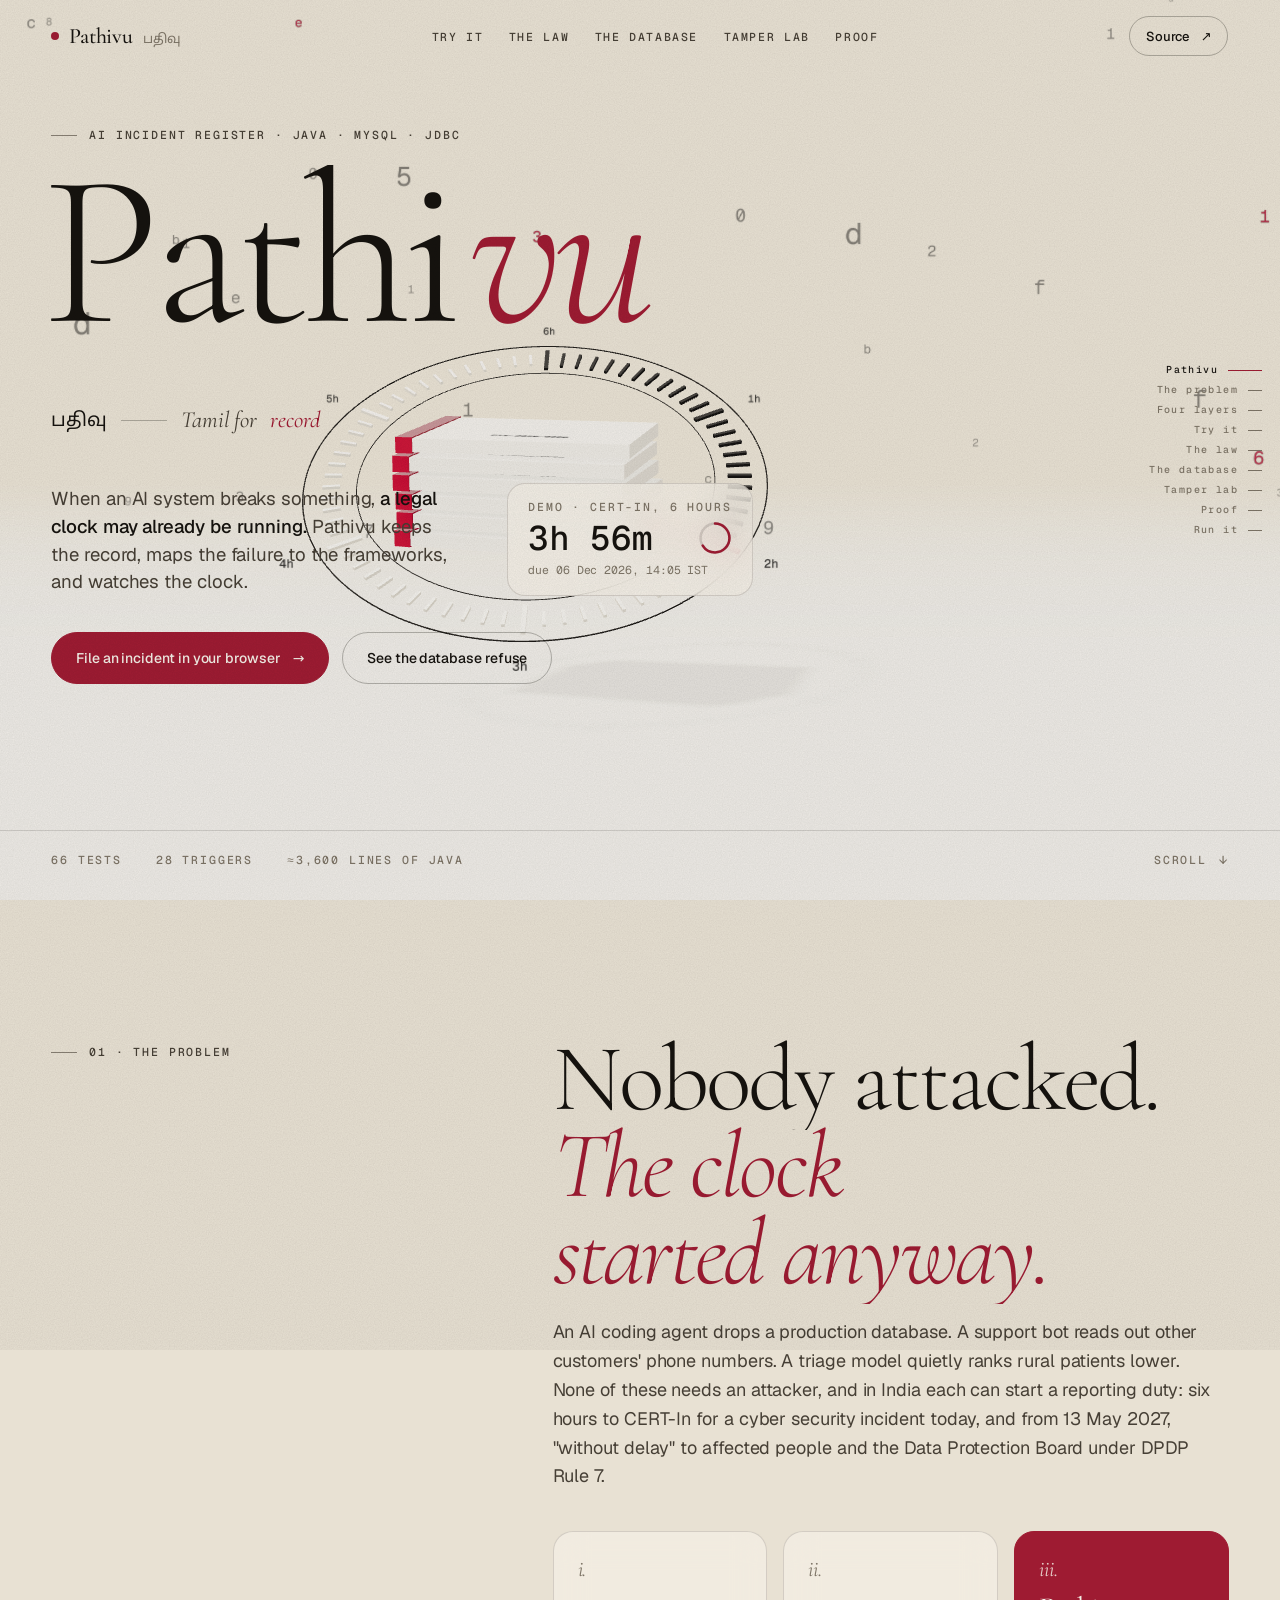
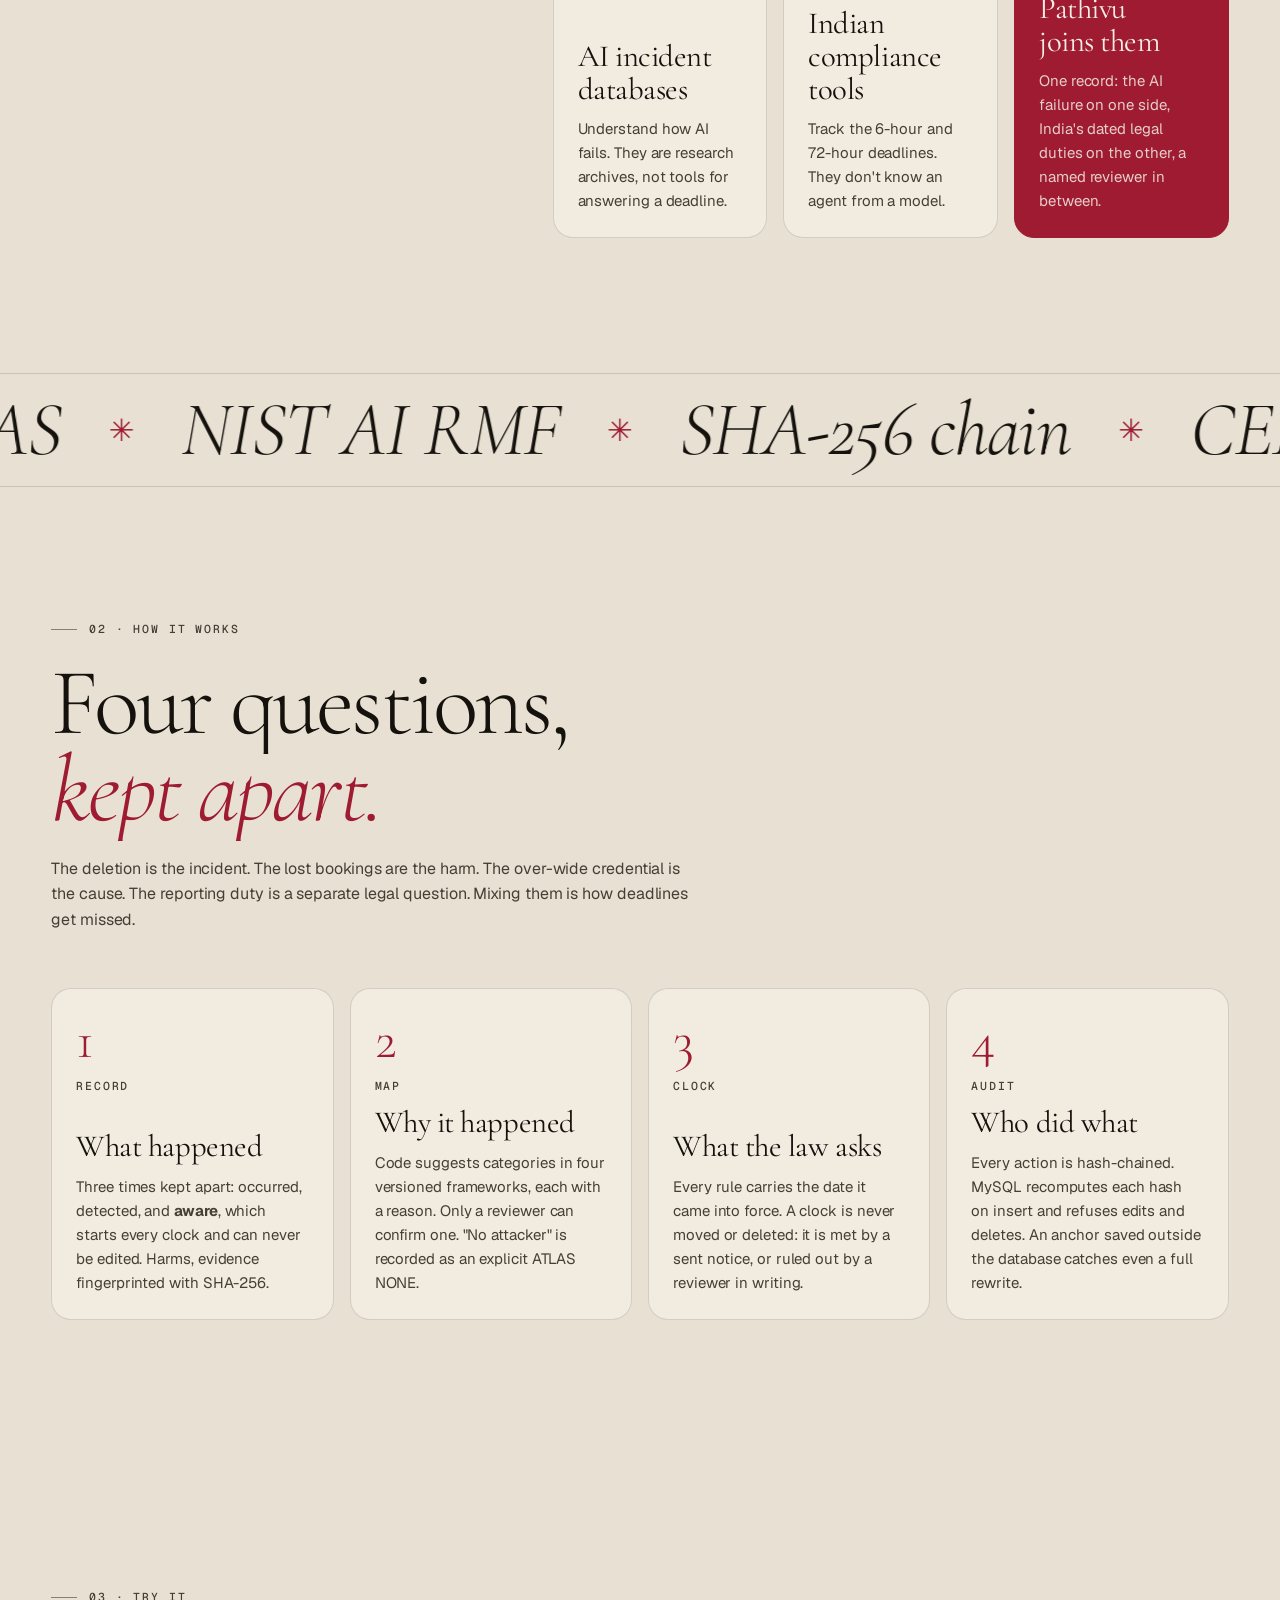
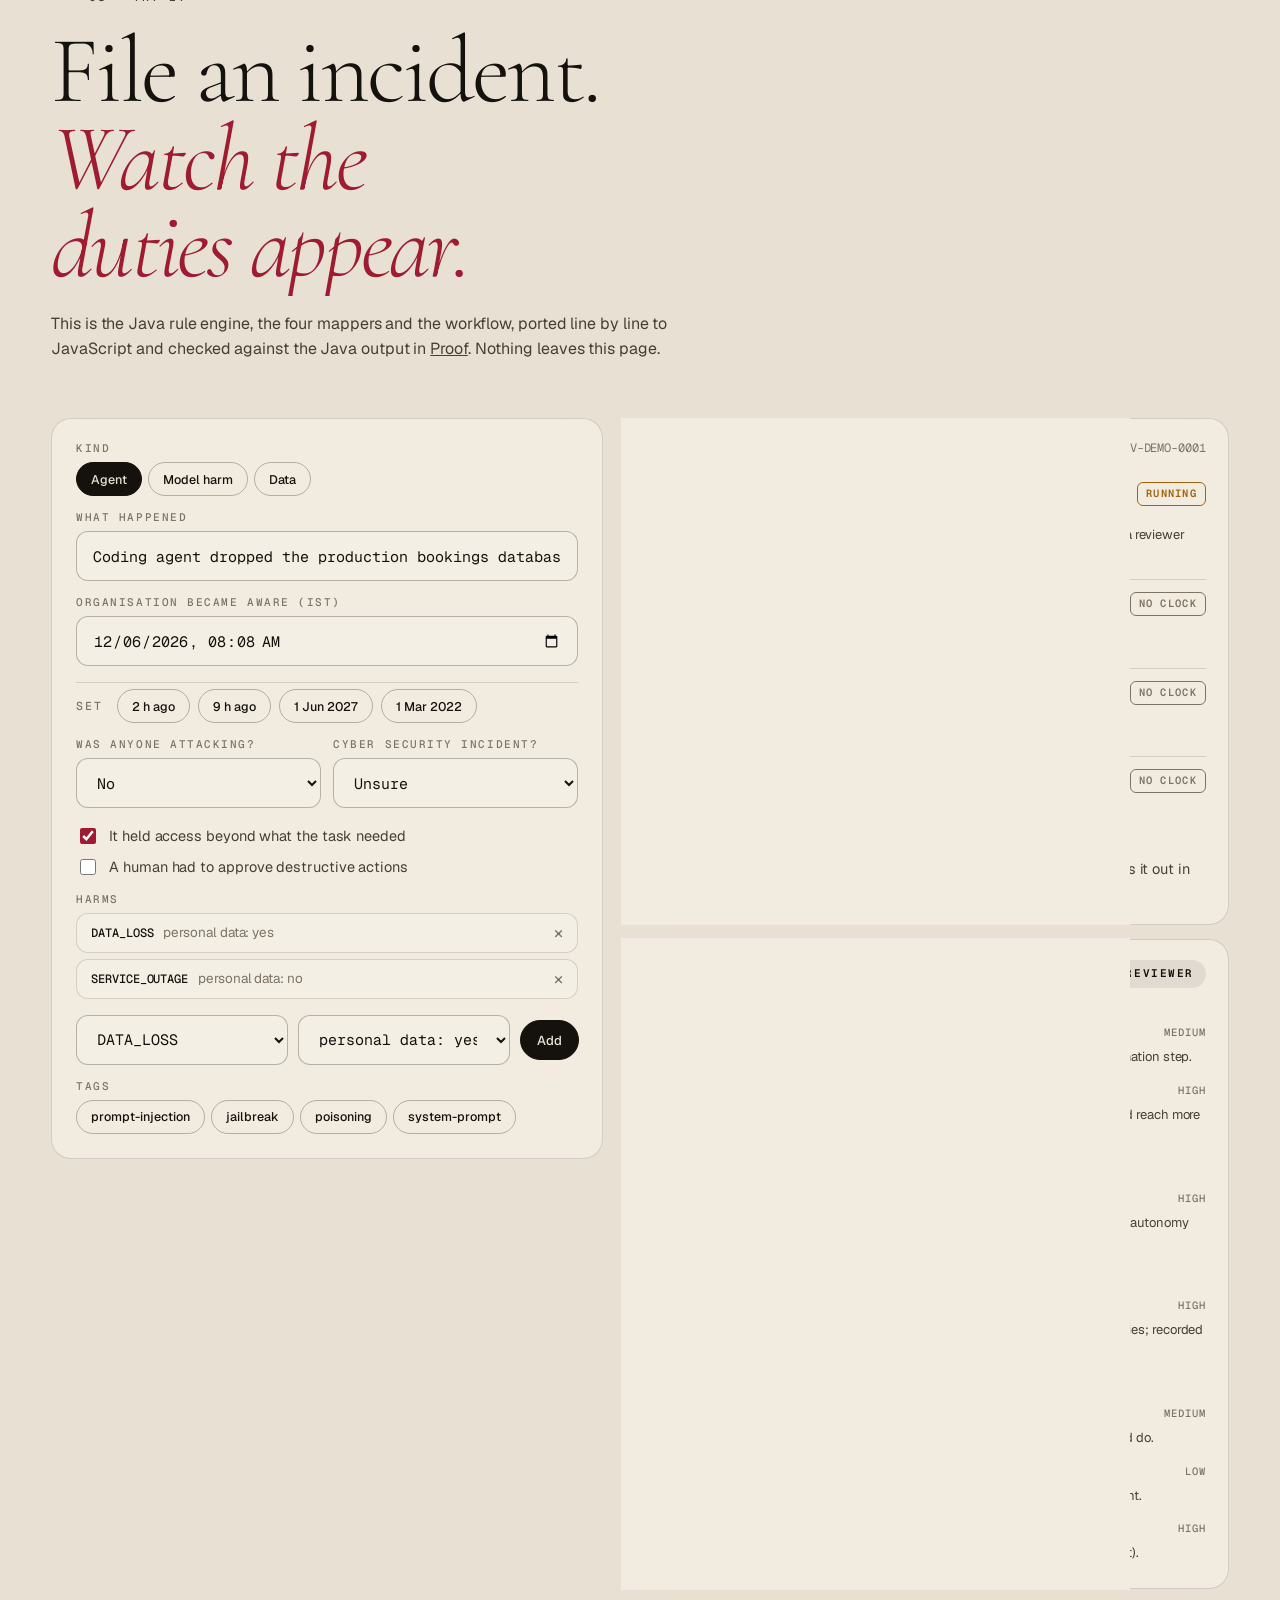
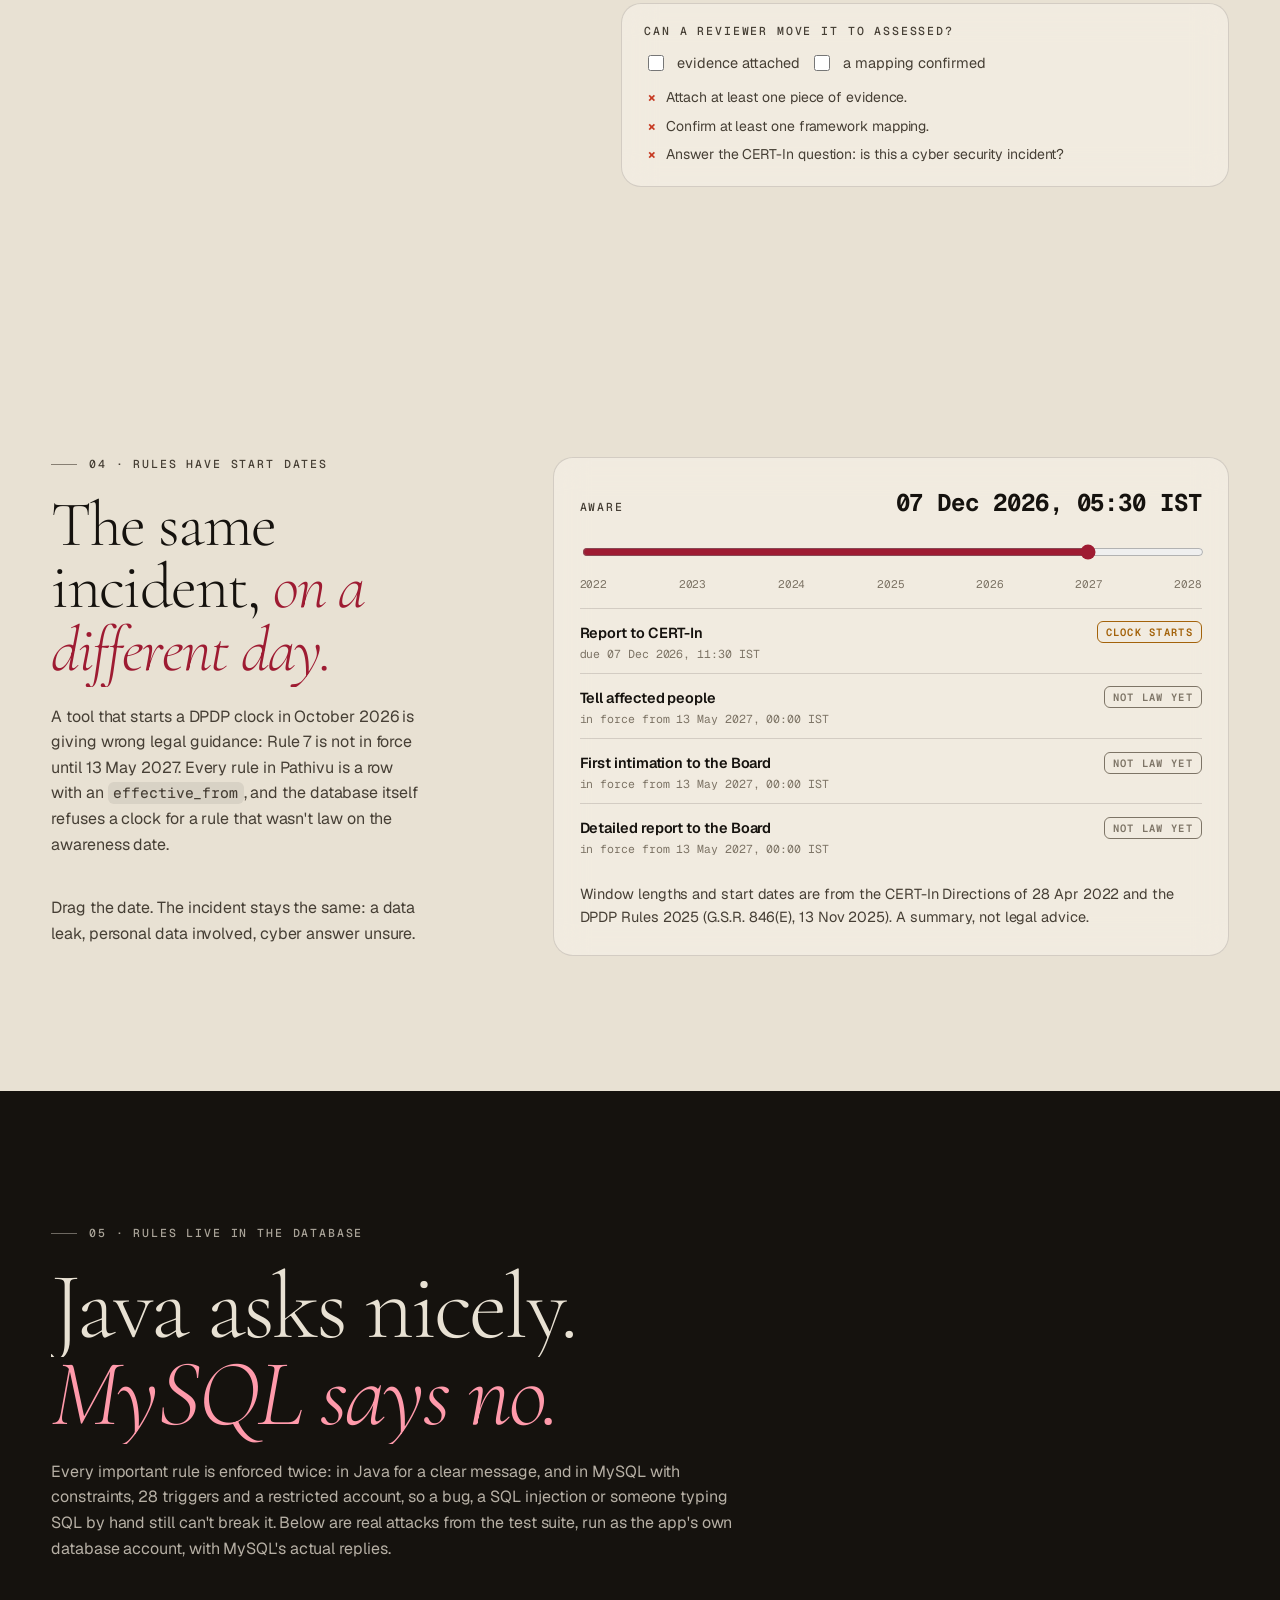
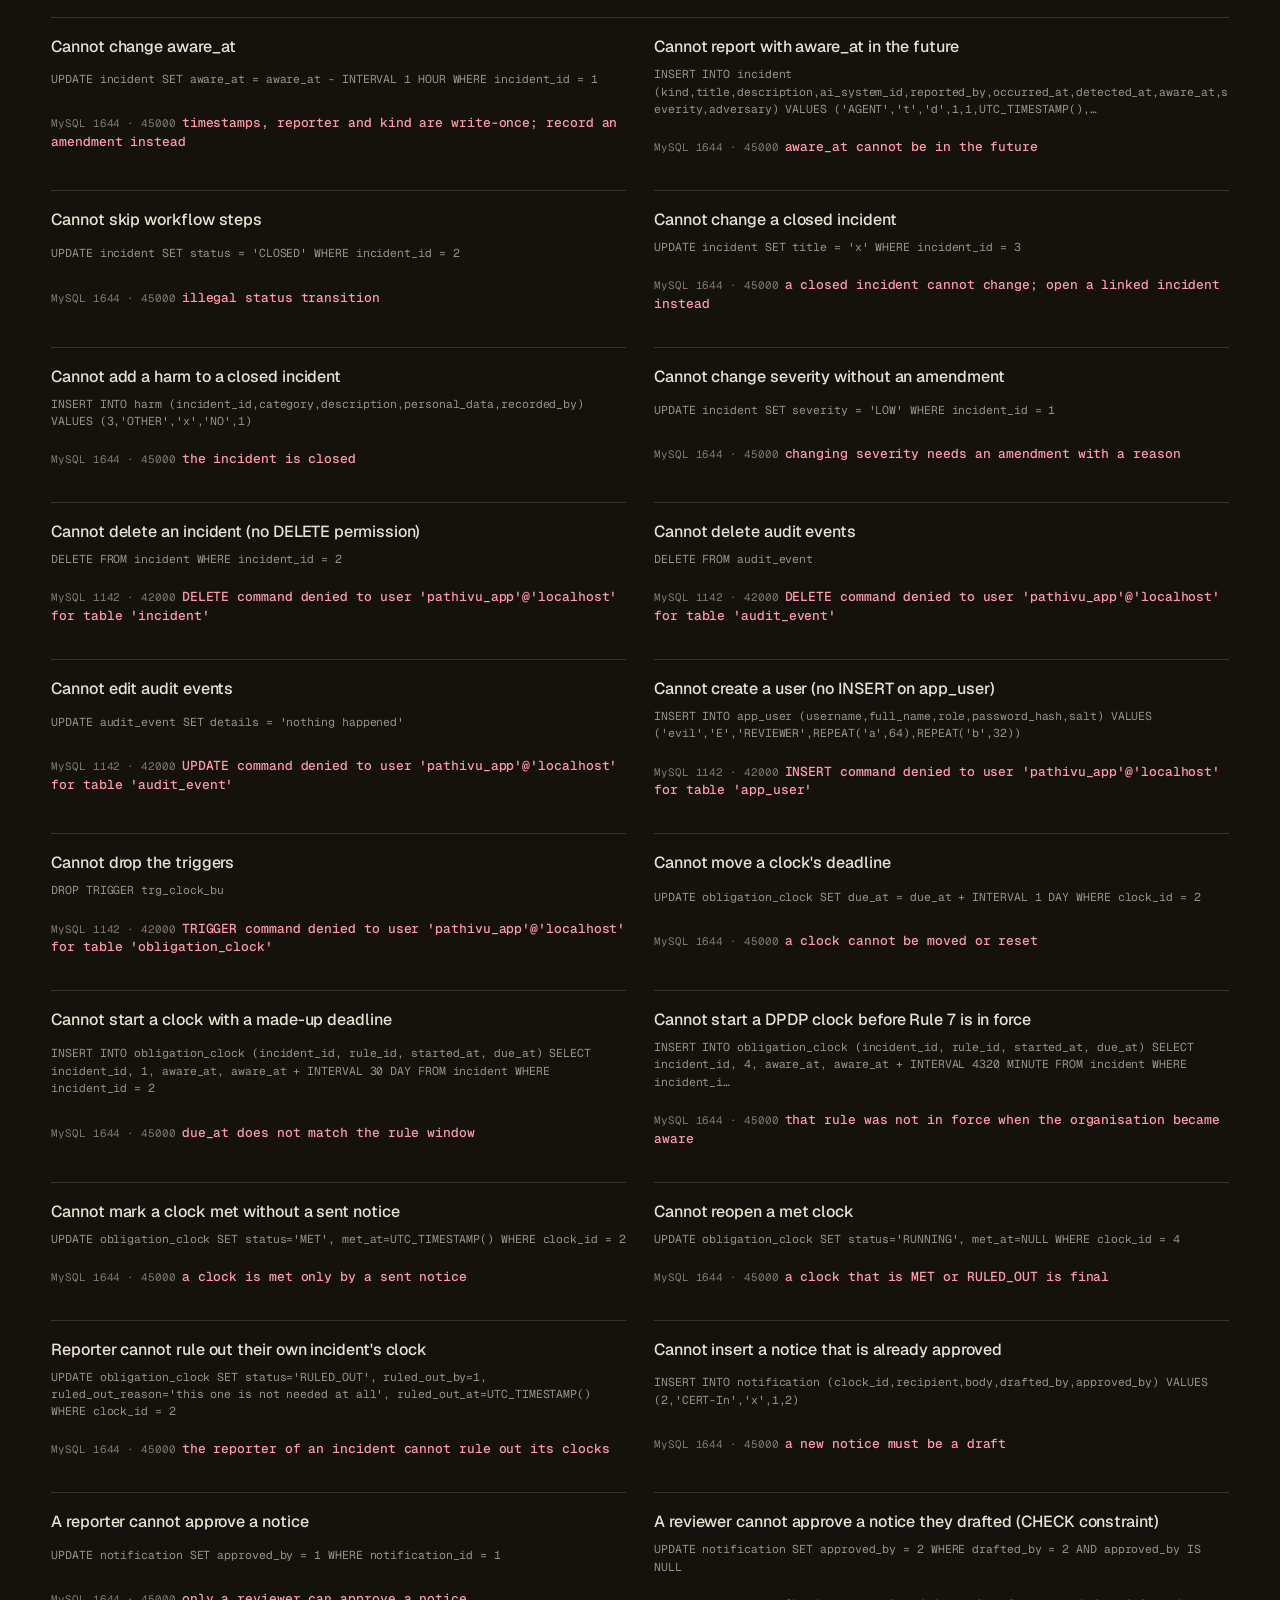
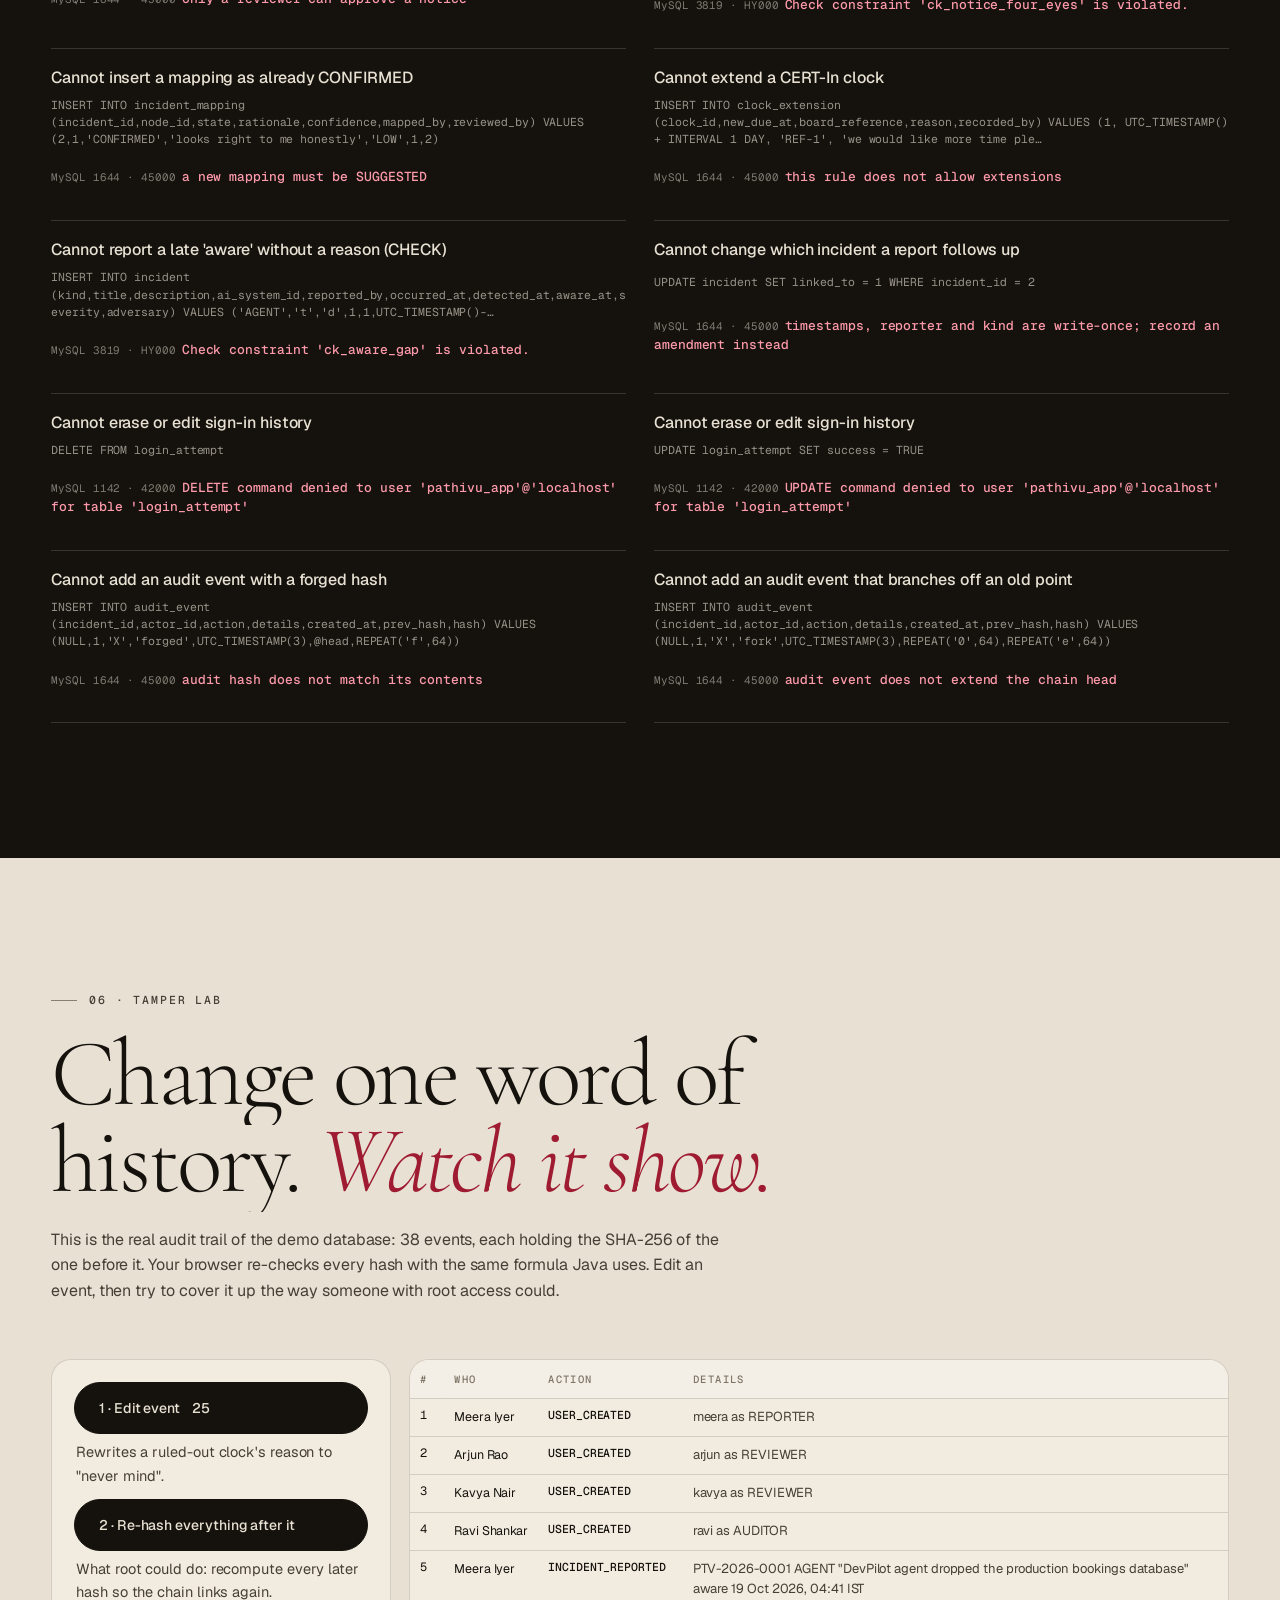
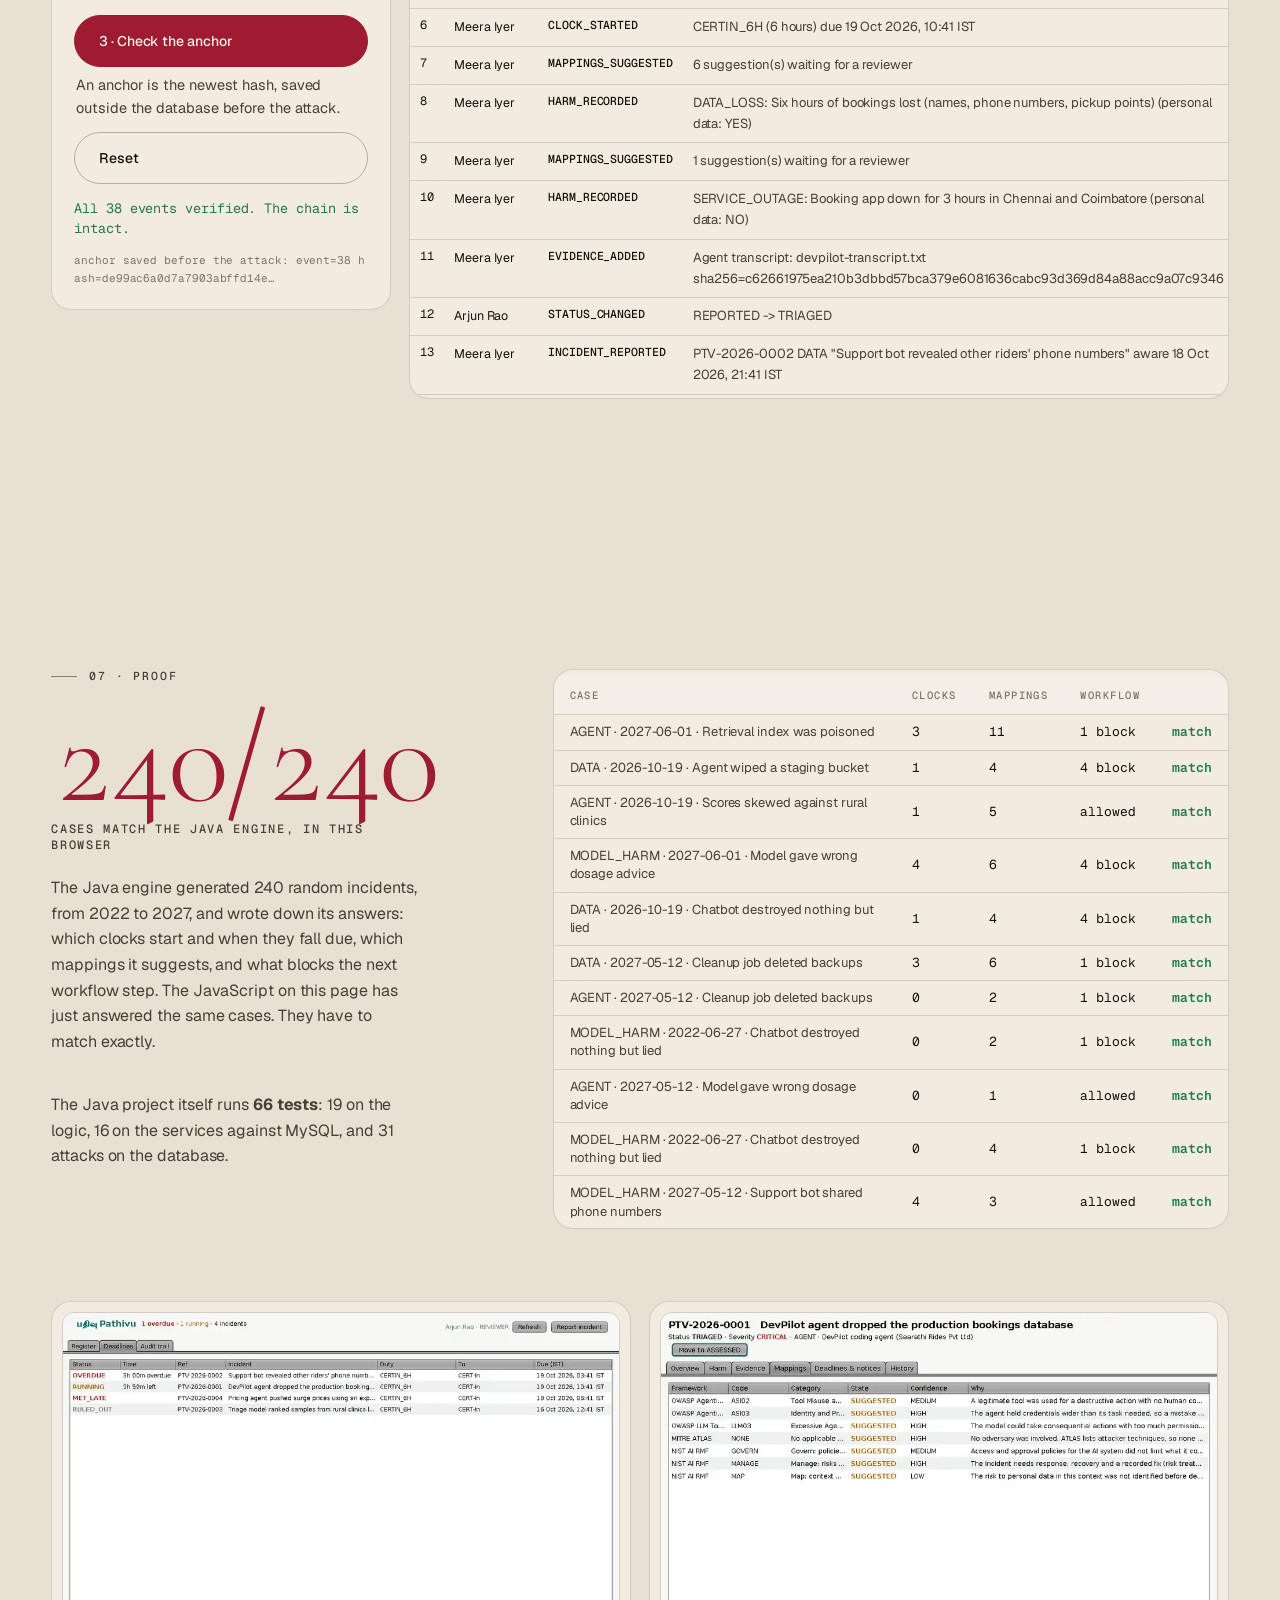
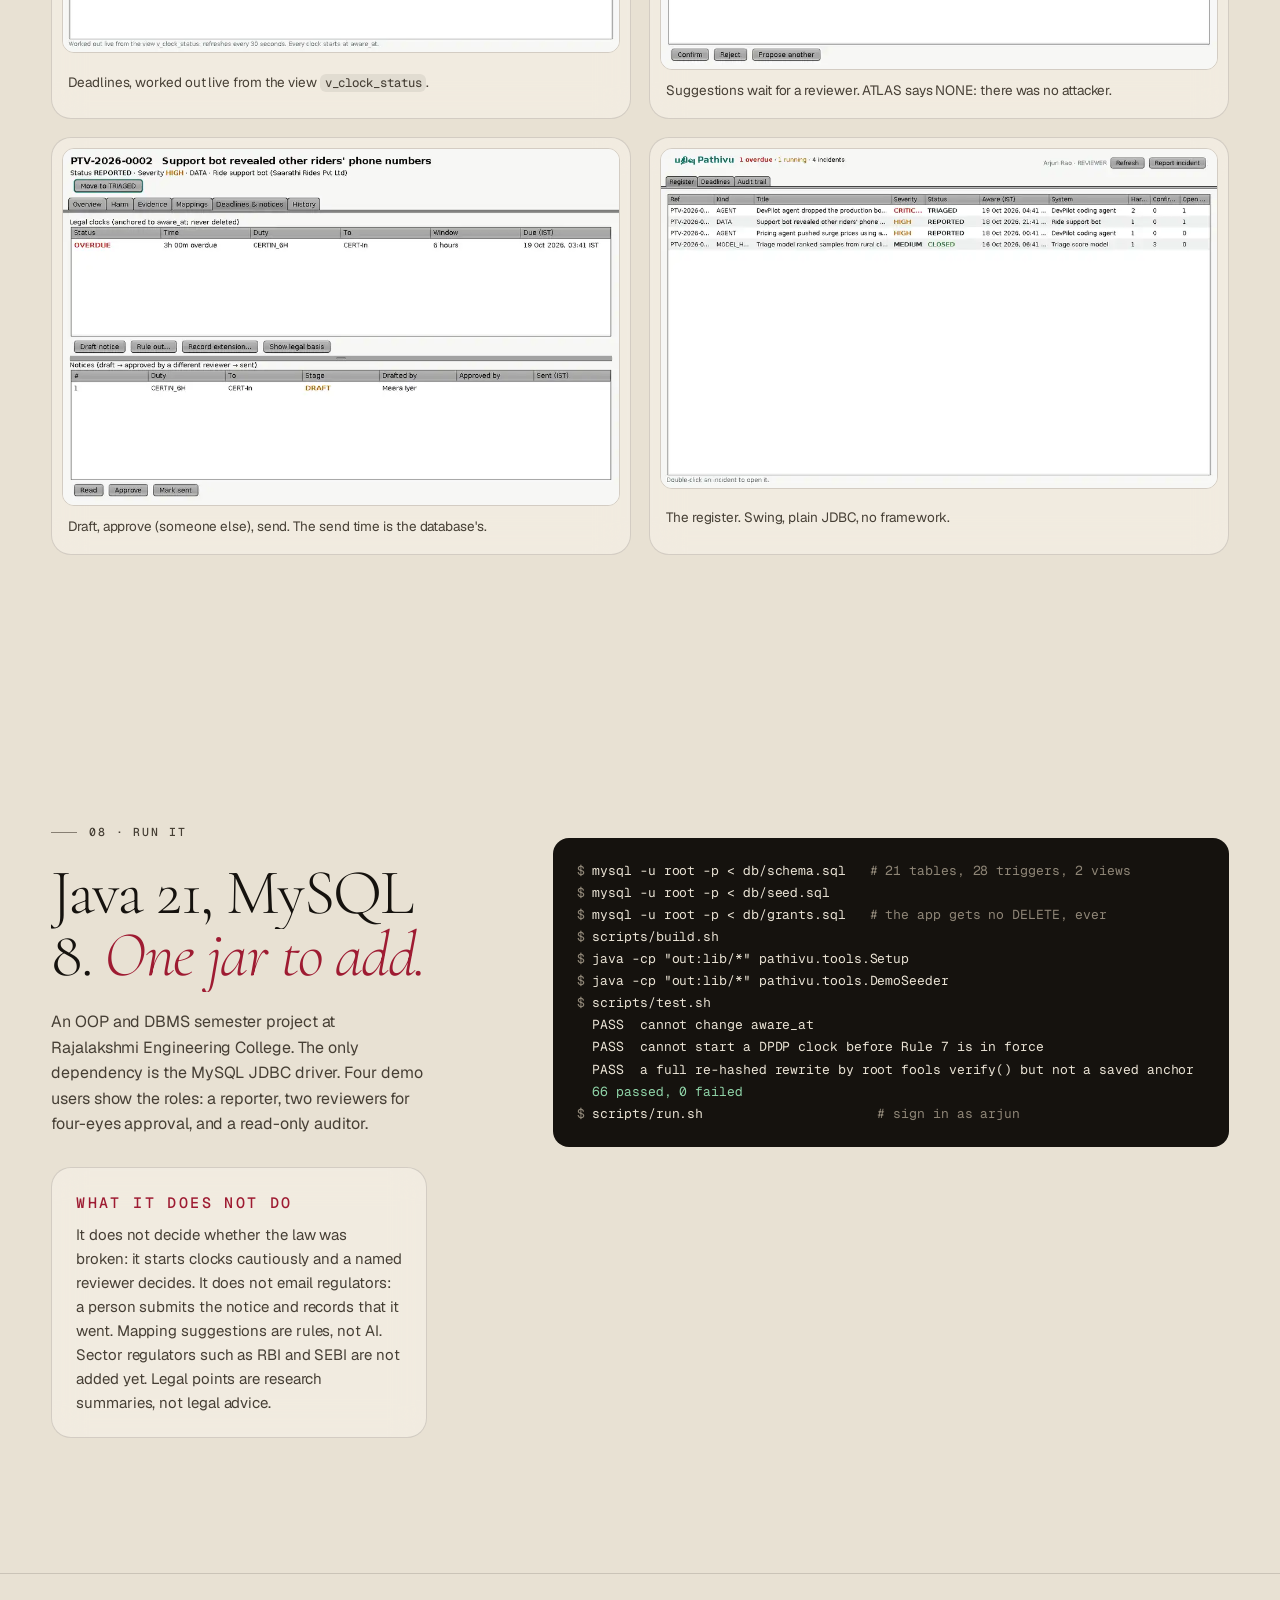
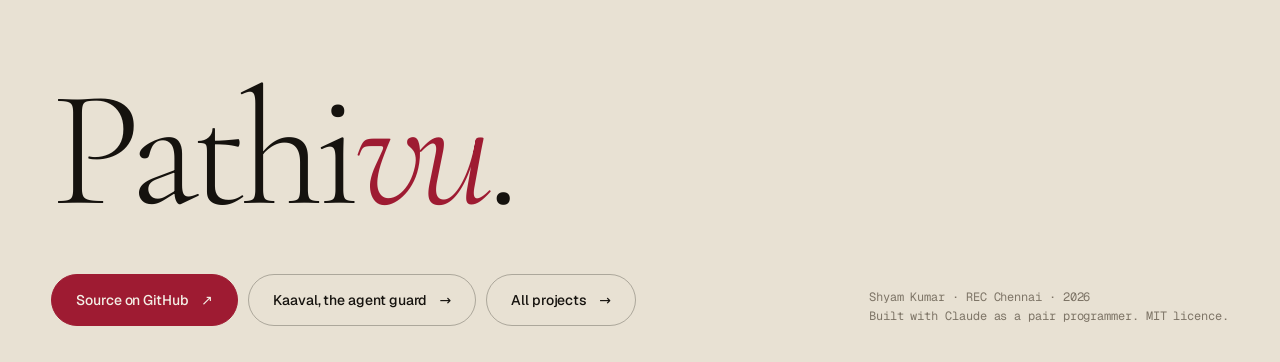
==== docs/index.html @ 7650c9c6 "docs: project website (rule engine in the browser, checked against Java on 240 cases)" ====
<!doctype html>
<html lang="en">
<head>
<meta charset="utf-8">
<meta name="viewport" content="width=device-width, initial-scale=1">
<title>Pathivu · the AI incident register that watches the legal clock</title>
<meta name="description" content="Pathivu (பதிவு, Tamil for record) is a Java and MySQL incident register for AI failures. It maps each incident to OWASP, MITRE ATLAS and NIST, and runs India's reporting deadlines from the moment the organisation became aware. Try the rule engine live in your browser.">
<meta name="theme-color" content="#e8e1d3">
<meta property="og:title" content="Pathivu · the AI incident register that watches the legal clock">
<meta property="og:description" content="When an AI system breaks something, a legal clock may already be running. Java, MySQL, 28 triggers, 66 tests. By Shyam Kumar.">
<meta property="og:image" content="https://shyamvasansathiskumar-ux.github.io/pathivu/og.jpg">
<meta property="og:url" content="https://shyamvasansathiskumar-ux.github.io/pathivu/">
<meta property="og:type" content="website">
<meta name="twitter:card" content="summary_large_image">
<link rel="canonical" href="https://shyamvasansathiskumar-ux.github.io/pathivu/">
<link rel="icon" href="data:image/svg+xml,%3Csvg xmlns='http://www.w3.org/2000/svg' viewBox='0 0 64 64'%3E%3Crect width='64' height='64' rx='14' fill='%23e8e1d3'/%3E%3Crect x='17' y='14' width='30' height='36' rx='4' fill='%239e1b32'/%3E%3Crect x='23' y='22' width='18' height='3' fill='%23f4efe6'/%3E%3Crect x='23' y='29' width='18' height='3' fill='%23f4efe6'/%3E%3Crect x='23' y='36' width='11' height='3' fill='%23f4efe6'/%3E%3C/svg%3E">
<link rel="preload" href="cormorant.woff2" as="font" type="font/woff2" crossorigin>
<link rel="preload" href="geist.woff2" as="font" type="font/woff2" crossorigin>
<link rel="stylesheet" href="base.css">
<link rel="stylesheet" href="site.css">
<script>document.documentElement.classList.add("js")</script>
<script type="importmap">{ "imports": { "three": "./three.module.min.js" } }</script>
</head>
<body>
<div class="loader" aria-hidden="true">
  <div class="who"><span class="label bare">Pathivu · பதிவு</span><span class="label bare">Shyam Kumar</span></div>
  <div class="n"><b>00</b><sup>%</sup></div>
</div>
<canvas id="world" aria-hidden="true"></canvas>
<ol class="rail" aria-label="Chapters"></ol>

<header class="nav">
  <div class="wrap">
    <a class="brand" href="#top"><span class="dot"></span>Pathivu <span class="tamil">பதிவு</span></a>
    <ul>
      <li><a href="#try">Try it</a></li>
      <li><a href="#law">The law</a></li>
      <li><a href="#refused">The database</a></li>
      <li><a href="#tamper">Tamper lab</a></li>
      <li><a href="#proof">Proof</a></li>
    </ul>
    <a class="btn sm ghost" href="https://github.com/shyamvasansathiskumar-ux/pathivu" target="_blank" rel="noopener">Source <span class="arr">↗</span></a>
  </div>
</header>

<main id="top">
  <!-- 00 · hero -->
  <section class="hero" id="hero" data-stage="0" data-chapter="Pathivu">
    <div class="wrap hero-in">
      <p class="label" data-intro>AI incident register · Java · MySQL · JDBC</p>
      <h1 class="display hero-title" data-intro-split>Pathi<em>vu</em></h1>
      <p class="hero-tamil" data-intro><span class="tamil">பதிவு</span> <span class="sep"></span> Tamil for <em>record</em></p>
      <div class="hero-foot">
        <p class="lede" data-intro>When an AI system breaks something, <strong>a legal clock may already be running.</strong> Pathivu keeps the record, maps the failure to the frameworks, and watches the clock.</p>
        <div class="hero-code card clockcard" data-intro aria-live="off">
          <span class="label bare">Demo · CERT-In, 6 hours</span>
          <b class="code" id="heroLeft">–h ––m</b>
          <svg class="ring" viewBox="0 0 40 40" aria-hidden="true"><circle cx="20" cy="20" r="17"/><circle class="arc" id="heroArc" cx="20" cy="20" r="17"/></svg>
          <span class="secs mono" id="heroDue">due –</span>
        </div>
      </div>
      <div class="hero-cta" data-intro>
        <a class="btn acc" href="#try">File an incident in your browser <span class="arr">→</span></a>
        <a class="btn ghost" href="#refused">See the database refuse</a>
      </div>
    </div>
    <div class="wrap hero-meta" data-intro>
      <span class="label bare">66 tests</span><span class="label bare">28 triggers</span><span class="label bare">≈3,600 lines of Java</span><span class="label bare scroll-cue">Scroll</span>
    </div>
  </section>

  <!-- 01 · problem -->
  <section id="problem" data-stage="1" data-chapter="The problem">
    <div class="wrap grid">
      <div class="col-l">
        <p class="label" data-scramble>01 · The problem</p>
      </div>
      <div class="col-r stack">
        <h2 class="h1" data-split>Nobody attacked. <em>The clock started anyway.</em></h2>
        <p class="body big" data-rise>An AI coding agent drops a production database. A support bot reads out other customers' phone numbers. A triage model quietly ranks rural patients lower. None of these needs an attacker, and in India each can start a reporting duty: six hours to CERT-In for a cyber security incident today, and from 13 May 2027, "without delay" to affected people and the Data Protection Board under DPDP Rule 7.</p>
        <div class="trio" data-stagger>
          <div class="card t"><span class="n">i.</span><h3 class="h3">AI incident databases</h3><p>Understand how AI fails. They are research archives, not tools for answering a deadline.</p></div>
          <div class="card t"><span class="n">ii.</span><h3 class="h3">Indian compliance tools</h3><p>Track the 6-hour and 72-hour deadlines. They don't know an agent from a model.</p></div>
          <div class="card t acc"><span class="n">iii.</span><h3 class="h3">Pathivu joins them</h3><p>One record: the AI failure on one side, India's dated legal duties on the other, a named reviewer in between.</p></div>
        </div>
      </div>
    </div>
  </section>

  <div class="marquee" aria-hidden="true"><div class="track" data-speed="44"><span>CERT-In · 6 hours</span><span>DPDP Rule 7 · 13 May 2027</span><span>OWASP Agentic 2026</span><span>OWASP LLM 2026</span><span>MITRE ATLAS</span><span>NIST AI RMF</span><span>SHA-256 chain</span></div></div>

  <!-- 02 · four layers -->
  <section id="layers" data-stage="2" data-chapter="Four layers">
    <div class="wrap">
      <div class="sec-head">
        <p class="label" data-scramble>02 · How it works</p>
        <h2 class="h1" data-split>Four questions, <em>kept apart.</em></h2>
        <p class="body" data-rise>The deletion is the incident. The lost bookings are the harm. The over-wide credential is the cause. The reporting duty is a separate legal question. Mixing them is how deadlines get missed.</p>
      </div>
      <div class="layers" data-stagger>
        <article class="card layer"><span class="num">1</span><span class="label bare">Record</span><h3 class="h3">What happened</h3><p>Three times kept apart: occurred, detected, and <b>aware</b>, which starts every clock and can never be edited. Harms, evidence fingerprinted with SHA-256.</p></article>
        <article class="card layer"><span class="num">2</span><span class="label bare">Map</span><h3 class="h3">Why it happened</h3><p>Code suggests categories in four versioned frameworks, each with a reason. Only a reviewer can confirm one. "No attacker" is recorded as an explicit ATLAS NONE.</p></article>
        <article class="card layer"><span class="num">3</span><span class="label bare">Clock</span><h3 class="h3">What the law asks</h3><p>Every rule carries the date it came into force. A clock is never moved or deleted: it is met by a sent notice, or ruled out by a reviewer in writing.</p></article>
        <article class="card layer"><span class="num">4</span><span class="label bare">Audit</span><h3 class="h3">Who did what</h3><p>Every action is hash-chained. MySQL recomputes each hash on insert and refuses edits and deletes. An anchor saved outside the database catches even a full rewrite.</p></article>
      </div>
    </div>
  </section>

  <!-- 03 · try it -->
  <section id="try" data-stage="3" data-chapter="Try it">
    <div class="wrap">
      <div class="sec-head">
        <p class="label" data-scramble>03 · Try it</p>
        <h2 class="h1" data-split>File an incident. <em>Watch the duties appear.</em></h2>
        <p class="body" data-rise>This is the Java rule engine, the four mappers and the workflow, ported line by line to JavaScript and checked against the Java output in <a href="#proof">Proof</a>. Nothing leaves this page.</p>
      </div>
      <div class="sim">
        <form class="tool card" id="simForm" data-rise autocomplete="off">
          <div class="field"><span>Kind</span>
            <div class="seg" id="kind" role="radiogroup">
              <button type="button" class="chip on" data-v="AGENT" role="radio" aria-checked="true">Agent</button>
              <button type="button" class="chip" data-v="MODEL_HARM" role="radio" aria-checked="false">Model harm</button>
              <button type="button" class="chip" data-v="DATA" role="radio" aria-checked="false">Data</button>
            </div>
          </div>
          <label class="field"><span>What happened</span><input class="input" id="title" value="Coding agent dropped the production bookings database"></label>
          <div class="field"><span>Organisation became aware (IST)</span>
            <input class="input" id="aware" type="datetime-local">
            <div class="presets"><span class="label bare">Set</span>
              <button type="button" class="chip" data-ago="120">2 h ago</button>
              <button type="button" class="chip" data-ago="540">9 h ago</button>
              <button type="button" class="chip" data-at="2027-06-01T10:00">1 Jun 2027</button>
              <button type="button" class="chip" data-at="2022-03-01T10:00">1 Mar 2022</button>
            </div>
          </div>
          <div class="two">
            <label class="field"><span>Was anyone attacking?</span><select class="input" id="adversary"><option value="NONE">No</option><option value="SUSPECTED">Suspected</option><option value="CONFIRMED">Confirmed</option></select></label>
            <label class="field"><span>Cyber security incident?</span><select class="input" id="cyber"><option value="UNSURE">Unsure</option><option value="YES">Yes</option><option value="NO">No</option></select></label>
          </div>
          <div class="kindbox" data-kind="AGENT">
            <label class="check"><input type="checkbox" id="cred" checked> It held access beyond what the task needed</label>
            <label class="check"><input type="checkbox" id="confirm"> A human had to approve destructive actions</label>
          </div>
          <div class="kindbox" data-kind="MODEL_HARM" hidden>
            <label class="field"><span>Output type</span><select class="input" id="output"><option>MISINFORMATION</option><option>BIASED_DECISION</option><option>HARMFUL_CONTENT</option><option>OTHER</option></select></label>
          </div>
          <div class="kindbox" data-kind="DATA" hidden>
            <label class="field"><span>Records affected</span><input class="input" id="records" type="number" min="0" value="37"></label>
          </div>
          <div class="field"><span>Harms</span>
            <ul class="harms" id="harms"></ul>
            <div class="row gap harm-add">
              <select class="input" id="hcat"><option>DATA_LOSS</option><option>DATA_EXPOSURE</option><option>SERVICE_OUTAGE</option><option>FINANCIAL</option><option>DISCRIMINATION</option><option>SAFETY</option><option>REPUTATION</option><option>OTHER</option></select>
              <select class="input" id="hpd" aria-label="Personal data involved?"><option value="YES">personal data: yes</option><option value="UNSURE">personal data: unsure</option><option value="NO">personal data: no</option></select>
              <button type="button" class="btn sm" id="addHarm">Add</button>
            </div>
          </div>
          <div class="field"><span>Tags</span>
            <div class="seg wrapchips" id="tags">
              <button type="button" class="chip" data-v="prompt-injection" aria-pressed="false">prompt-injection</button>
              <button type="button" class="chip" data-v="jailbreak" aria-pressed="false">jailbreak</button>
              <button type="button" class="chip" data-v="poisoning" aria-pressed="false">poisoning</button>
              <button type="button" class="chip" data-v="system-prompt" aria-pressed="false">system-prompt</button>
            </div>
          </div>
        </form>

        <div class="out" data-rise>
          <div class="card outcard">
            <div class="outhead"><span class="label bare">Legal clocks</span><span class="mono small" id="refcode">PTV-DEMO-0001</span></div>
            <ul class="clocks" id="clocks" aria-live="polite"></ul>
            <p class="fine">Unsure counts as yes: a clock keeps running until a named reviewer rules it out in writing.</p>
          </div>
          <div class="card outcard">
            <div class="outhead"><span class="label bare">Suggested mappings</span><span class="pill ask">needs a reviewer</span></div>
            <div class="maps" id="maps"></div>
          </div>
          <div class="card outcard">
            <div class="outhead"><span class="label bare">Can a reviewer move it to Assessed?</span></div>
            <div class="row gap toggles">
              <label class="check"><input type="checkbox" id="fEvidence"> evidence attached</label>
              <label class="check"><input type="checkbox" id="fConfirmed"> a mapping confirmed</label>
            </div>
            <ul class="blockers" id="blockers"></ul>
          </div>
        </div>
      </div>
    </div>
  </section>

  <!-- 04 · the law has dates -->
  <section id="law" data-stage="4" data-chapter="The law">
    <div class="wrap grid">
      <div class="col-l stack">
        <p class="label" data-scramble>04 · Rules have start dates</p>
        <h2 class="h2" data-split>The same incident, <em>on a different day.</em></h2>
        <p class="body" data-rise>A tool that starts a DPDP clock in October 2026 is giving wrong legal guidance: Rule 7 is not in force until 13 May 2027. Every rule in Pathivu is a row with an <code>effective_from</code>, and the database itself refuses a clock for a rule that wasn't law on the awareness date.</p>
        <p class="body" data-rise>Drag the date. The incident stays the same: a data leak, personal data involved, cyber answer unsure.</p>
      </div>
      <div class="col-r">
        <div class="tool card timecard" data-rise>
          <div class="when"><span class="label bare">Aware</span><b class="mono" id="tmWhen">–</b></div>
          <input type="range" id="tm" min="0" max="1000" value="600" aria-label="Awareness date">
          <div class="ticks mono"><span>2022</span><span>2023</span><span>2024</span><span>2025</span><span>2026</span><span>2027</span><span>2028</span></div>
          <ul class="tmrules" id="tmRules"></ul>
          <p class="fine">Window lengths and start dates are from the CERT-In Directions of 28 Apr 2022 and the DPDP Rules 2025 (G.S.R. 846(E), 13 Nov 2025). A summary, not legal advice.</p>
        </div>
      </div>
    </div>
  </section>

  <!-- 05 · refused -->
  <section id="refused" class="ink-band" data-stage="5" data-chapter="The database">
    <div class="wrap">
      <div class="sec-head">
        <p class="label" data-scramble>05 · Rules live in the database</p>
        <h2 class="h1" data-split>Java asks nicely. <em>MySQL says no.</em></h2>
        <p class="body" data-rise>Every important rule is enforced twice: in Java for a clear message, and in MySQL with constraints, 28 triggers and a restricted account, so a bug, a SQL injection or someone typing SQL by hand still can't break it. Below are real attacks from the test suite, run as the app's own database account, with MySQL's actual replies.</p>
      </div>
      <div class="refusals" id="refusals" data-rise></div>
    </div>
  </section>

  <!-- 06 · tamper lab -->
  <section id="tamper" data-stage="6" data-chapter="Tamper lab">
    <div class="wrap">
      <div class="sec-head">
        <p class="label" data-scramble>06 · Tamper lab</p>
        <h2 class="h1" data-split>Change one word of history. <em>Watch it show.</em></h2>
        <p class="body" data-rise>This is the real audit trail of the demo database: <span id="evCount">–</span> events, each holding the SHA-256 of the one before it. Your browser re-checks every hash with the same formula Java uses. Edit an event, then try to cover it up the way someone with root access could.</p>
      </div>
      <div class="lab">
        <div class="tool card labctl" data-rise>
          <ol class="steps">
            <li><button class="btn" id="tEdit">1 · Edit event <span id="tEditId">25</span></button><p class="fine">Rewrites a ruled-out clock's reason to "never mind".</p></li>
            <li><button class="btn" id="tRehash">2 · Re-hash everything after it</button><p class="fine">What root could do: recompute every later hash so the chain links again.</p></li>
            <li><button class="btn acc" id="tAnchor">3 · Check the anchor</button><p class="fine">An anchor is the newest hash, saved outside the database before the attack.</p></li>
            <li><button class="btn ghost" id="tReset">Reset</button></li>
          </ol>
          <p class="msg" id="tMsg" aria-live="polite">Chain not checked yet.</p>
          <div class="anchor mono" id="tAnchorText"></div>
        </div>
        <div class="chain card" data-rise>
          <table>
            <thead><tr><th>#</th><th>Who</th><th>Action</th><th>Details</th><th>Hash</th><th></th></tr></thead>
            <tbody id="chainRows"></tbody>
          </table>
        </div>
      </div>
    </div>
  </section>

  <!-- 07 · proof -->
  <section id="proof" data-stage="7" data-chapter="Proof">
    <div class="wrap grid">
      <div class="col-l stack">
        <p class="label" data-scramble>07 · Proof</p>
        <div class="tally"><b id="passed">–</b><span id="tallytext">cases checked in this browser</span></div>
        <p class="body" data-rise>The Java engine generated <span id="caseCount">240</span> random incidents, from 2022 to 2027, and wrote down its answers: which clocks start and when they fall due, which mappings it suggests, and what blocks the next workflow step. The JavaScript on this page has just answered the same cases. They have to match exactly.</p>
        <p class="body" data-rise>The Java project itself runs <b>66 tests</b>: 19 on the logic, 16 on the services against MySQL, and 31 attacks on the database.</p>
      </div>
      <div class="col-r">
        <div class="vectors card" data-rise>
          <table>
            <thead><tr><th>Case</th><th>Clocks</th><th>Mappings</th><th>Workflow</th><th></th></tr></thead>
            <tbody id="rows"></tbody>
          </table>
        </div>
      </div>
    </div>
    <div class="wrap shots" data-stagger>
      <figure class="card"><img src="shot-deadlines.webp" alt="Deadlines screen: one CERT-In clock overdue, one running with about four hours left, one met late, one ruled out" loading="lazy" width="960" height="585"><figcaption>Deadlines, worked out live from the view <code>v_clock_status</code>.</figcaption></figure>
      <figure class="card"><img src="shot-incident1-tab3.webp" alt="Mappings tab of an agent incident: seven suggestions across four frameworks, each with a reason" loading="lazy" width="960" height="615"><figcaption>Suggestions wait for a reviewer. ATLAS says NONE: there was no attacker.</figcaption></figure>
      <figure class="card"><img src="shot-incident2-tab4.webp" alt="Deadlines and notices tab: an overdue CERT-In clock and a draft notice waiting for approval" loading="lazy" width="960" height="615"><figcaption>Draft, approve (someone else), send. The send time is the database's.</figcaption></figure>
      <figure class="card"><img src="shot-register.webp" alt="The register: four demo incidents with severity and status" loading="lazy" width="960" height="585"><figcaption>The register. Swing, plain JDBC, no framework.</figcaption></figure>
    </div>
  </section>

  <!-- 08 · run it -->
  <section id="run" data-stage="8" data-chapter="Run it">
    <div class="wrap grid">
      <div class="col-l stack">
        <p class="label" data-scramble>08 · Run it</p>
        <h2 class="h2" data-split>Java 21, MySQL 8. <em>One jar to add.</em></h2>
        <p class="body" data-rise>An OOP and DBMS semester project at Rajalakshmi Engineering College. The only dependency is the MySQL JDBC driver. Four demo users show the roles: a reporter, two reviewers for four-eyes approval, and a read-only auditor.</p>
        <div class="limits card" data-rise>
          <p class="label bare">What it does not do</p>
          <p>It does not decide whether the law was broken: it starts clocks cautiously and a named reviewer decides. It does not email regulators: a person submits the notice and records that it went. Mapping suggestions are rules, not AI. Sector regulators such as RBI and SEBI are not added yet. Legal points are research summaries, not legal advice.</p>
        </div>
      </div>
      <div class="col-r">
<pre class="term" data-rise><span class="dim">$</span> mysql -u root -p &lt; db/schema.sql   <span class="dim"># 21 tables, 28 triggers, 2 views</span>
<span class="dim">$</span> mysql -u root -p &lt; db/seed.sql
<span class="dim">$</span> mysql -u root -p &lt; db/grants.sql   <span class="dim"># the app gets no DELETE, ever</span>
<span class="dim">$</span> scripts/build.sh
<span class="dim">$</span> java -cp "out:lib/*" pathivu.tools.Setup
<span class="dim">$</span> java -cp "out:lib/*" pathivu.tools.DemoSeeder
<span class="dim">$</span> scripts/test.sh
  PASS  cannot change aware_at
  PASS  cannot start a DPDP clock before Rule 7 is in force
  PASS  a full re-hashed rewrite by root fools verify() but not a saved anchor
  <span class="ok">66 passed, 0 failed</span>
<span class="dim">$</span> scripts/run.sh                      <span class="dim"># sign in as arjun</span></pre>
      </div>
    </div>
  </section>
</main>

<footer>
  <div class="wrap">
    <p class="big">Pathi<em>vu</em>.</p>
    <div class="row">
      <div class="links">
        <a class="btn acc" href="https://github.com/shyamvasansathiskumar-ux/pathivu" target="_blank" rel="noopener">Source on GitHub <span class="arr">↗</span></a>
        <a class="btn ghost" href="https://shyamvasansathiskumar-ux.github.io/kaaval/">Kaaval, the agent guard <span class="arr">→</span></a>
        <a class="btn ghost" href="https://shyamvasansathiskumar-ux.github.io/">All projects <span class="arr">→</span></a>
      </div>
      <small>Shyam Kumar · REC Chennai · 2026<br>Built with Claude as a pair programmer. MIT licence.</small>
    </div>
  </div>
</footer>

<script src="gsap.min.js"></script>
<script src="ScrollTrigger.min.js"></script>
<script src="SplitText.min.js"></script>
<script src="ScrambleTextPlugin.min.js"></script>
<script src="lenis.min.js"></script>
<script src="motion.js"></script>
<script src="pathivu-core.js"></script>
<script src="app.js"></script>
<script type="module" src="scene.js"></script>
</body>
</html>
---- docs/base.css ----
/* Shared base for Shyam Kumar's project sites. Each site sets its accent in site.css. */
@font-face { font-family: "Cormorant Garamond"; src: url(cormorant.woff2) format("woff2"); font-weight: 300 700; font-style: normal; font-display: swap; }
@font-face { font-family: "Cormorant Garamond"; src: url(cormorant-italic.woff2) format("woff2"); font-weight: 300 700; font-style: italic; font-display: swap; }
@font-face { font-family: "Geist"; src: url(geist.woff2) format("woff2"); font-weight: 100 900; font-display: swap; }
@font-face { font-family: "Geist Mono"; src: url(geist-mono.woff2) format("woff2"); font-weight: 100 900; font-display: swap; }
@font-face { font-family: "Noto Sans Tamil"; src: url(tamil.woff2) format("woff2"); font-weight: 100 900; font-display: swap; unicode-range: U+0B80-0BFF, U+200C-200D, U+25CC; }

:root {
  --bg: #e8e1d3;          /* sand */
  --bg-2: #ddd4c2;        /* deeper sand, for bands */
  --paper: #f4efe6;       /* card face */
  --ink: #15120e;         /* warm near-black */
  --ink-2: #463f35;
  --mute: #7d7466;
  --line: rgba(21, 18, 14, .14);
  --line-2: rgba(21, 18, 14, .28);
  --acc: #2a3cf2;         /* overridden per site */
  --acc-ink: #f4efe6;     /* text on accent */
  --ok: #1d7a4a;
  --bad: #c63a22;

  --serif: "Cormorant Garamond", "Iowan Old Style", Georgia, serif;
  --sans: "Geist", ui-sans-serif, system-ui, -apple-system, "Segoe UI", sans-serif;
  --mono: "Geist Mono", ui-monospace, "SFMono-Regular", Menlo, monospace;
  --tamil: "Noto Sans Tamil", "Tamil Sangam MN", "Latha", sans-serif;

  --gut: clamp(20px, 4vw, 56px);
  --max: 1440px;
  --r: 20px;
  --ease: cubic-bezier(.16, 1, .3, 1);
  color-scheme: light;
}

*, *::before, *::after { box-sizing: border-box; }
html { -webkit-text-size-adjust: 100%; overflow-x: clip; }
html.lenis, html.lenis body { height: auto; }
.lenis.lenis-smooth { scroll-behavior: auto !important; }
.lenis.lenis-stopped { overflow: hidden; }
body {
  margin: 0; background: var(--bg); color: var(--ink);
  font: 400 16px/1.6 var(--sans); letter-spacing: -.005em;
  -webkit-font-smoothing: antialiased; text-rendering: optimizeLegibility;
  overflow-x: clip;
}
img, svg, canvas { display: block; max-width: 100%; }
[hidden] { display: none !important; }
a { color: inherit; }
button, input, select, textarea { font: inherit; color: inherit; }
::selection { background: var(--acc); color: var(--acc-ink); }
:focus-visible { outline: 2px solid var(--acc); outline-offset: 3px; border-radius: 6px; }

/* paper grain over everything */
body::after {
  content: ""; position: fixed; inset: -50%; z-index: 60; pointer-events: none; opacity: .09; mix-blend-mode: multiply;
  background-image: url("data:image/svg+xml,%3Csvg xmlns='http://www.w3.org/2000/svg' width='220' height='220'%3E%3Cfilter id='n'%3E%3CfeTurbulence type='fractalNoise' baseFrequency='.85' numOctaves='3' stitchTiles='stitch'/%3E%3CfeColorMatrix values='0 0 0 0 0  0 0 0 0 0  0 0 0 0 0  0 0 0 .9 0'/%3E%3C/filter%3E%3Crect width='100%25' height='100%25' filter='url(%23n)'/%3E%3C/svg%3E");
}

/* ---------- the 3D world sits behind the page ---------- */
#world { position: fixed; inset: 0; width: 100vw; height: 100lvh; z-index: 0; pointer-events: none; }
main, .nav, footer { position: relative; z-index: 2; }

/* ---------- type ---------- */
.display { font: 300 clamp(64px, 12.5vw, 228px)/.86 var(--serif); letter-spacing: -.035em; margin: 0; }
.h1 { font: 300 clamp(48px, 7.4vw, 128px)/.92 var(--serif); letter-spacing: -.03em; margin: 0; text-wrap: balance; }
.h2 { font: 300 clamp(38px, 5vw, 84px)/.98 var(--serif); letter-spacing: -.025em; margin: 0; text-wrap: balance; }
.h3 { font: 400 clamp(26px, 2.4vw, 38px)/1.08 var(--serif); letter-spacing: -.015em; margin: 0; text-wrap: balance; }
em, .it { font-style: italic; }
.display em, .h1 em, .h2 em, .h3 em { color: var(--acc); font-weight: 300; }
.label { font: 500 11.5px/1.3 var(--mono); letter-spacing: .16em; text-transform: uppercase; color: var(--ink-2); display: inline-flex; align-items: center; gap: 12px; margin: 0; }
.label::before { content: ""; width: 26px; height: 1px; background: currentColor; opacity: .6; }
.label.bare::before { display: none; }
.lede { font: 400 clamp(18px, 1.45vw, 22px)/1.5 var(--sans); color: var(--ink-2); max-width: 36ch; margin: 0; text-wrap: pretty; }
.lede strong { color: var(--ink); font-weight: 500; }
.body { color: var(--ink-2); max-width: 62ch; margin: 0; text-wrap: pretty; }
.body + .body { margin-top: 1em; }
.tamil { font-family: var(--tamil); font-weight: 400; letter-spacing: 0; }
.mono { font-family: var(--mono); }
code { font: 450 .92em var(--mono); background: rgba(21, 18, 14, .07); padding: .1em .38em; border-radius: 6px; }
.split-line { overflow: clip; padding-bottom: .08em; margin-bottom: -.08em; }

/* ---------- layout ---------- */
.wrap { width: 100%; max-width: var(--max); margin: 0 auto; padding-inline: var(--gut); }
section { position: relative; padding-block: clamp(96px, 15vh, 190px); }
.grid { display: grid; grid-template-columns: repeat(12, minmax(0, 1fr)); column-gap: clamp(16px, 2vw, 32px); }
.grid > * { min-width: 0; }
.stack { display: flex; flex-direction: column; gap: 22px; }

/* ---------- nav ---------- */
.nav { position: fixed; top: 0; left: 0; right: 0; z-index: 40; transition: transform .6s var(--ease), background .4s; }
.nav .wrap { display: flex; align-items: center; justify-content: space-between; height: 72px; gap: 24px; }
.nav.scrolled { background: color-mix(in srgb, var(--bg) 72%, transparent); backdrop-filter: blur(14px) saturate(1.2); -webkit-backdrop-filter: blur(14px) saturate(1.2); border-bottom: 1px solid var(--line); }
.nav.hide { transform: translateY(-100%); }
.brand { display: flex; align-items: baseline; gap: 10px; text-decoration: none; font: 500 22px/1 var(--serif); letter-spacing: -.01em; }
.brand .tamil { font-size: 13px; color: var(--mute); }
.brand .dot { width: 8px; height: 8px; border-radius: 50%; background: var(--acc); align-self: center; }
.nav ul { display: flex; gap: clamp(14px, 2vw, 30px); list-style: none; margin: 0; padding: 0; }
.nav ul a { font: 500 11.5px/1 var(--mono); letter-spacing: .14em; text-transform: uppercase; text-decoration: none; color: var(--ink-2); position: relative; padding: 6px 0; }
.nav ul a::after { content: ""; position: absolute; left: 0; right: 0; bottom: 0; height: 1px; background: var(--ink); transform: scaleX(0); transform-origin: right; transition: transform .5s var(--ease); }
.nav ul a:hover { color: var(--ink); }
.nav ul a:hover::after { transform: scaleX(1); transform-origin: left; }
@media (max-width: 860px) { .nav ul { display: none; } }

/* ---------- buttons ---------- */
.btn { --b: var(--ink); --t: var(--bg); display: inline-flex; align-items: center; gap: 12px; height: 52px; padding: 0 24px; border-radius: 999px;
  background: var(--b); color: var(--t); border: 1px solid var(--b); text-decoration: none; cursor: pointer;
  font: 500 14px/1 var(--sans); letter-spacing: -.005em; position: relative; overflow: hidden; isolation: isolate; will-change: transform; }
.btn::before { content: ""; position: absolute; inset: 0; background: var(--acc); border-radius: inherit; transform: translateY(101%); transition: transform .55s var(--ease); z-index: -1; }
.btn:hover::before { transform: none; }
.btn:hover { color: var(--acc-ink); border-color: var(--acc); }
.btn.ghost { --b: transparent; --t: var(--ink); border-color: var(--line-2); }
.btn.acc { --b: var(--acc); --t: var(--acc-ink); }
.btn.acc::before { background: var(--ink); }
.btn.acc:hover { border-color: var(--ink); color: var(--bg); }
.btn .arr { transition: transform .5s var(--ease); }
.btn:hover .arr { transform: translateX(4px); }
.btn.sm { height: 40px; padding: 0 16px; font-size: 13px; }
.btn[disabled] { opacity: .45; cursor: not-allowed; }

/* ---------- surfaces ---------- */
.card { background: color-mix(in srgb, var(--paper) 74%, transparent); border: 1px solid var(--line); border-radius: var(--r);
  backdrop-filter: blur(16px) saturate(1.15); -webkit-backdrop-filter: blur(16px) saturate(1.15); }
.ink-band { background: var(--ink); color: var(--bg); }
.ink-band .label { color: rgba(232, 225, 211, .7); }
.ink-band .body, .ink-band .lede { color: rgba(232, 225, 211, .76); }
.term { background: var(--ink); color: #e9e2d4; border-radius: 16px; font: 400 13.5px/1.7 var(--mono); padding: 22px 24px; overflow-x: auto; white-space: pre; tab-size: 2; }
.term .dim { color: #8f8677; }
.term .acc { color: var(--acc-on-ink, #9aa6ff); }
.term .ok { color: #8fd3a7; }
.term .bad { color: #ff8a70; }
.pill { display: inline-flex; align-items: center; height: 28px; padding: 0 12px; border-radius: 999px; font: 600 11px/1 var(--mono); letter-spacing: .14em; text-transform: uppercase; }
.pill.ok { background: rgba(29, 122, 74, .12); color: var(--ok); }
.pill.bad { background: var(--bad); color: #fff4ee; }
.pill.ask { background: rgba(21, 18, 14, .08); color: var(--ink); }

/* ---------- preloader ---------- */
.loader { position: fixed; inset: 0; z-index: 100; background: var(--bg); display: grid; place-items: end start; padding: var(--gut); pointer-events: none; }
.loader .n { font: 300 clamp(96px, 22vw, 340px)/.8 var(--serif); letter-spacing: -.05em; font-variant-numeric: tabular-nums; }
.loader .n sup { font: 500 12px var(--mono); letter-spacing: .16em; vertical-align: top; margin-left: 10px; }
.loader .who { position: absolute; top: var(--gut); left: var(--gut); right: var(--gut); display: flex; justify-content: space-between; }
html:not(.js) .loader { display: none; }

/* ---------- side rail ---------- */
.rail { position: fixed; right: 18px; top: 50%; transform: translateY(-50%); z-index: 30; display: flex; flex-direction: column; gap: 10px; list-style: none; margin: 0; padding: 0; }
.rail a { display: flex; align-items: center; justify-content: flex-end; gap: 10px; text-decoration: none; font: 500 10px/1 var(--mono); letter-spacing: .14em; color: var(--mute); }
.rail a i { width: 14px; height: 1px; background: currentColor; transition: width .5s var(--ease); }
.rail a span { opacity: 0; transform: translateX(6px); transition: .4s var(--ease); }
.rail a.on { color: var(--ink); }
.rail a.on i { width: 34px; background: var(--acc); }
.rail a.on span, .rail a:hover span { opacity: 1; transform: none; }
@media (max-width: 1100px) { .rail { display: none; } }

/* ---------- marquee ---------- */
.marquee { overflow: hidden; border-block: 1px solid var(--line); padding-block: 18px; white-space: nowrap; position: relative; z-index: 2; }
.marquee .track { display: inline-flex; gap: 48px; will-change: transform; }
.marquee span { font: 300 italic clamp(40px, 6vw, 96px)/1 var(--serif); letter-spacing: -.02em; display: inline-flex; align-items: center; gap: 48px; }
.marquee span::after { content: "✳"; font: 400 .4em var(--sans); color: var(--acc); font-style: normal; }

/* ---------- cursor ---------- */
.cursor { position: fixed; left: 0; top: 0; z-index: 90; pointer-events: none; width: 10px; height: 10px; margin: -5px 0 0 -5px; border-radius: 50%; background: var(--ink);
  transition: width .35s var(--ease), height .35s var(--ease), margin .35s var(--ease), background .35s; mix-blend-mode: multiply; opacity: 0; }
.cursor.on { opacity: 1; }
.cursor.hot { width: 54px; height: 54px; margin: -27px 0 0 -27px; background: color-mix(in srgb, var(--acc) 30%, transparent); }
@media (hover: none), (pointer: coarse) { .cursor { display: none; } }

/* ---------- forms ---------- */
.field { display: flex; flex-direction: column; gap: 8px; }
.field > span { font: 500 11px/1 var(--mono); letter-spacing: .14em; text-transform: uppercase; color: var(--mute); }
.input { height: 50px; padding: 0 16px; border-radius: 12px; border: 1px solid var(--line-2); background: rgba(244, 239, 230, .7); font: 400 15px var(--mono); width: 100%; min-width: 0; }
textarea.input { height: auto; padding: 14px 16px; line-height: 1.5; resize: vertical; }
.input:focus { outline: none; border-color: var(--acc); box-shadow: 0 0 0 4px color-mix(in srgb, var(--acc) 18%, transparent); }

/* ---------- footer ---------- */
footer { padding: clamp(80px, 12vh, 140px) 0 36px; border-top: 1px solid var(--line); background: var(--bg); }
footer .big { font: 300 clamp(56px, 13vw, 220px)/.82 var(--serif); letter-spacing: -.045em; margin: 0 0 56px; }
footer .big em { color: var(--acc); }
footer .row { display: flex; flex-wrap: wrap; justify-content: space-between; gap: 24px; align-items: end; }
footer .row a { text-decoration: none; }
footer .links { display: flex; flex-wrap: wrap; gap: 10px; }
footer small { font: 400 12px/1.6 var(--mono); color: var(--mute); }

/* ---------- reduced motion ---------- */
@media (prefers-reduced-motion: reduce) {
  *, *::before, *::after { animation-duration: .001ms !important; transition-duration: .001ms !important; }
  .cursor { display: none; }
}

/* ======== shared page kit ======== */
.col-l { grid-column: 1 / span 4; }
.col-r { grid-column: 6 / span 7; }
@media (max-width: 960px) { .col-l, .col-r { grid-column: 1 / -1; } .col-l + .col-r { margin-top: 40px; } }


/* ---------- hero ---------- */
.hero { min-height: 100svh; display: flex; flex-direction: column; justify-content: space-between; padding: 128px 0 32px; }
.hero-in { display: flex; flex-direction: column; gap: 0; }
.hero-title { margin: 22px 0 0 -0.04em; font-size: clamp(96px, 17vw, 300px); line-height: .8; padding-bottom: .12em; }
.hero-title em { padding-right: .06em; }
.hero-tamil { display: flex; align-items: center; gap: 14px; margin: clamp(26px, 3.4vw, 54px) 0 0; font: 400 italic clamp(20px, 1.8vw, 28px)/1 var(--serif); color: var(--ink-2); }
.hero-tamil .tamil { font-style: normal; font-size: .82em; color: var(--ink); }
.hero-tamil .sep { width: 46px; height: 1px; background: var(--line-2); }
.hero-tamil em { color: var(--acc); }
.hero-foot { display: flex; flex-wrap: wrap; align-items: end; gap: 28px 48px; margin-top: clamp(28px, 4vw, 52px); }
.hero-code { display: grid; grid-template-columns: auto auto; grid-template-rows: auto auto; align-items: center; column-gap: 18px; row-gap: 6px; padding: 16px 20px; border-radius: 18px; }
.hero-code .label { grid-column: 1 / -1; color: var(--mute); }
.hero-code .code { font: 500 34px/1 var(--mono); letter-spacing: .02em; font-variant-numeric: tabular-nums; }
.hero-code .ring { width: 34px; height: 34px; transform: rotate(-90deg); grid-row: 2; grid-column: 2; justify-self: end; }
.hero-code .secs { display: none; }
.ring circle, .dial circle { fill: none; stroke: var(--line); stroke-width: 3; }
.ring .arc, .dial .arc { stroke: var(--acc); stroke-linecap: round; stroke-dasharray: 106.8; transition: stroke-dashoffset 1s linear; }
.hero-cta { display: flex; flex-wrap: wrap; gap: 12px; margin-top: 36px; }
.hero-meta { display: flex; flex-wrap: wrap; gap: 10px 34px; padding-top: 22px; border-top: 1px solid var(--line); margin-top: 56px; }
.hero-meta .label { color: var(--mute); }
.scroll-cue { margin-left: auto; }
.scroll-cue::after { content: "↓"; font-family: var(--sans); animation: bob 1.8s var(--ease) infinite; display: inline-block; }
@keyframes bob { 50% { transform: translateY(4px); } }
@media (min-width: 961px) { .hero .lede { max-width: 34ch; } }


/* ---------- how (pinned horizontal) ---------- */
.how { padding-bottom: 0; }
.how-head { display: grid; gap: 22px; margin-bottom: 56px; }
.how-head .body { max-width: 48ch; }
.hscroll { overflow: hidden; padding-bottom: clamp(96px, 15vh, 190px); }
.cards { display: flex; gap: 20px; padding-inline: var(--gut); width: max-content; }
.step { width: min(440px, 84vw); min-height: 470px; padding: 26px; display: flex; flex-direction: column; gap: 20px; }
.step header { display: flex; justify-content: space-between; align-items: center; }
.step .num { font: 300 64px/.8 var(--serif); color: transparent; -webkit-text-stroke: 1px var(--ink); }
.step .live { background: rgba(21, 18, 14, .045); border-radius: 14px; padding: 18px; display: flex; flex-direction: column; gap: 12px; min-height: 150px; justify-content: center; }
.kv { display: flex; justify-content: space-between; gap: 12px; align-items: baseline; border-bottom: 1px dashed var(--line); padding-bottom: 8px; }
.kv:last-of-type { border: 0; }
.kv span { font: 500 11px var(--mono); letter-spacing: .12em; text-transform: uppercase; color: var(--mute); }
.kv b { font-size: 20px; font-weight: 500; font-variant-numeric: tabular-nums; }
.hl { color: var(--acc); }
.bar { height: 4px; background: var(--line); border-radius: 4px; overflow: hidden; }
.bar i { display: block; height: 100%; width: 0; background: var(--acc); transition: width 1s linear; }
.bytes { display: grid; grid-template-columns: repeat(5, 1fr); gap: 6px; font: 500 15px var(--mono); }
.bytes span { text-align: center; padding: 6px 0; border-radius: 6px; background: rgba(244, 239, 230, .8); transition: background .3s, color .3s; }
.bytes span.cut { background: var(--acc); color: var(--acc-ink); }
.bytes span.off { outline: 2px solid var(--acc); outline-offset: -2px; }
.fine { margin: auto 0 0; font-size: 14.5px; color: var(--ink-2); }
.step.final { background: var(--ink); color: var(--bg); border-color: var(--ink); }
.step.final .num { -webkit-text-stroke-color: var(--bg); }
.step.final .label { color: rgba(232, 225, 211, .7); }
.step.final .live { background: rgba(232, 225, 211, .06); }
.step.final .fine { color: rgba(232, 225, 211, .72); }
.bigcode { font-size: clamp(44px, 4.6vw, 64px); letter-spacing: .02em; color: var(--acc-on-ink); text-align: center; font-weight: 500; }
.how.no-pin .hscroll { overflow-x: auto; scroll-snap-type: x mandatory; }
.how.no-pin .step { scroll-snap-align: start; }


/* ---------- tools ---------- */
.tool { padding: clamp(20px, 2.4vw, 32px); display: flex; flex-direction: column; gap: 20px; }
.msg { margin: 0; font: 400 13.5px/1.5 var(--mono); color: var(--ink-2); min-height: 1.5em; }
.msg.ok { color: var(--ok); }
.msg.bad { color: var(--bad); }
.now { display: flex; justify-content: space-between; align-items: center; gap: 20px; padding: 22px; border-radius: 16px; background: var(--ink); color: var(--bg); }
.now .label { color: rgba(232, 225, 211, .6); }
.code-xl { display: block; font-size: clamp(46px, 5.6vw, 76px); line-height: 1.05; letter-spacing: .02em; color: var(--acc-on-ink); font-weight: 500; font-variant-numeric: tabular-nums; }
.next { font-size: 13px; color: rgba(232, 225, 211, .55); }
.dial { position: relative; width: 74px; height: 74px; flex: none; }
.dial svg { width: 100%; height: 100%; transform: rotate(-90deg); }
.dial circle { stroke: rgba(232, 225, 211, .16); }
.dial .arc { stroke: var(--acc-on-ink); stroke-dasharray: 169.6; }
.dial b { position: absolute; inset: 0; display: grid; place-items: center; font-size: 18px; font-weight: 500; }
.row { display: flex; gap: 10px; align-items: center; }
.row.gap { flex-wrap: wrap; }
.row .input { flex: 1; }
.verify { display: flex; flex-direction: column; gap: 10px; }
.presets { display: flex; flex-wrap: wrap; align-items: center; gap: 8px; padding-top: 6px; border-top: 1px solid var(--line); }
.presets .label { color: var(--mute); margin-right: 6px; }
.chip { height: 34px; padding: 0 14px; border-radius: 999px; border: 1px solid var(--line-2); background: transparent; cursor: pointer; font: 500 12.5px var(--sans); transition: background .3s, color .3s, border-color .3s; }
.chip:hover { background: var(--ink); color: var(--bg); border-color: var(--ink); }
.warn { font-size: 14px; padding-left: 14px; border-left: 2px solid var(--acc); }
---- docs/site.css ----
/* Pathivu: sand + wax-seal crimson, the colour of a register's stamp. */
:root { --acc: #9e1b32; --acc-ink: #f4efe6; --acc-on-ink: #ff9aab; --warn: #a3620a; }

.small { font-size: 12px; color: var(--mute); }
.sec-head { display: grid; gap: 22px; margin-bottom: 56px; max-width: 980px; }
.sec-head .h1 { max-width: 16ch; }
.sec-head .body { max-width: 62ch; }
.body.big { font-size: clamp(18px, 1.4vw, 21px); max-width: 56ch; }
.ink-band .h1 em { color: var(--acc-on-ink); }

/* ---------- hero ---------- */
.hero-title em { padding-right: .06em; }
.hero-tamil { display: flex; align-items: center; gap: 14px; margin: clamp(26px, 3.4vw, 54px) 0 0; font: 400 italic clamp(20px, 1.8vw, 28px)/1 var(--serif); color: var(--ink-2); }
.hero-tamil .tamil { font-style: normal; font-size: .82em; color: var(--ink); }
.hero-tamil .sep { width: 46px; height: 1px; background: var(--line-2); }
.hero-tamil em { color: var(--acc); }
.hero-code { display: grid; grid-template-columns: auto auto; align-items: center; column-gap: 18px; row-gap: 6px; padding: 16px 20px; border-radius: 18px; }
.hero-code .label { grid-column: 1 / -1; color: var(--mute); }
.hero-code .code { font: 500 34px/1 var(--mono); letter-spacing: .02em; font-variant-numeric: tabular-nums; }
.hero-code .ring { width: 34px; height: 34px; transform: rotate(-90deg); justify-self: end; }
.hero-code .secs { grid-column: 1 / -1; display: block; font-size: 11.5px; color: var(--mute); }

/* ---------- problem ---------- */
.trio { display: grid; grid-template-columns: repeat(3, 1fr); gap: 16px; margin-top: 18px; }
.trio .t { padding: 24px; display: flex; flex-direction: column; gap: 10px; min-height: 230px; }
.trio .t .n { font: 400 italic 22px var(--serif); color: var(--mute); }
.trio .t h3 { margin-top: auto; }
.trio .t p { margin: 0; color: var(--ink-2); font-size: 15px; }
.trio .t.acc { background: var(--acc); color: var(--acc-ink); border-color: var(--acc); }
.trio .t.acc p, .trio .t.acc .n { color: rgba(244, 239, 230, .84); }
@media (max-width: 760px) { .trio { grid-template-columns: 1fr; } .trio .t { min-height: 0; } }

/* ---------- layers ---------- */
.layers { display: grid; grid-template-columns: repeat(4, minmax(0, 1fr)); gap: 16px; }
.layer { padding: 24px; display: flex; flex-direction: column; gap: 12px; min-height: 300px; }
.layer .num { font: 300 54px/1 var(--serif); color: var(--acc); }
.layer h3 { margin-top: auto; }
.layer p { margin: 0; color: var(--ink-2); font-size: 15px; }
@media (max-width: 1000px) { .layers { grid-template-columns: repeat(2, minmax(0, 1fr)); } }
@media (max-width: 600px) { .layers { grid-template-columns: 1fr; } .layer { min-height: 0; } }

/* ---------- simulator ---------- */
.sim { display: grid; grid-template-columns: minmax(0, 1fr) minmax(0, 1.1fr); gap: 18px; align-items: start; }
.sim .tool { display: grid; gap: 16px; padding: 24px; }
.two { display: grid; grid-template-columns: 1fr 1fr; gap: 12px; }
.seg { display: flex; flex-wrap: wrap; gap: 6px; }
.chip.on, .chip[aria-pressed="true"] { background: var(--ink); color: var(--bg); border-color: var(--ink); }
.check { display: flex; gap: 10px; align-items: center; font-size: 14.5px; color: var(--ink-2); cursor: pointer; }
.check input { accent-color: var(--acc); width: 16px; height: 16px; }
.kindbox { display: grid; gap: 8px; }
.harms { list-style: none; padding: 0; margin: 0 0 8px; display: grid; gap: 6px; }
.harms li { display: flex; gap: 10px; align-items: center; padding: 8px 10px 8px 14px; border: 1px solid var(--line); border-radius: 12px; background: rgba(244, 239, 230, .7); font-size: 13.5px; }
.harms li b { font: 500 12px var(--mono); }
.harms li span { color: var(--mute); flex: 1; }
.harms li button { border: 0; background: none; cursor: pointer; font-size: 18px; line-height: 1; color: var(--mute); padding: 0 4px; }
.harms li button:hover { color: var(--bad); }
.harms .none { color: var(--mute); font-size: 13.5px; background: none; border-style: dashed; }
.harm-add { flex-wrap: wrap; }
.harm-add .input { flex: 1 1 140px; min-width: 0; }
.presets { margin-top: 8px; }

.out { display: grid; gap: 14px; }
.outcard { padding: 20px 22px; display: grid; gap: 12px; }
.outhead { display: flex; justify-content: space-between; align-items: center; gap: 12px; }
.clocks { list-style: none; padding: 0; margin: 0; display: grid; }
.clocks li { display: grid; grid-template-columns: minmax(0, 1fr) auto; gap: 2px 14px; padding: 12px 0; border-top: 1px solid var(--line); }
.clocks li:first-child { border-top: 0; }
.clocks .who { font-weight: 600; font-size: 15px; }
.clocks .rule { font: 400 11.5px var(--mono); color: var(--mute); letter-spacing: .02em; }
.clocks .due { font: 500 13px var(--mono); text-align: right; font-variant-numeric: tabular-nums; }
.clocks .why { grid-column: 1 / -1; font-size: 13px; color: var(--ink-2); }
.clocks li.off .who, .clocks li.off .due { color: var(--mute); }
.st { font: 600 10.5px var(--mono); letter-spacing: .12em; text-transform: uppercase; padding: 3px 8px; border-radius: 6px; border: 1px solid currentColor; }
.st.run { color: var(--warn); }
.st.over { color: var(--bad); }
.st.off { color: var(--mute); }
.maps { display: grid; gap: 14px; }
.fw { display: grid; gap: 6px; }
.fw > .label { color: var(--mute); }
.map { display: grid; grid-template-columns: auto minmax(0, 1fr) auto; gap: 4px 12px; align-items: baseline; }
.map code { font-size: 12px; background: var(--ink); color: var(--bg); padding: 3px 7px; border-radius: 6px; white-space: nowrap; }
.map .nm { font-weight: 600; font-size: 14px; }
.map .cf { font: 500 10.5px var(--mono); letter-spacing: .1em; color: var(--mute); }
.map .rs { grid-column: 2 / -1; font-size: 13px; color: var(--ink-2); margin: 0 0 4px; }
.blockers { list-style: none; padding: 0; margin: 0; display: grid; gap: 6px; }
.blockers li { padding-left: 22px; position: relative; font-size: 14px; color: var(--ink-2); }
.blockers li::before { content: "×"; position: absolute; left: 4px; color: var(--bad); font-weight: 700; }
.blockers li.yes::before { content: "✓"; color: var(--ok); }
.toggles { flex-wrap: wrap; }
@media (max-width: 1000px) { .sim { grid-template-columns: 1fr; } }
@media (max-width: 520px) { .two { grid-template-columns: 1fr; } }

/* ---------- time machine ---------- */
.timecard { padding: 26px; display: grid; gap: 14px; }
.when { display: flex; justify-content: space-between; align-items: baseline; gap: 12px; }
.when b { font-size: clamp(18px, 2vw, 24px); }
input[type="range"] { width: 100%; accent-color: var(--acc); height: 28px; }
.ticks { display: flex; justify-content: space-between; font-size: 11px; color: var(--mute); margin-top: -6px; }
.tmrules { list-style: none; padding: 0; margin: 0; display: grid; }
.tmrules li { display: grid; grid-template-columns: minmax(0, 1fr) auto; gap: 2px 12px; padding: 12px 0; border-top: 1px solid var(--line); align-items: center; }
.tmrules .who { font-weight: 600; font-size: 14.5px; }
.tmrules .rule { grid-column: 1 / -1; font: 400 11.5px var(--mono); color: var(--mute); }

/* ---------- refusals ---------- */
.refusals { display: grid; grid-template-columns: repeat(2, minmax(0, 1fr)); gap: 0 28px; border-top: 1px solid rgba(232, 225, 211, .16); }
.refusal { padding: 18px 0 20px; border-bottom: 1px solid rgba(232, 225, 211, .16); display: grid; gap: 8px; min-width: 0; }
.refusal h3 { margin: 0; font: 500 16px var(--sans); color: var(--bg); }
.refusal pre { margin: 0; font: 400 11.5px/1.5 var(--mono); color: rgba(232, 225, 211, .62); white-space: pre-wrap; word-break: break-word; }
.refusal .reply { font: 500 13px/1.45 var(--mono); color: var(--acc-on-ink); }
.refusal .reply small { color: rgba(232, 225, 211, .5); font-weight: 400; margin-right: 6px; }
@media (max-width: 860px) { .refusals { grid-template-columns: 1fr; } }

/* ---------- tamper lab ---------- */
.lab { display: grid; grid-template-columns: minmax(0, 340px) minmax(0, 1fr); gap: 18px; align-items: start; }
.labctl { padding: 22px; display: grid; gap: 14px; position: sticky; top: 96px; }
.steps { list-style: none; margin: 0; padding: 0; display: grid; gap: 12px; }
.steps .btn { width: 100%; justify-content: flex-start; }
.steps .fine { margin: 6px 2px 0; }
.anchor { font-size: 11px; color: var(--mute); word-break: break-all; }
.chain { max-height: 640px; overflow: auto; }
.chain table { width: 100%; border-collapse: collapse; font-size: 13px; }
.chain th { position: sticky; top: 0; background: var(--paper); text-align: left; font: 500 10.5px var(--mono); letter-spacing: .14em; text-transform: uppercase; color: var(--mute); padding: 12px 14px; border-bottom: 1px solid var(--line); z-index: 1; }
.chain td { padding: 8px 14px; border-bottom: 1px solid var(--line); vertical-align: top; }
.chain td:nth-child(1), .chain td:nth-child(5) { font: 400 12px var(--mono); white-space: nowrap; }
.chain td:nth-child(3) { font: 500 11.5px var(--mono); white-space: nowrap; }
.chain td:nth-child(4) { color: var(--ink-2); min-width: 160px; }
.chain td:nth-child(2) { white-space: nowrap; font-size: 12.5px; }
.chain td:nth-child(6) { width: 28px; text-align: center; }
.chain th, .chain td { padding-left: 10px; padding-right: 10px; }
.chain tr.bad td { background: rgba(198, 58, 34, .08); }
.chain tr.bad td:nth-child(4) { color: var(--bad); font-weight: 600; }
.chain tr.rehashed td:nth-child(5) { color: var(--warn); }
.chain .p { color: var(--ok); font-weight: 600; }
.chain .f { color: var(--bad); font-weight: 600; }
@media (max-width: 900px) { .lab { grid-template-columns: 1fr; } .labctl { position: static; } }

/* ---------- proof ---------- */
.tally { display: flex; flex-direction: column; gap: 6px; }
.tally b { font: 300 clamp(80px, 10vw, 160px)/.85 var(--serif); letter-spacing: -.04em; color: var(--acc); font-variant-numeric: tabular-nums; }
.tally span { font: 500 12px var(--mono); letter-spacing: .14em; text-transform: uppercase; color: var(--ink-2); }
.vectors { max-height: 560px; overflow: auto; padding: 6px 0; }
.vectors table { width: 100%; border-collapse: collapse; font: 400 13px/1.4 var(--mono); font-variant-numeric: tabular-nums; }
.vectors th { position: sticky; top: 0; background: var(--paper); text-align: left; font: 500 10.5px var(--mono); letter-spacing: .14em; text-transform: uppercase; color: var(--mute); padding: 12px 16px; border-bottom: 1px solid var(--line); }
.vectors td { padding: 8px 16px; border-bottom: 1px solid var(--line); white-space: nowrap; }
.vectors td:first-child { white-space: normal; color: var(--ink-2); font-family: var(--sans); font-size: 13px; min-width: 180px; }
.vectors .p { color: var(--ok); font-weight: 600; }
.vectors .f { color: var(--bad); font-weight: 600; }
.shots { display: grid; grid-template-columns: repeat(2, minmax(0, 1fr)); gap: 18px; margin-top: 72px; }
.shots figure { margin: 0; padding: 10px; display: grid; gap: 10px; }
.shots img { width: 100%; height: auto; border-radius: 12px; border: 1px solid var(--line); }
.shots figcaption { font-size: 13.5px; color: var(--ink-2); padding: 0 6px 6px; }
@media (max-width: 760px) { .shots { grid-template-columns: 1fr; } }

/* ---------- run ---------- */
.limits { padding: 22px 24px; margin-top: 8px; }
.limits p { margin: 0; color: var(--ink-2); font-size: 15px; }
.limits .label { color: var(--acc); margin-bottom: 10px; }
.term { font-size: 13px; }
@media (max-width: 600px) { .term { font-size: 11.5px; padding: 18px; } }
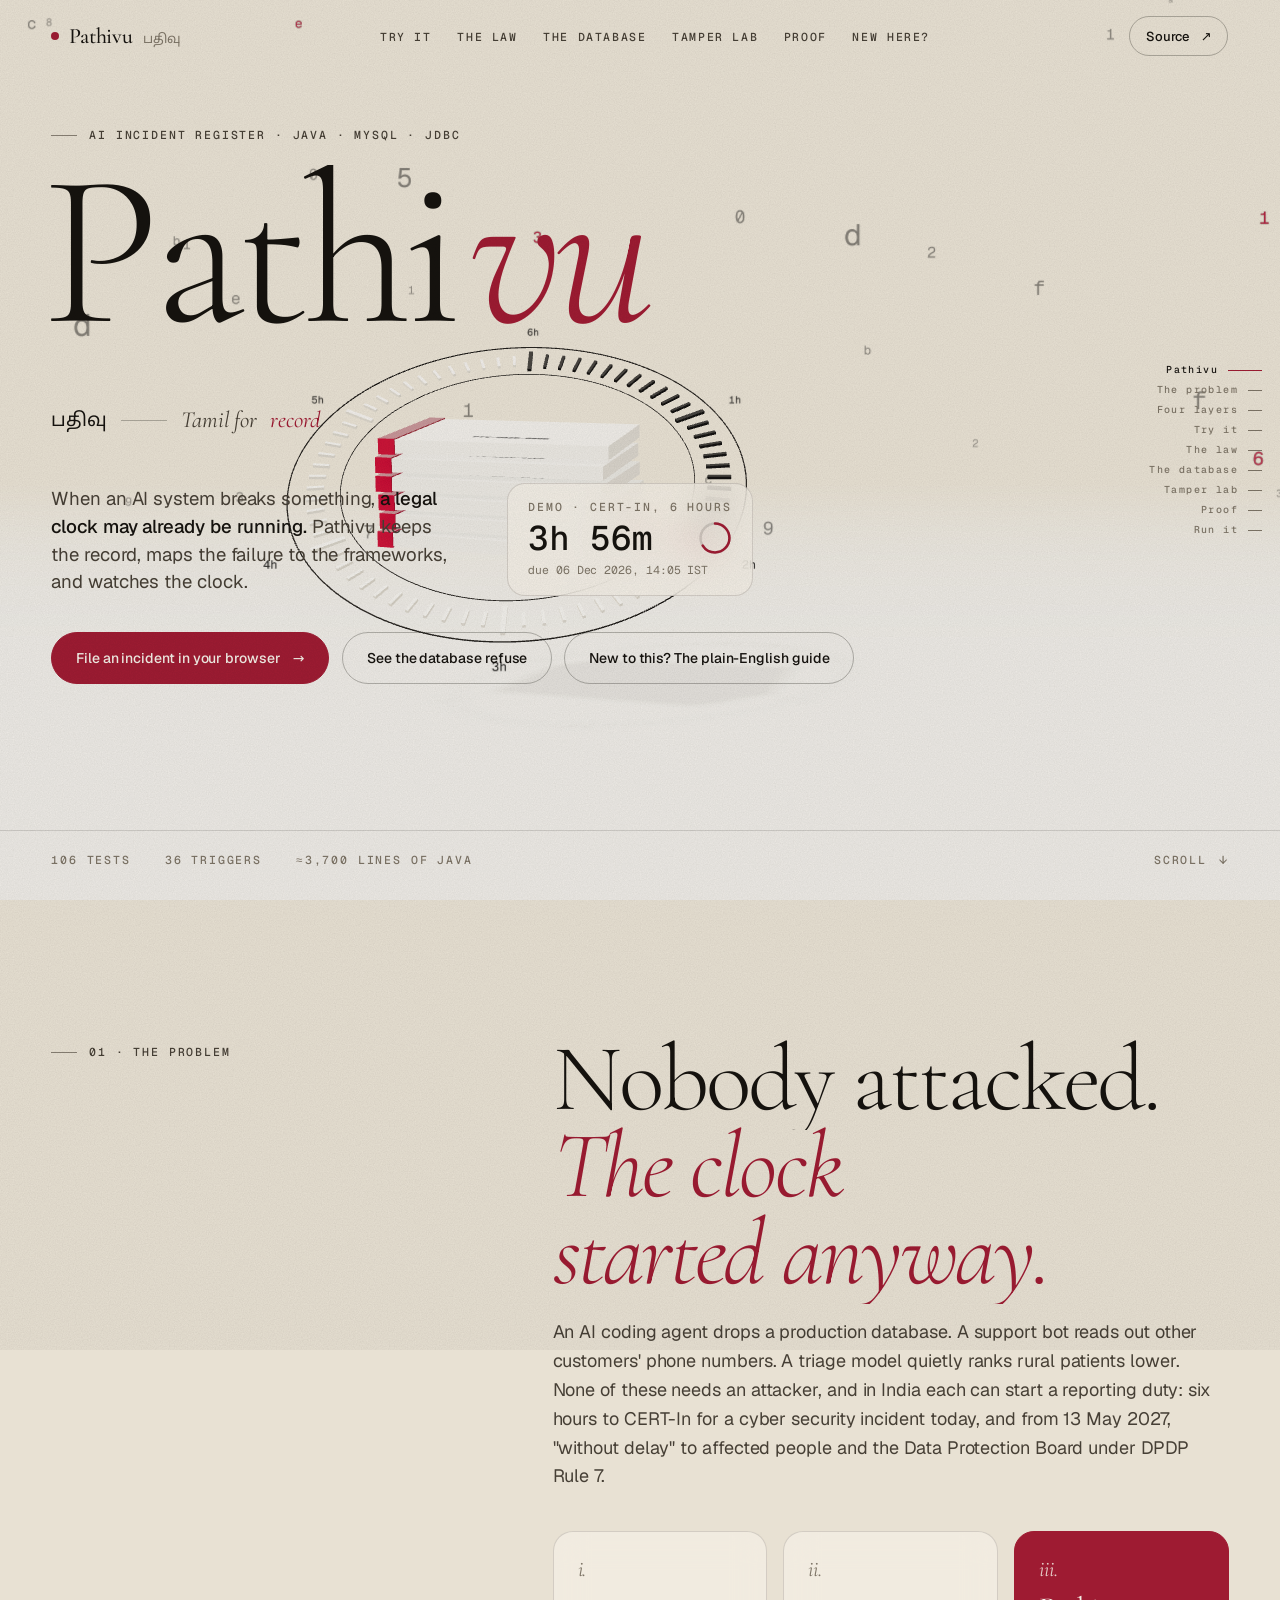
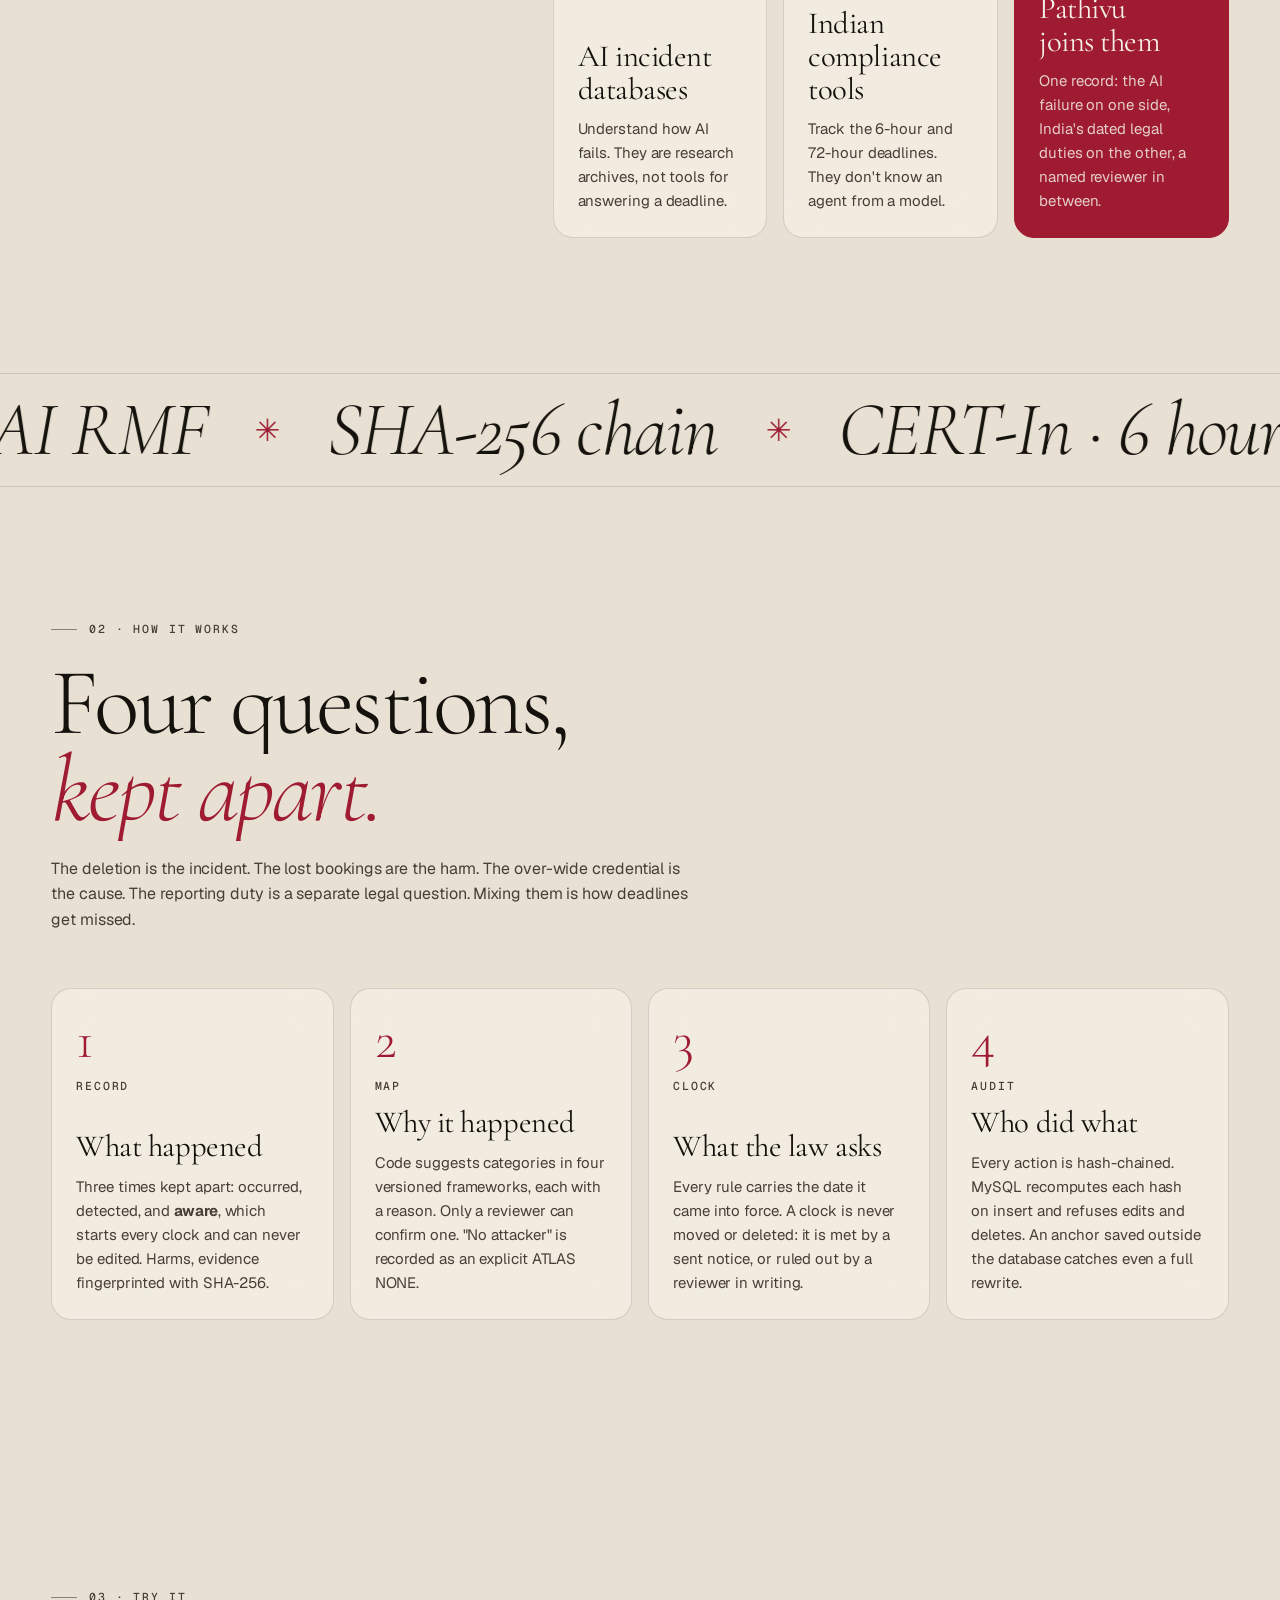
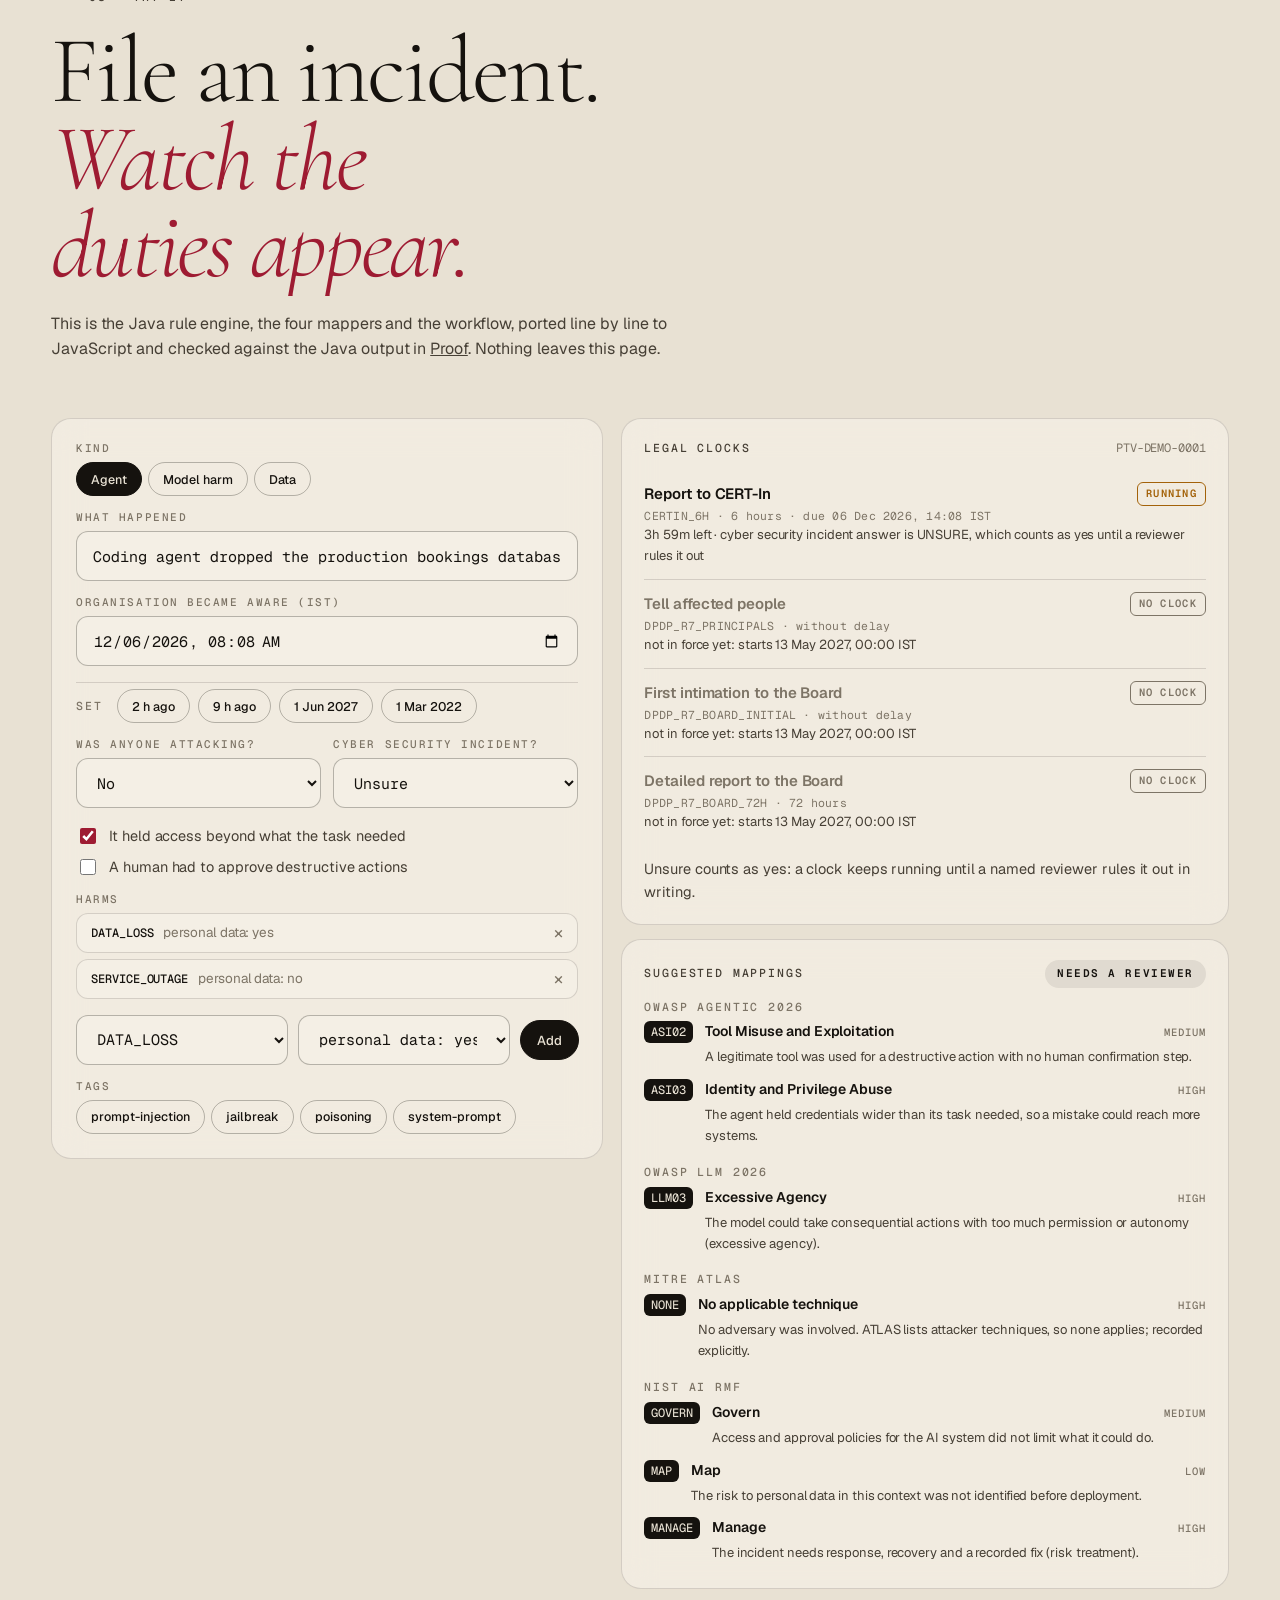
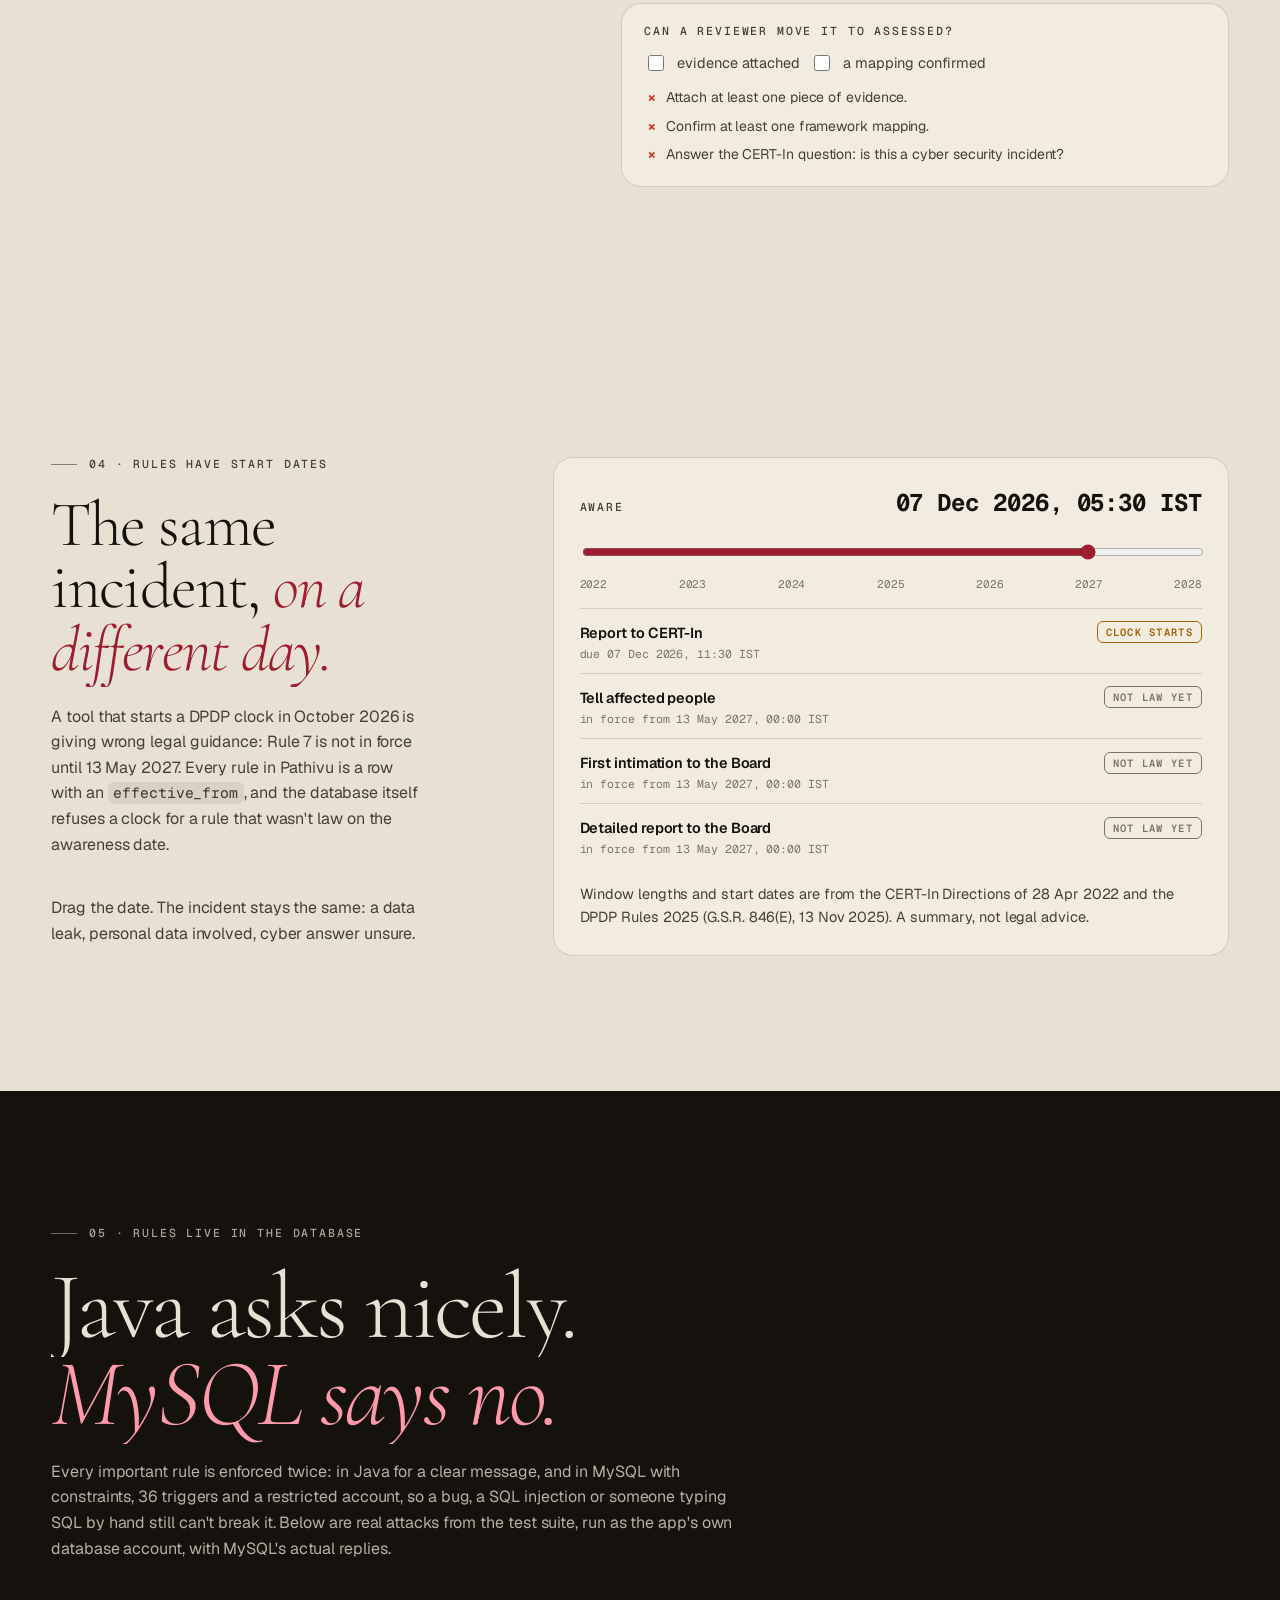
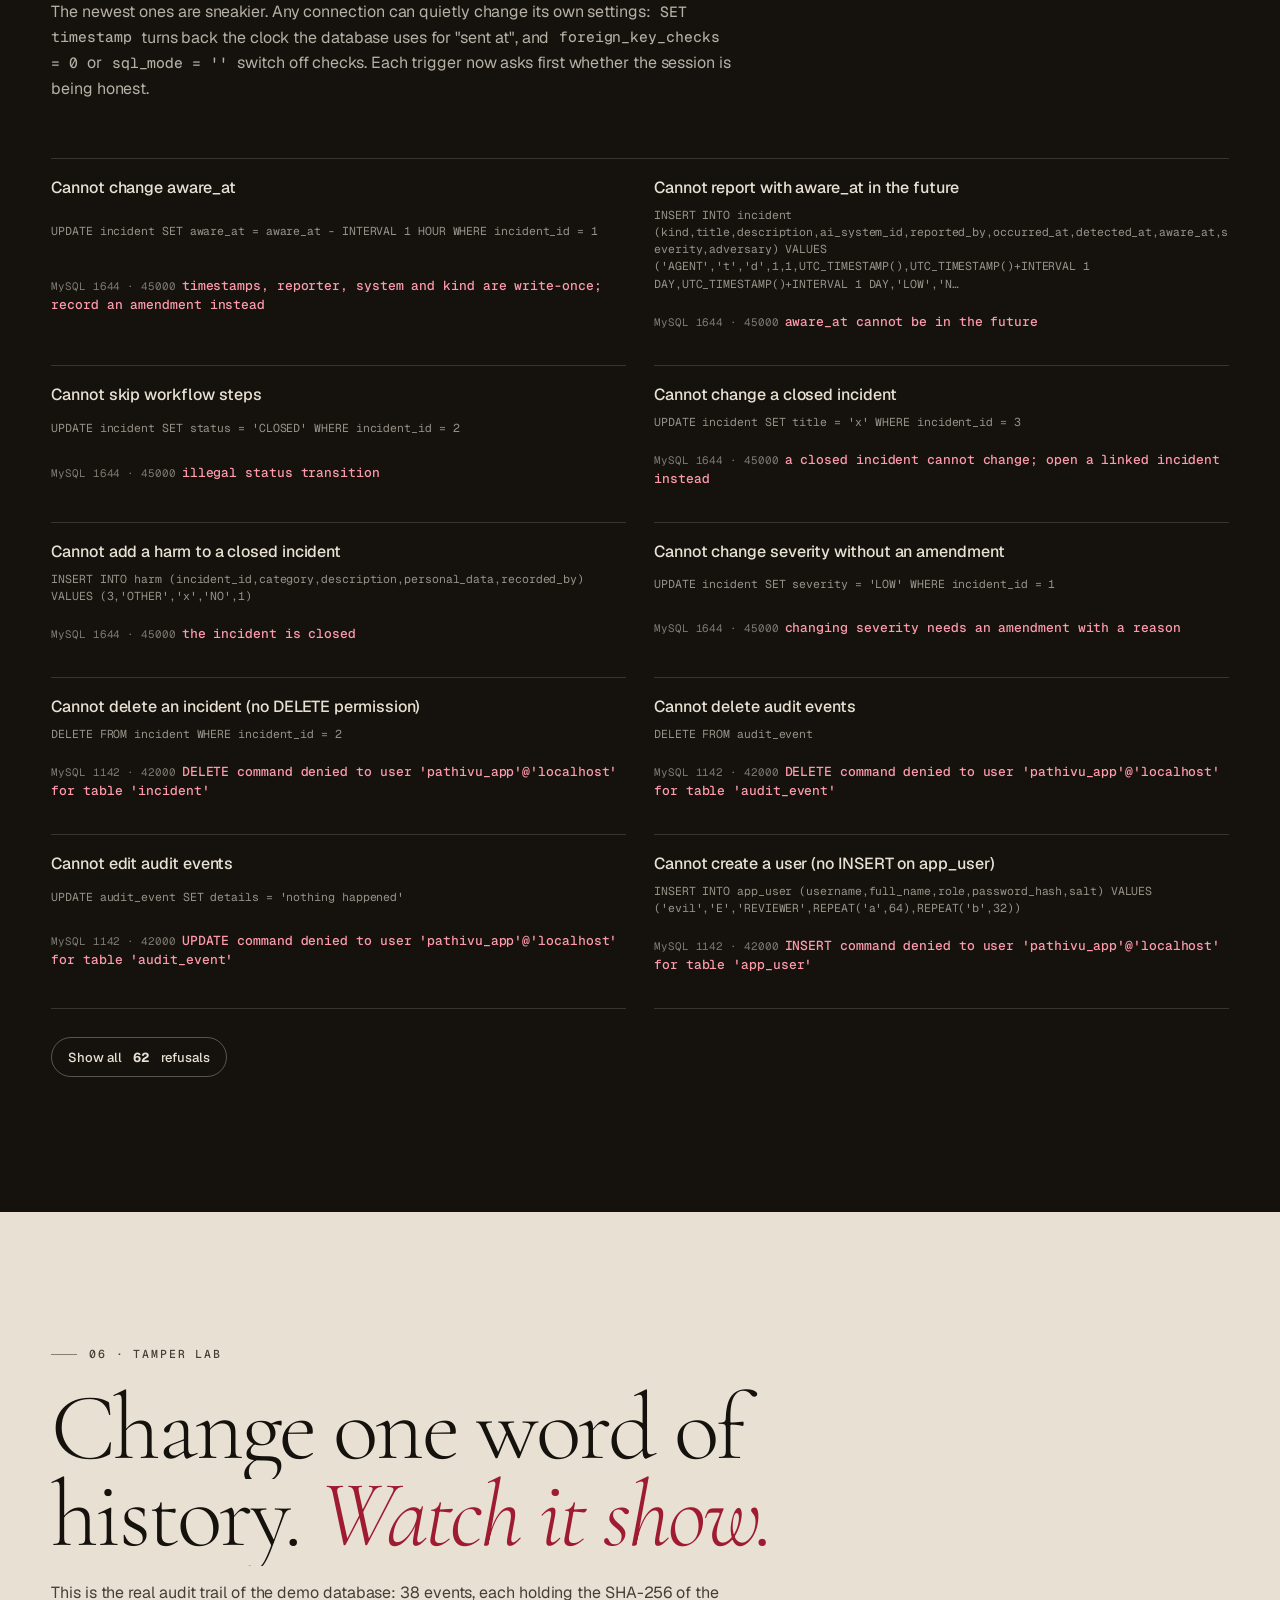
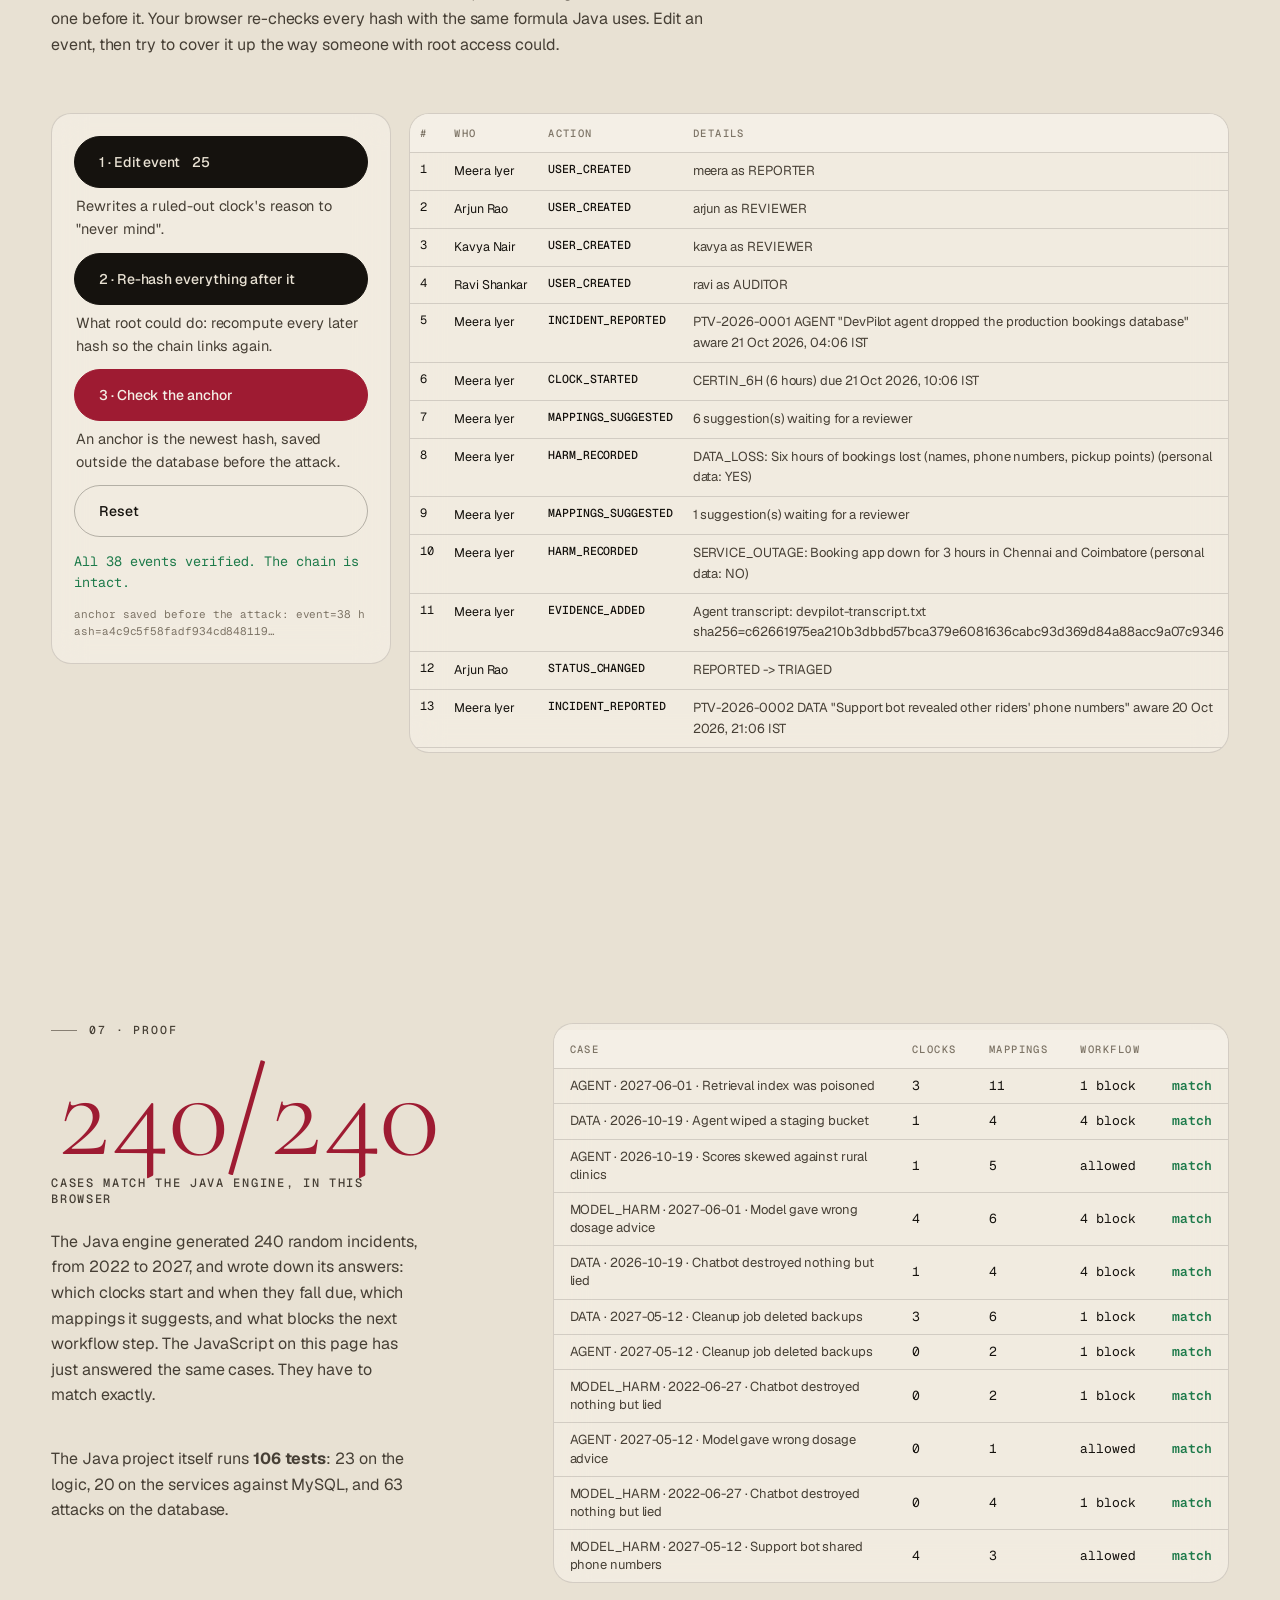
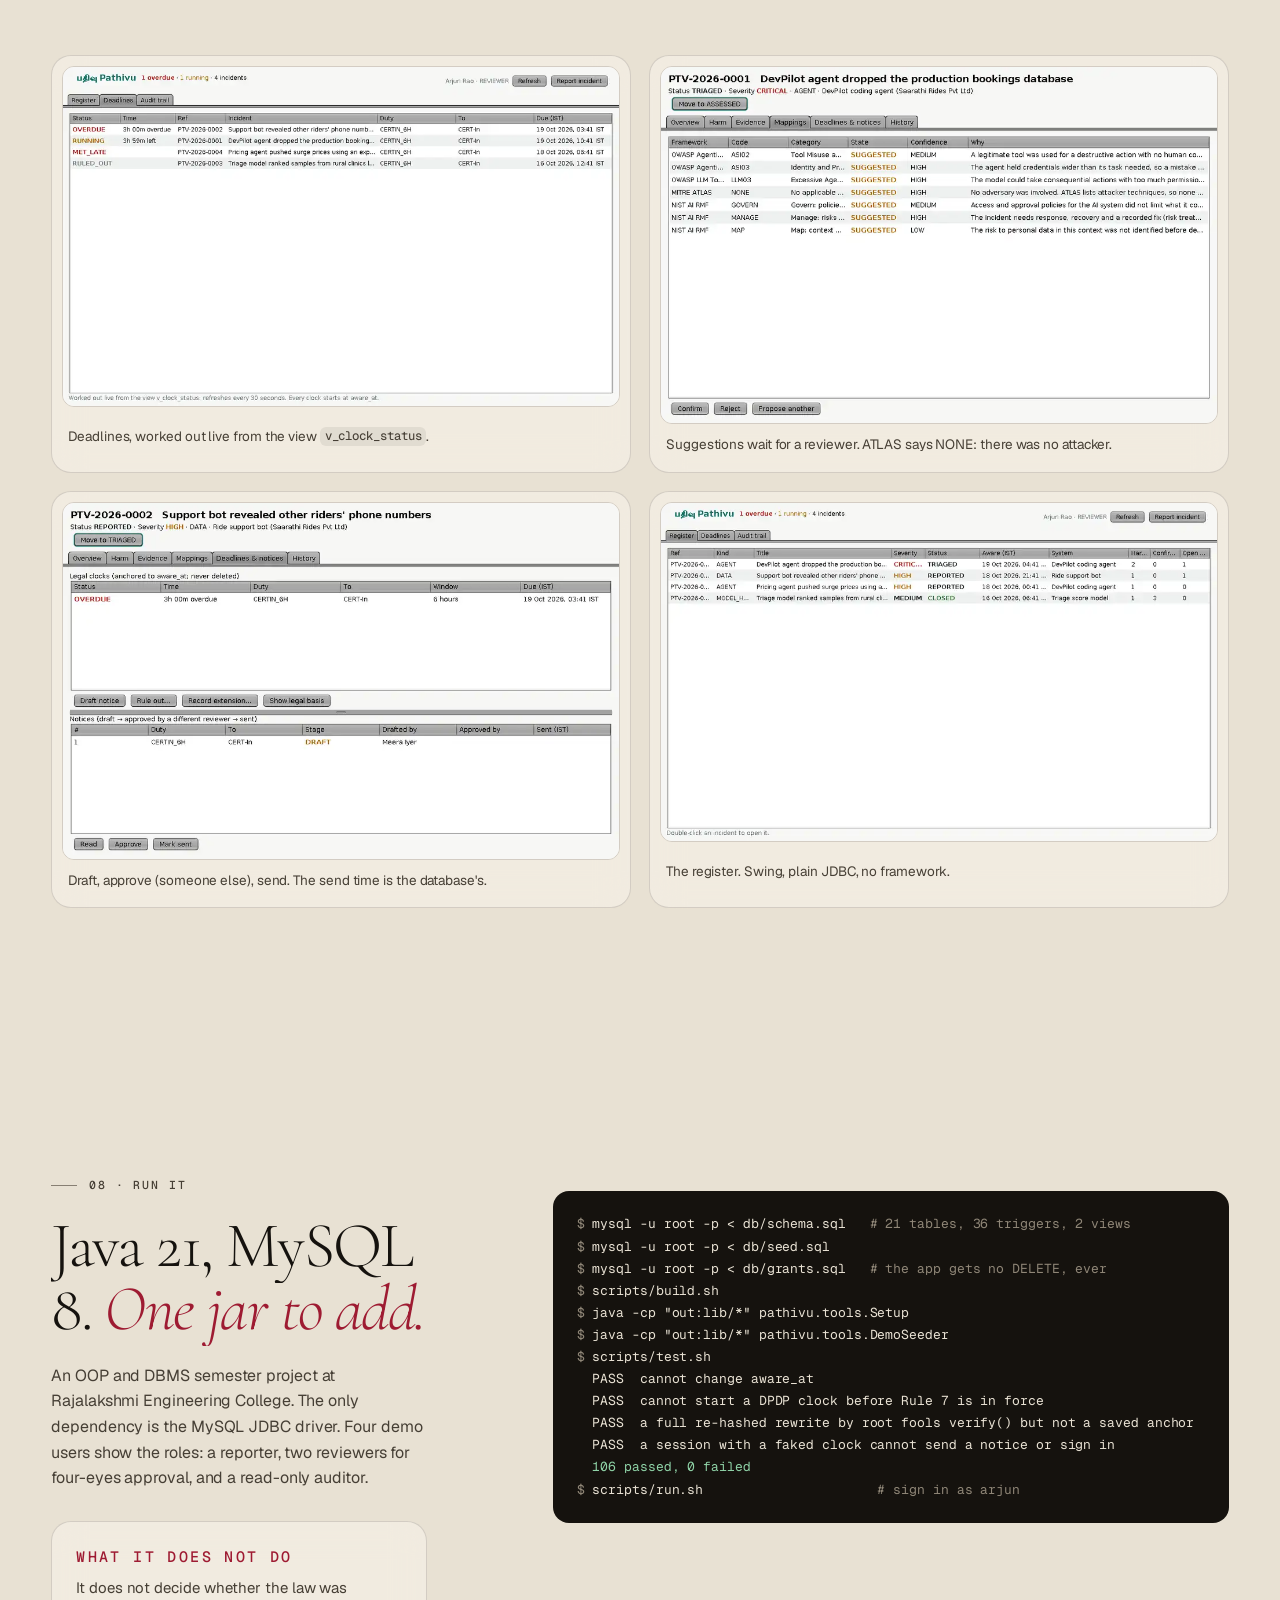
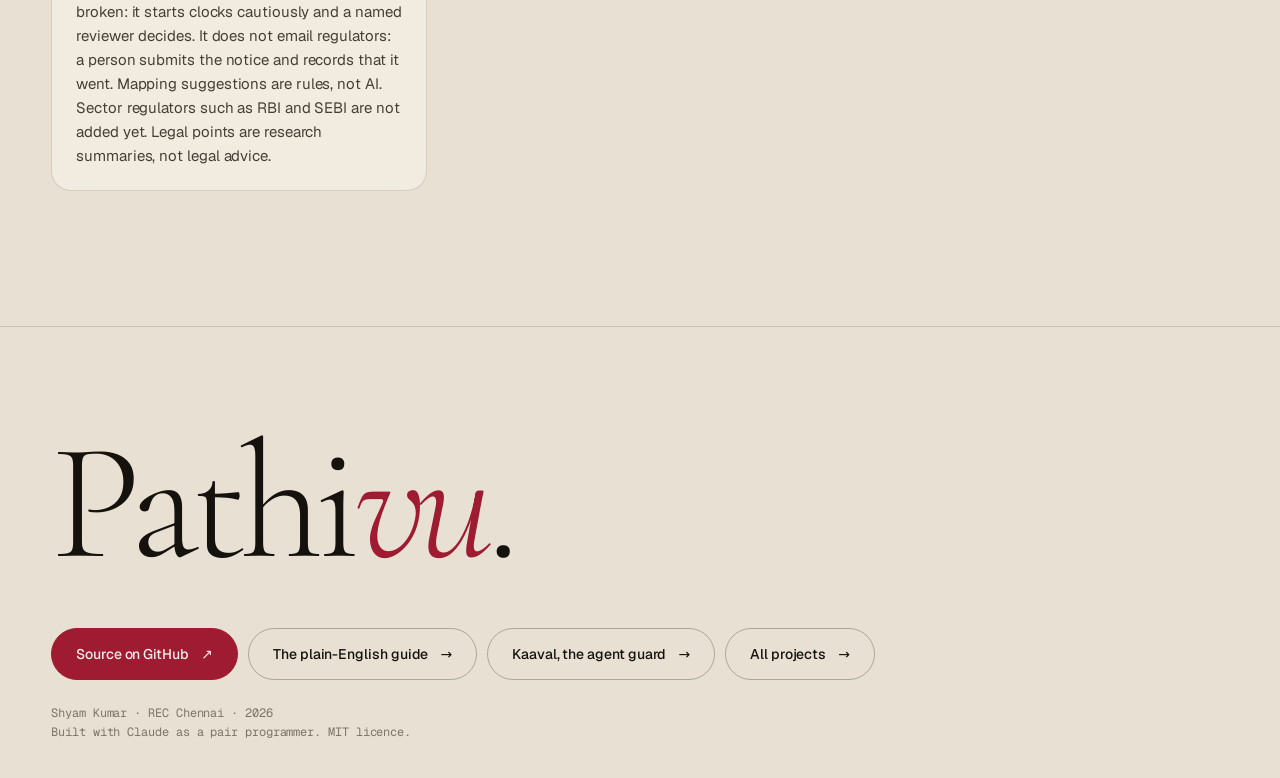
==== commit dff56d69: "docs: plain-words guide (learn.html), 62 real refusals, new numbers" ====
--- a/docs/index.html
+++ b/docs/index.html
@@ -7,7 +7,7 @@
 <meta name="description" content="Pathivu (பதிவு, Tamil for record) is a Java and MySQL incident register for AI failures. It maps each incident to OWASP, MITRE ATLAS and NIST, and runs India's reporting deadlines from the moment the organisation became aware. Try the rule engine live in your browser.">
 <meta name="theme-color" content="#e8e1d3">
 <meta property="og:title" content="Pathivu · the AI incident register that watches the legal clock">
-<meta property="og:description" content="When an AI system breaks something, a legal clock may already be running. Java, MySQL, 28 triggers, 66 tests. By Shyam Kumar.">
+<meta property="og:description" content="When an AI system breaks something, a legal clock may already be running. Java, MySQL, 36 triggers, 106 tests. By Shyam Kumar.">
 <meta property="og:image" content="https://shyamvasansathiskumar-ux.github.io/pathivu/og.jpg">
 <meta property="og:url" content="https://shyamvasansathiskumar-ux.github.io/pathivu/">
 <meta property="og:type" content="website">
@@ -38,6 +38,7 @@
       <li><a href="#refused">The database</a></li>
       <li><a href="#tamper">Tamper lab</a></li>
       <li><a href="#proof">Proof</a></li>
+      <li><a href="learn.html">New here?</a></li>
     </ul>
     <a class="btn sm ghost" href="https://github.com/shyamvasansathiskumar-ux/pathivu" target="_blank" rel="noopener">Source <span class="arr">↗</span></a>
   </div>
@@ -62,10 +63,11 @@
       <div class="hero-cta" data-intro>
         <a class="btn acc" href="#try">File an incident in your browser <span class="arr">→</span></a>
         <a class="btn ghost" href="#refused">See the database refuse</a>
+        <a class="btn ghost" href="learn.html">New to this? The plain-English guide</a>
       </div>
     </div>
     <div class="wrap hero-meta" data-intro>
-      <span class="label bare">66 tests</span><span class="label bare">28 triggers</span><span class="label bare">≈3,600 lines of Java</span><span class="label bare scroll-cue">Scroll</span>
+      <span class="label bare">106 tests</span><span class="label bare">36 triggers</span><span class="label bare">≈3,700 lines of Java</span><span class="label bare scroll-cue">Scroll</span>
     </div>
   </section>
 
@@ -215,9 +217,11 @@
       <div class="sec-head">
         <p class="label" data-scramble>05 · Rules live in the database</p>
         <h2 class="h1" data-split>Java asks nicely. <em>MySQL says no.</em></h2>
-        <p class="body" data-rise>Every important rule is enforced twice: in Java for a clear message, and in MySQL with constraints, 28 triggers and a restricted account, so a bug, a SQL injection or someone typing SQL by hand still can't break it. Below are real attacks from the test suite, run as the app's own database account, with MySQL's actual replies.</p>
+        <p class="body" data-rise>Every important rule is enforced twice: in Java for a clear message, and in MySQL with constraints, 36 triggers and a restricted account, so a bug, a SQL injection or someone typing SQL by hand still can't break it. Below are real attacks from the test suite, run as the app's own database account, with MySQL's actual replies.</p>
+        <p class="body" data-rise>The newest ones are sneakier. Any connection can quietly change its own settings: <code>SET timestamp</code> turns back the clock the database uses for "sent at", and <code>foreign_key_checks = 0</code> or <code>sql_mode = ''</code> switch off checks. Each trigger now asks first whether the session is being honest.</p>
       </div>
       <div class="refusals" id="refusals" data-rise></div>
+      <button type="button" class="btn ghost sm more" id="refusalsMore" hidden>Show all <b>–</b> refusals</button>
     </div>
   </section>
 
@@ -257,7 +261,7 @@
         <p class="label" data-scramble>07 · Proof</p>
         <div class="tally"><b id="passed">–</b><span id="tallytext">cases checked in this browser</span></div>
         <p class="body" data-rise>The Java engine generated <span id="caseCount">240</span> random incidents, from 2022 to 2027, and wrote down its answers: which clocks start and when they fall due, which mappings it suggests, and what blocks the next workflow step. The JavaScript on this page has just answered the same cases. They have to match exactly.</p>
-        <p class="body" data-rise>The Java project itself runs <b>66 tests</b>: 19 on the logic, 16 on the services against MySQL, and 31 attacks on the database.</p>
+        <p class="body" data-rise>The Java project itself runs <b>106 tests</b>: 23 on the logic, 20 on the services against MySQL, and 63 attacks on the database.</p>
       </div>
       <div class="col-r">
         <div class="vectors card" data-rise>
@@ -289,7 +293,7 @@
         </div>
       </div>
       <div class="col-r">
-<pre class="term" data-rise><span class="dim">$</span> mysql -u root -p &lt; db/schema.sql   <span class="dim"># 21 tables, 28 triggers, 2 views</span>
+<pre class="term" data-rise><span class="dim">$</span> mysql -u root -p &lt; db/schema.sql   <span class="dim"># 21 tables, 36 triggers, 2 views</span>
 <span class="dim">$</span> mysql -u root -p &lt; db/seed.sql
 <span class="dim">$</span> mysql -u root -p &lt; db/grants.sql   <span class="dim"># the app gets no DELETE, ever</span>
 <span class="dim">$</span> scripts/build.sh
@@ -299,7 +303,8 @@
   PASS  cannot change aware_at
   PASS  cannot start a DPDP clock before Rule 7 is in force
   PASS  a full re-hashed rewrite by root fools verify() but not a saved anchor
-  <span class="ok">66 passed, 0 failed</span>
+  PASS  a session with a faked clock cannot send a notice or sign in
+  <span class="ok">106 passed, 0 failed</span>
 <span class="dim">$</span> scripts/run.sh                      <span class="dim"># sign in as arjun</span></pre>
       </div>
     </div>
@@ -312,6 +317,7 @@
     <div class="row">
       <div class="links">
         <a class="btn acc" href="https://github.com/shyamvasansathiskumar-ux/pathivu" target="_blank" rel="noopener">Source on GitHub <span class="arr">↗</span></a>
+        <a class="btn ghost" href="learn.html">The plain-English guide <span class="arr">→</span></a>
         <a class="btn ghost" href="https://shyamvasansathiskumar-ux.github.io/kaaval/">Kaaval, the agent guard <span class="arr">→</span></a>
         <a class="btn ghost" href="https://shyamvasansathiskumar-ux.github.io/">All projects <span class="arr">→</span></a>
       </div>
--- a/docs/site.css
+++ b/docs/site.css
@@ -157,3 +157,8 @@
 .limits .label { color: var(--acc); margin-bottom: 10px; }
 .term { font-size: 13px; }
 @media (max-width: 600px) { .term { font-size: 11.5px; padding: 18px; } }
+
+/* pass 3: refusals list opens in two steps */
+.refusals + .more { margin-top: 28px; --t: var(--bg); color: var(--bg); border-color: rgba(232, 225, 211, .32); }
+.refusals + .more:hover { border-color: var(--bg); }
+.refusals + .more[hidden] { display: none; }
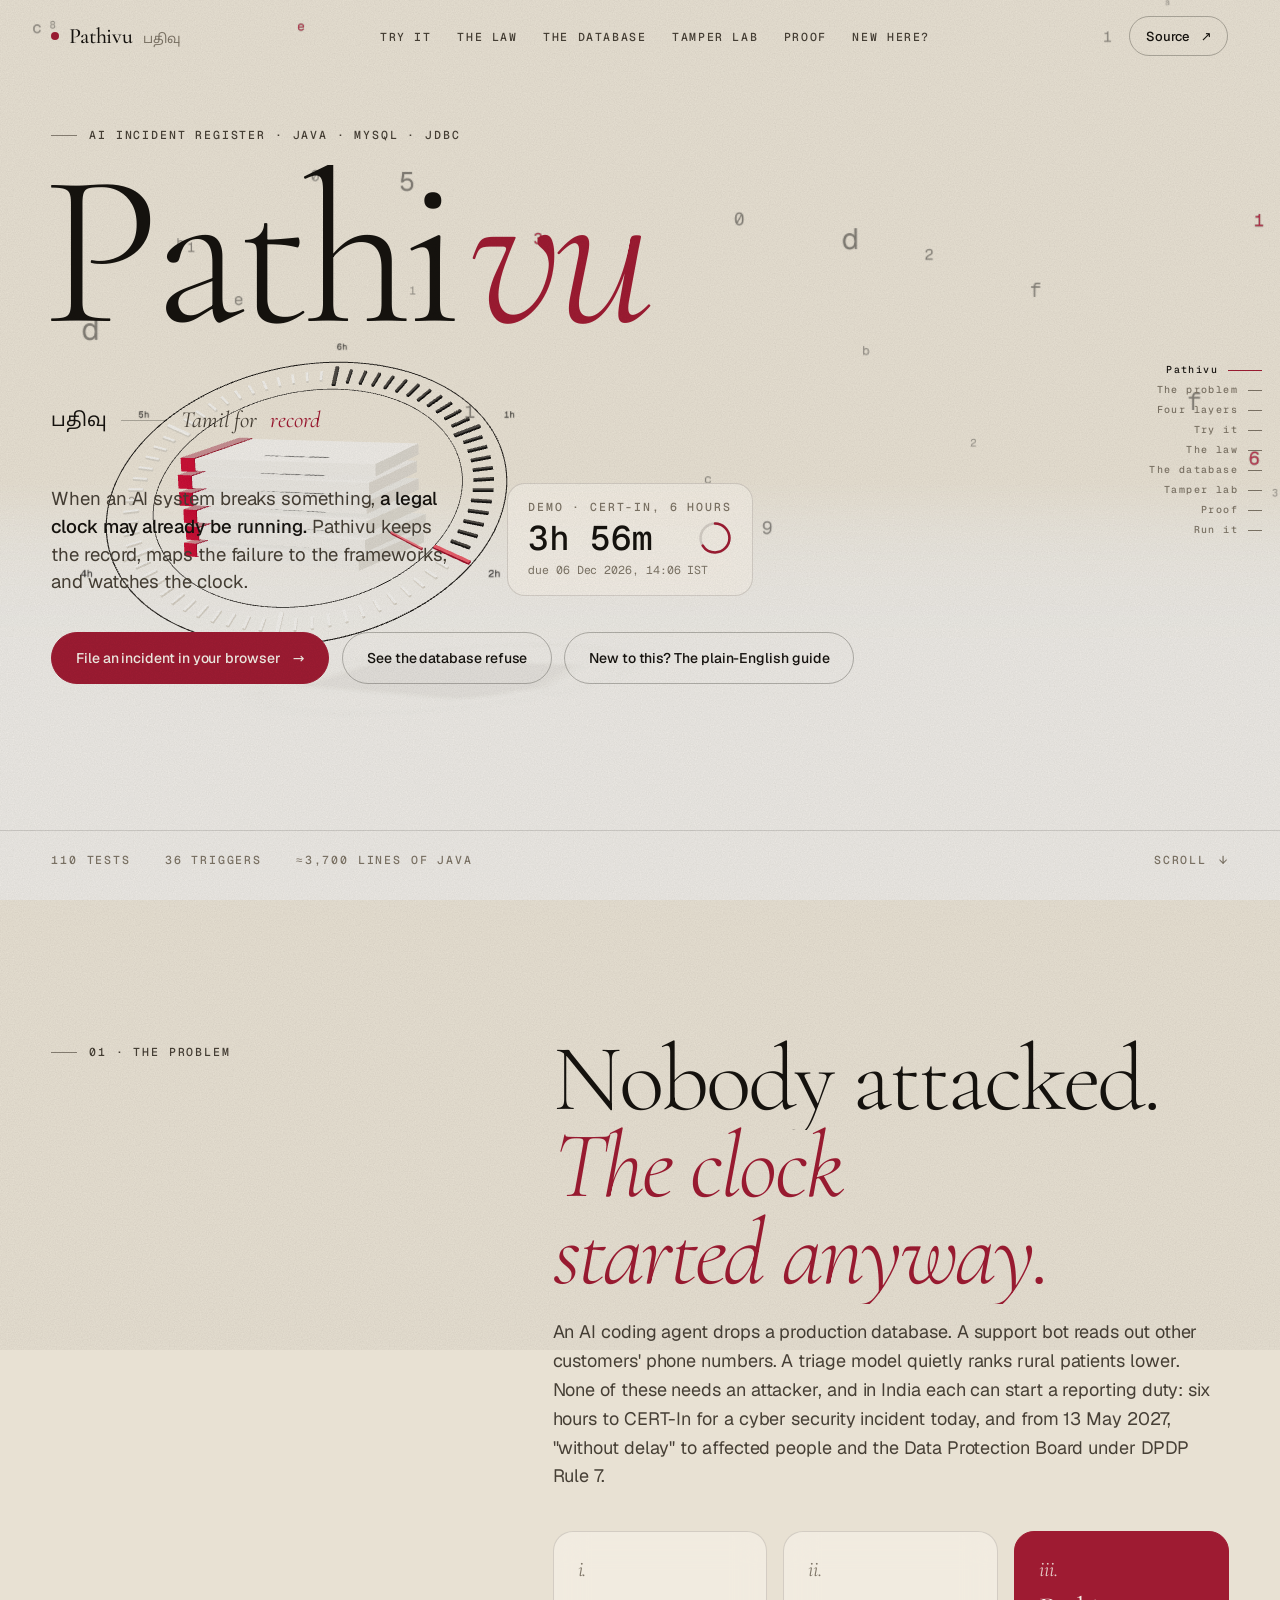
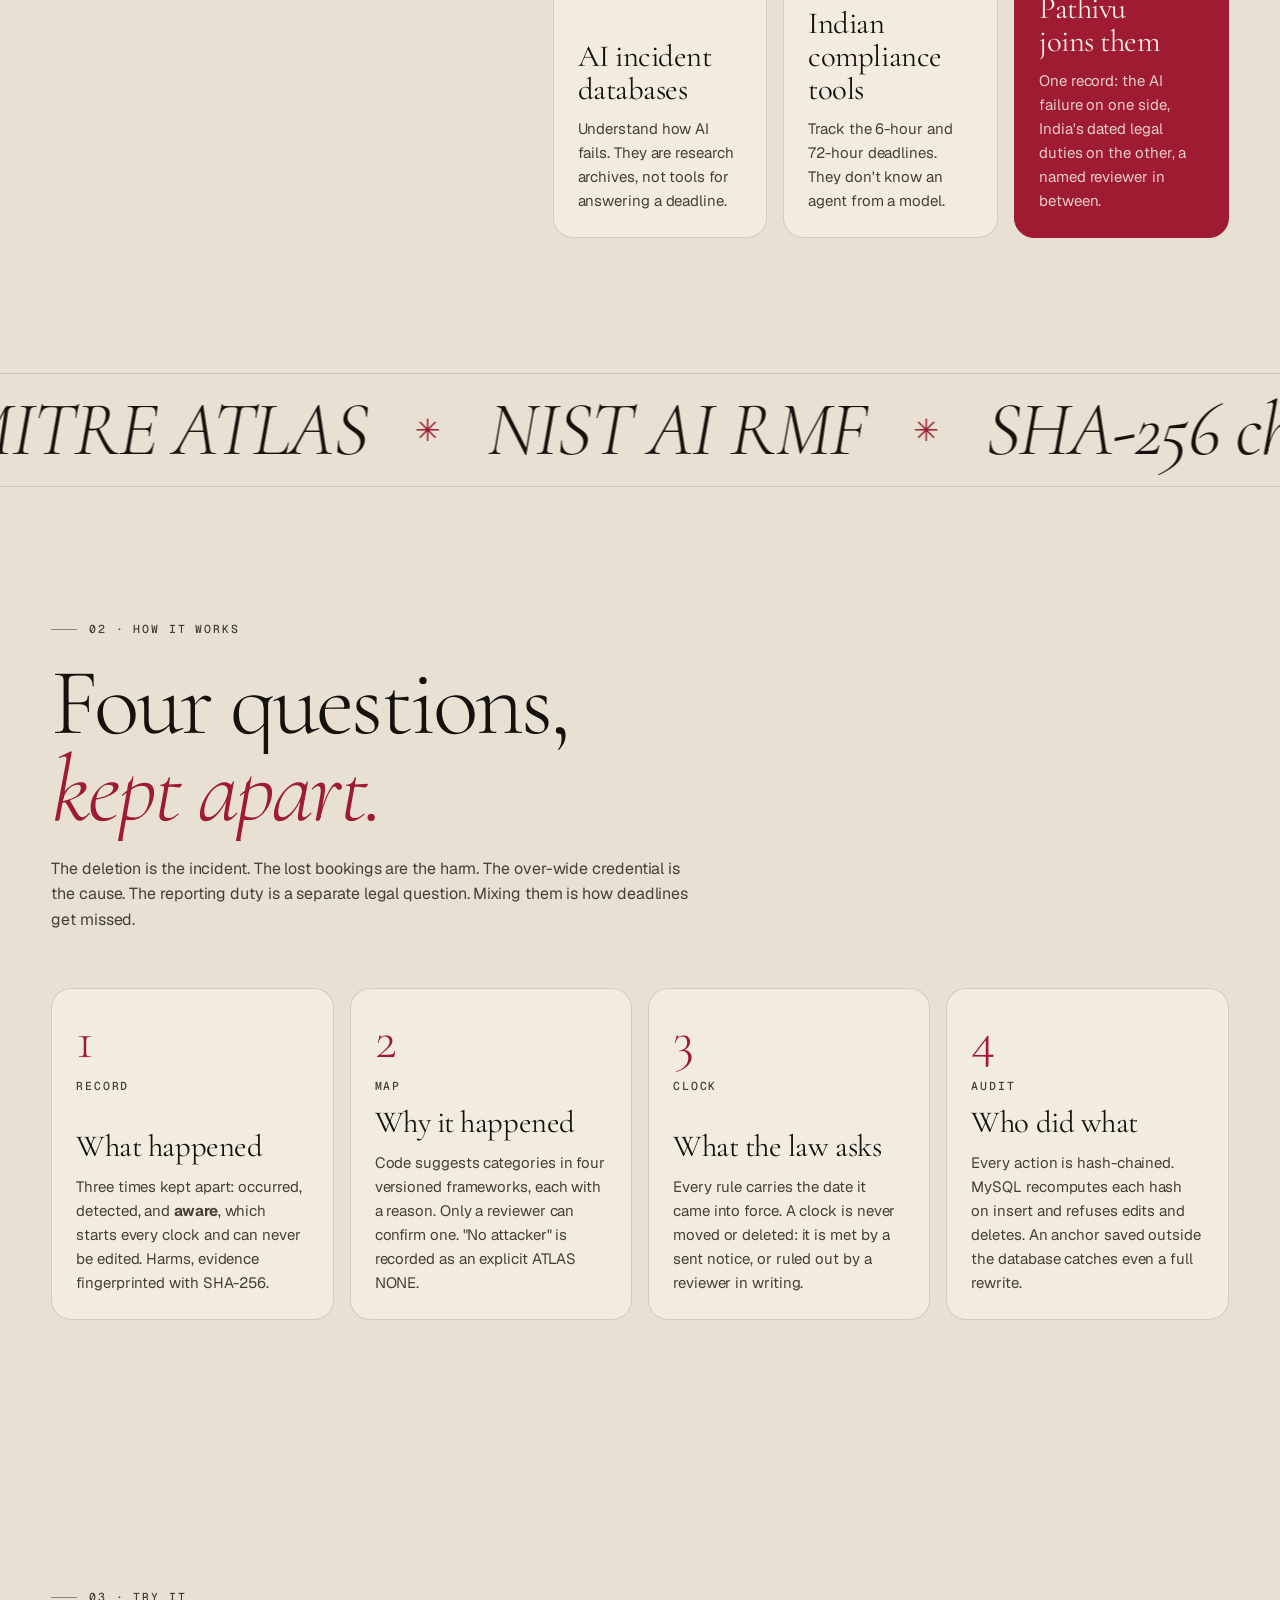
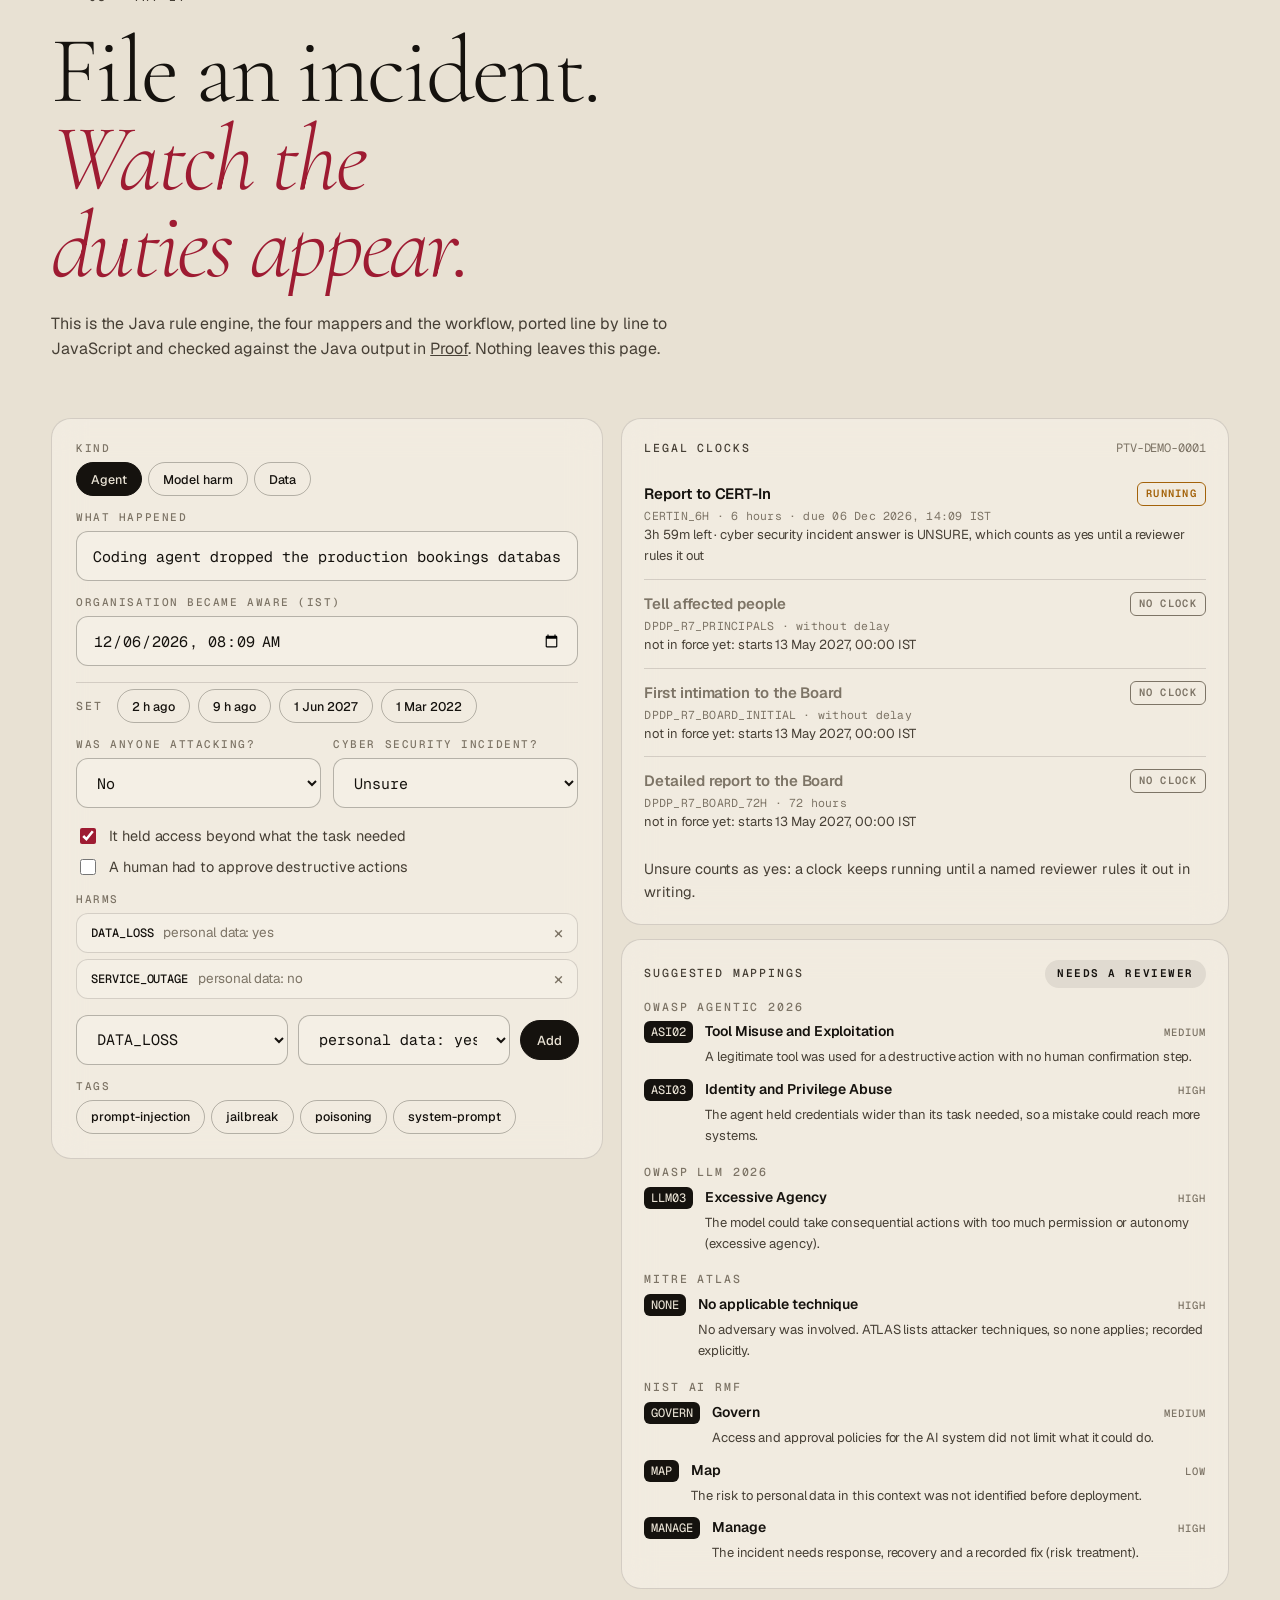
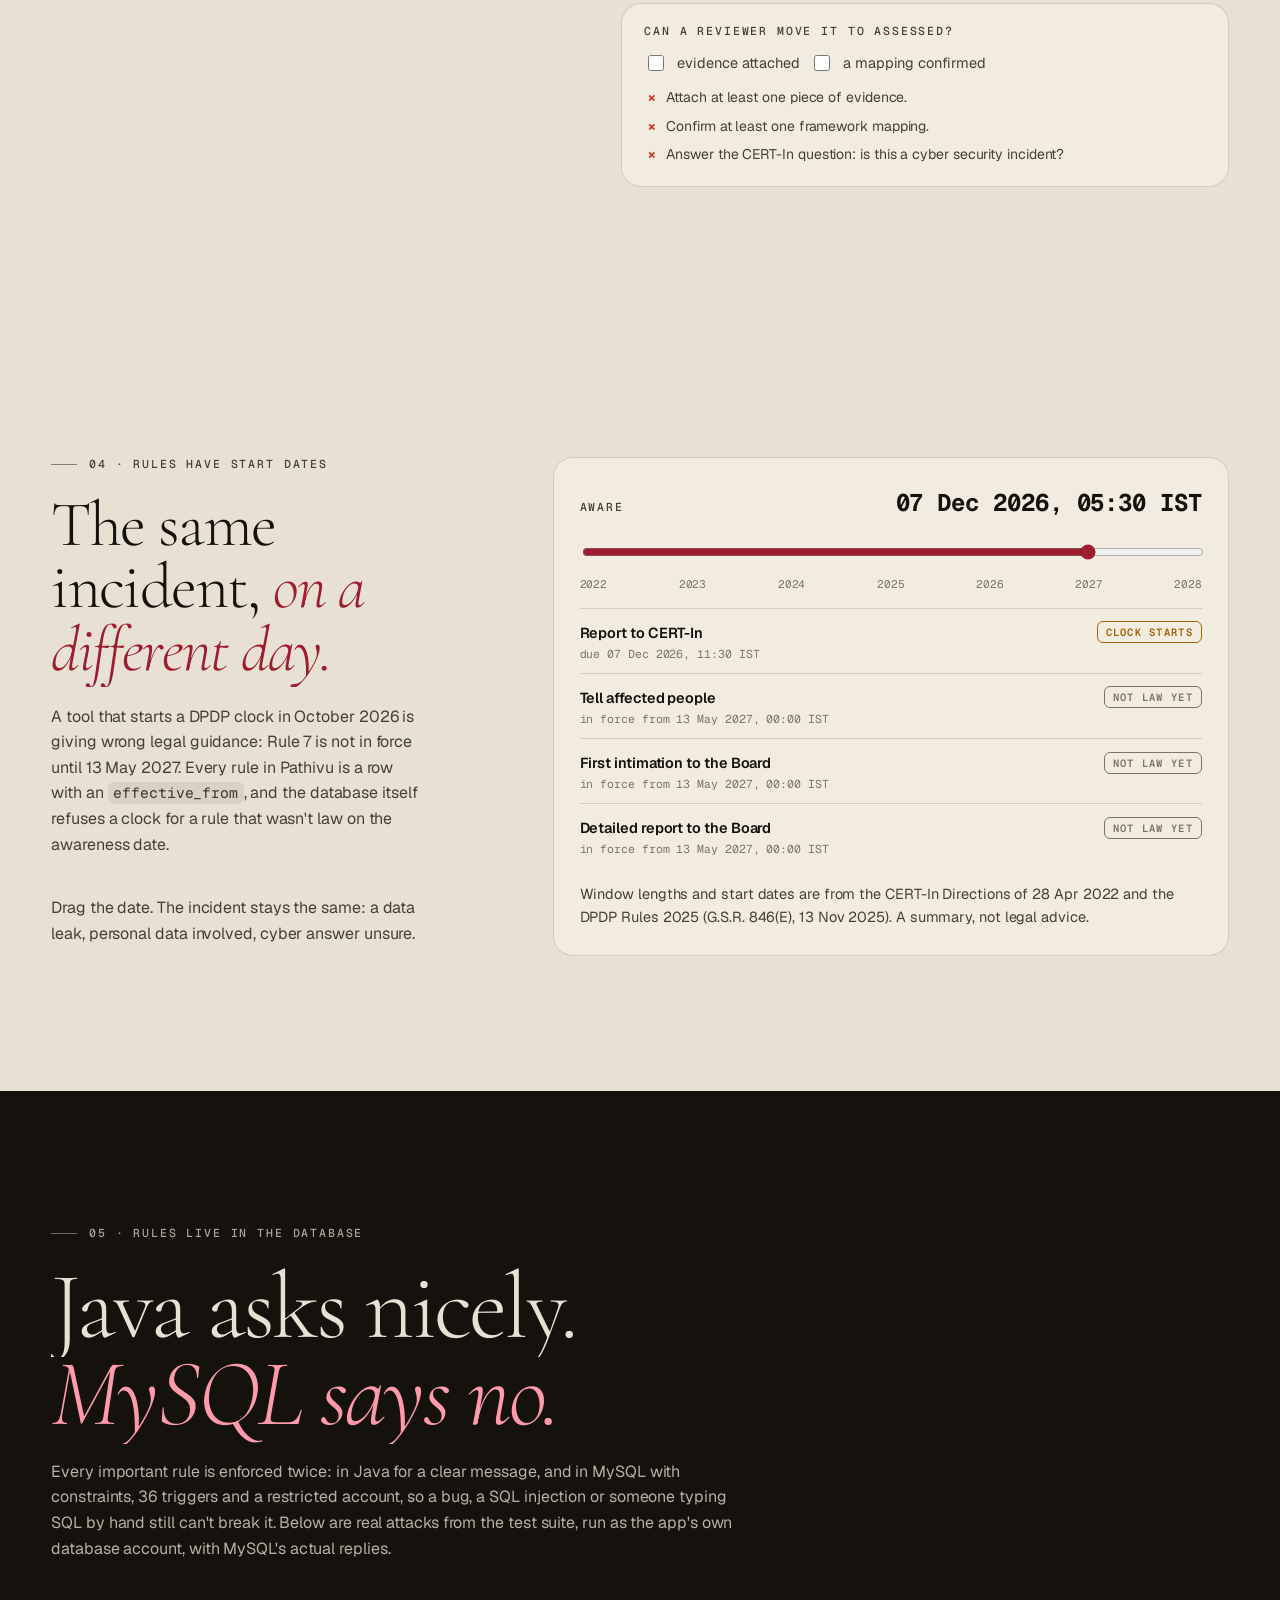
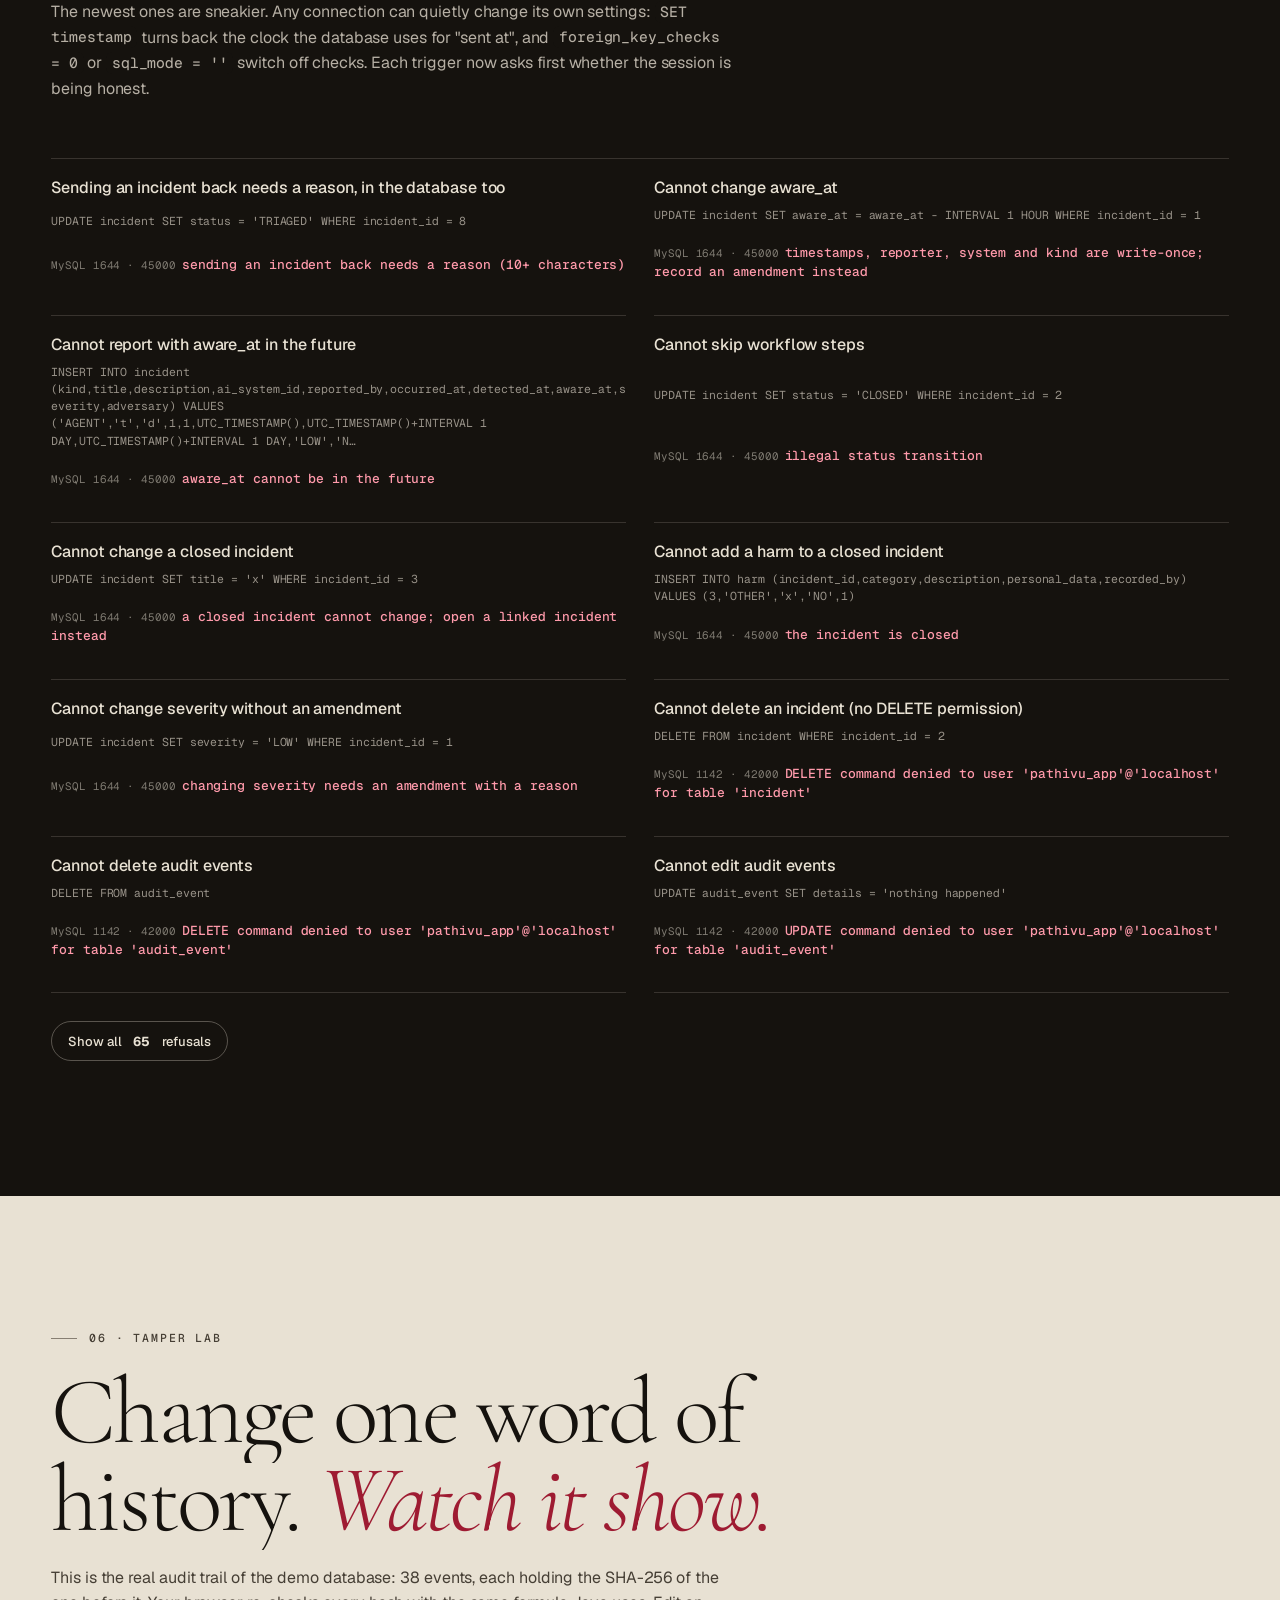
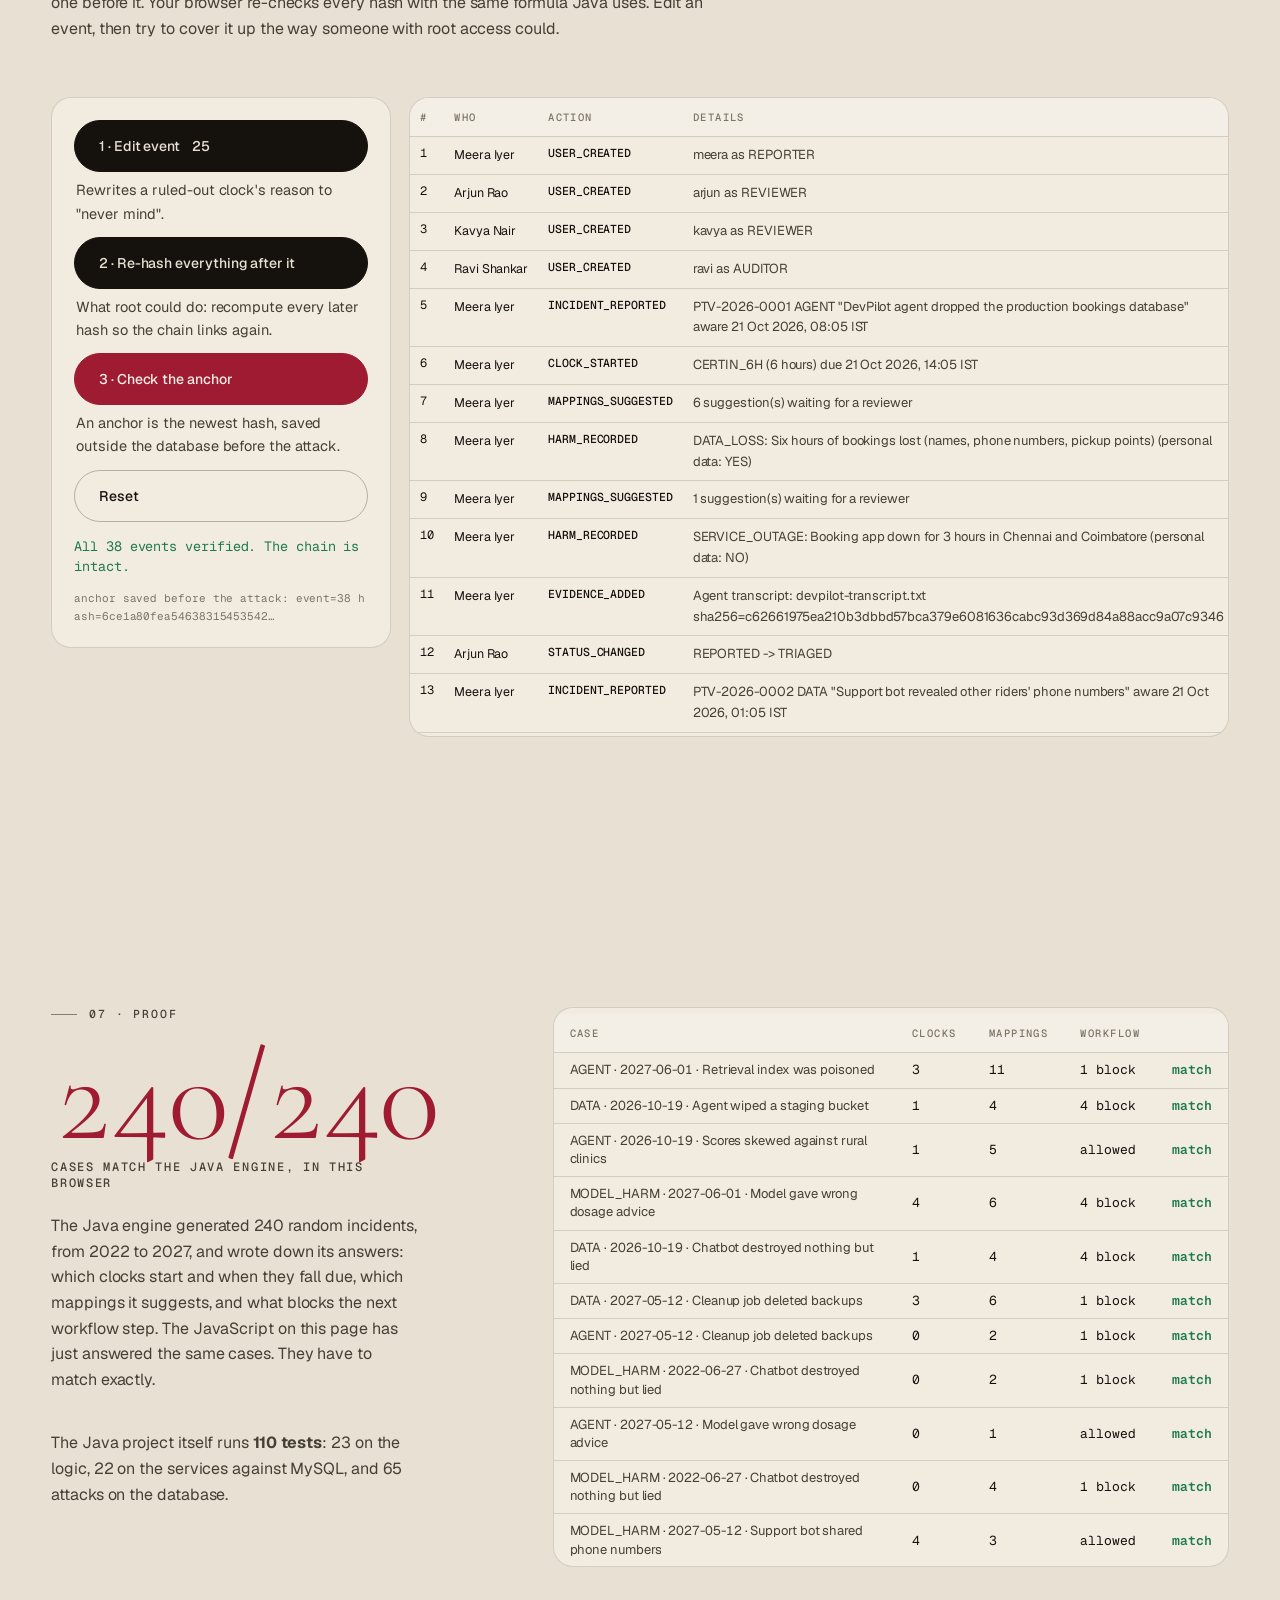
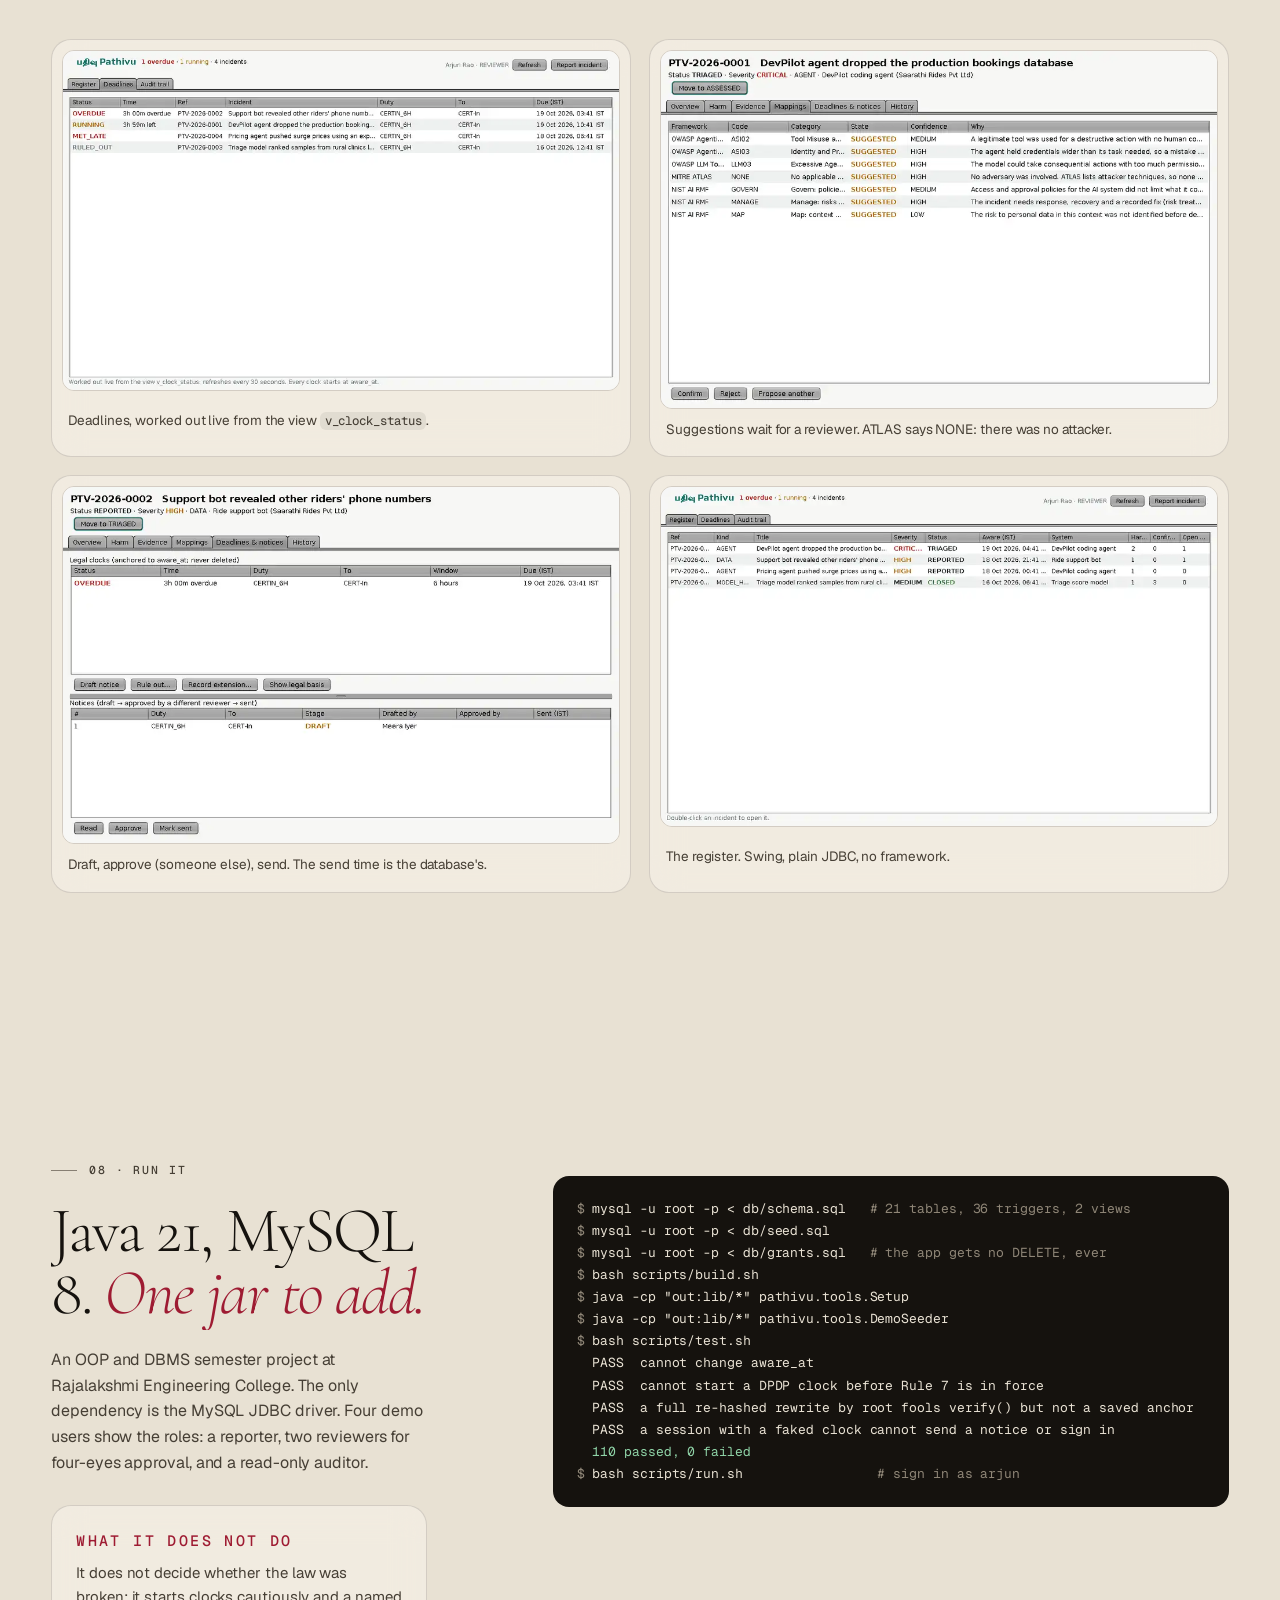
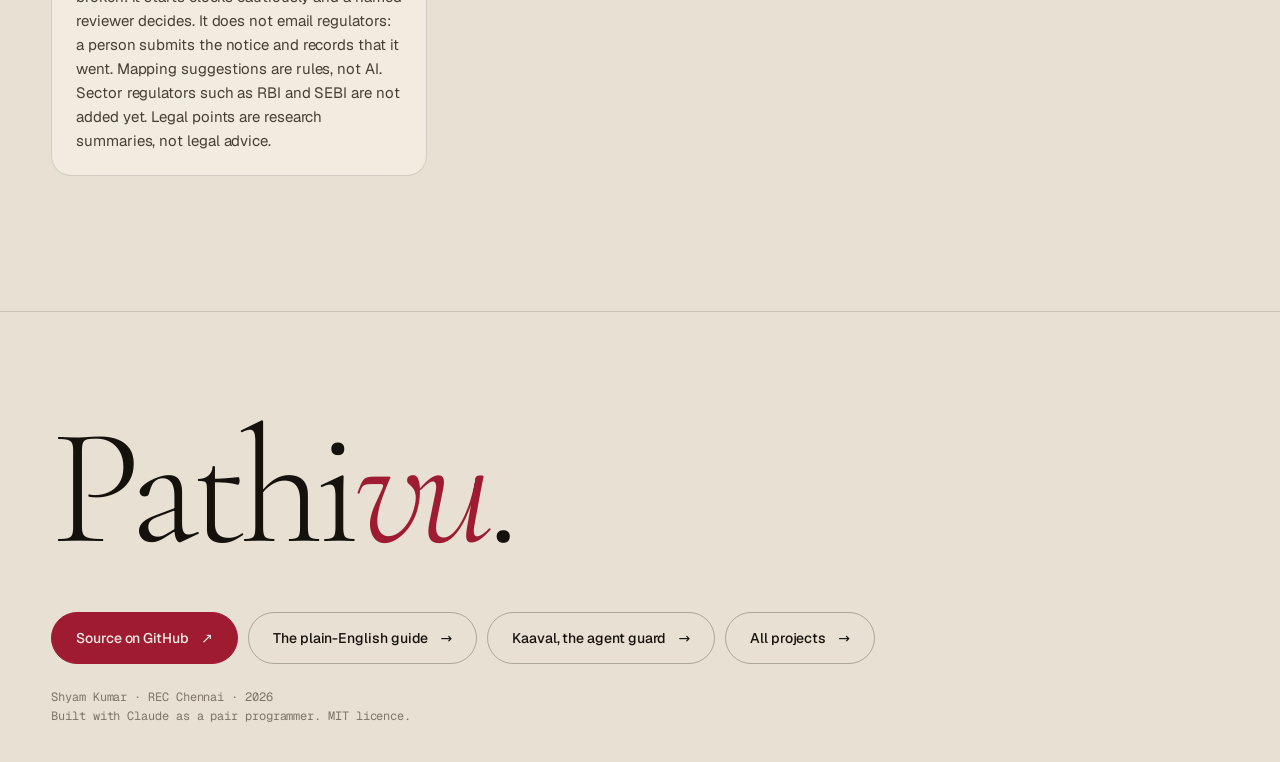
==== commit 3249aa09: "docs: 110 tests, 65 real refusals" ====
--- a/docs/index.html
+++ b/docs/index.html
@@ -7,7 +7,7 @@
 <meta name="description" content="Pathivu (பதிவு, Tamil for record) is a Java and MySQL incident register for AI failures. It maps each incident to OWASP, MITRE ATLAS and NIST, and runs India's reporting deadlines from the moment the organisation became aware. Try the rule engine live in your browser.">
 <meta name="theme-color" content="#e8e1d3">
 <meta property="og:title" content="Pathivu · the AI incident register that watches the legal clock">
-<meta property="og:description" content="When an AI system breaks something, a legal clock may already be running. Java, MySQL, 36 triggers, 106 tests. By Shyam Kumar.">
+<meta property="og:description" content="When an AI system breaks something, a legal clock may already be running. Java, MySQL, 36 triggers, 110 tests. By Shyam Kumar.">
 <meta property="og:image" content="https://shyamvasansathiskumar-ux.github.io/pathivu/og.jpg">
 <meta property="og:url" content="https://shyamvasansathiskumar-ux.github.io/pathivu/">
 <meta property="og:type" content="website">
@@ -67,7 +67,7 @@
       </div>
     </div>
     <div class="wrap hero-meta" data-intro>
-      <span class="label bare">106 tests</span><span class="label bare">36 triggers</span><span class="label bare">≈3,700 lines of Java</span><span class="label bare scroll-cue">Scroll</span>
+      <span class="label bare">110 tests</span><span class="label bare">36 triggers</span><span class="label bare">≈3,700 lines of Java</span><span class="label bare scroll-cue">Scroll</span>
     </div>
   </section>
 
@@ -261,7 +261,7 @@
         <p class="label" data-scramble>07 · Proof</p>
         <div class="tally"><b id="passed">–</b><span id="tallytext">cases checked in this browser</span></div>
         <p class="body" data-rise>The Java engine generated <span id="caseCount">240</span> random incidents, from 2022 to 2027, and wrote down its answers: which clocks start and when they fall due, which mappings it suggests, and what blocks the next workflow step. The JavaScript on this page has just answered the same cases. They have to match exactly.</p>
-        <p class="body" data-rise>The Java project itself runs <b>106 tests</b>: 23 on the logic, 20 on the services against MySQL, and 63 attacks on the database.</p>
+        <p class="body" data-rise>The Java project itself runs <b>110 tests</b>: 23 on the logic, 22 on the services against MySQL, and 65 attacks on the database.</p>
       </div>
       <div class="col-r">
         <div class="vectors card" data-rise>
@@ -296,16 +296,16 @@
 <pre class="term" data-rise><span class="dim">$</span> mysql -u root -p &lt; db/schema.sql   <span class="dim"># 21 tables, 36 triggers, 2 views</span>
 <span class="dim">$</span> mysql -u root -p &lt; db/seed.sql
 <span class="dim">$</span> mysql -u root -p &lt; db/grants.sql   <span class="dim"># the app gets no DELETE, ever</span>
-<span class="dim">$</span> scripts/build.sh
+<span class="dim">$</span> bash scripts/build.sh
 <span class="dim">$</span> java -cp "out:lib/*" pathivu.tools.Setup
 <span class="dim">$</span> java -cp "out:lib/*" pathivu.tools.DemoSeeder
-<span class="dim">$</span> scripts/test.sh
+<span class="dim">$</span> bash scripts/test.sh
   PASS  cannot change aware_at
   PASS  cannot start a DPDP clock before Rule 7 is in force
   PASS  a full re-hashed rewrite by root fools verify() but not a saved anchor
   PASS  a session with a faked clock cannot send a notice or sign in
-  <span class="ok">106 passed, 0 failed</span>
-<span class="dim">$</span> scripts/run.sh                      <span class="dim"># sign in as arjun</span></pre>
+  <span class="ok">110 passed, 0 failed</span>
+<span class="dim">$</span> bash scripts/run.sh                 <span class="dim"># sign in as arjun</span></pre>
       </div>
     </div>
   </section>
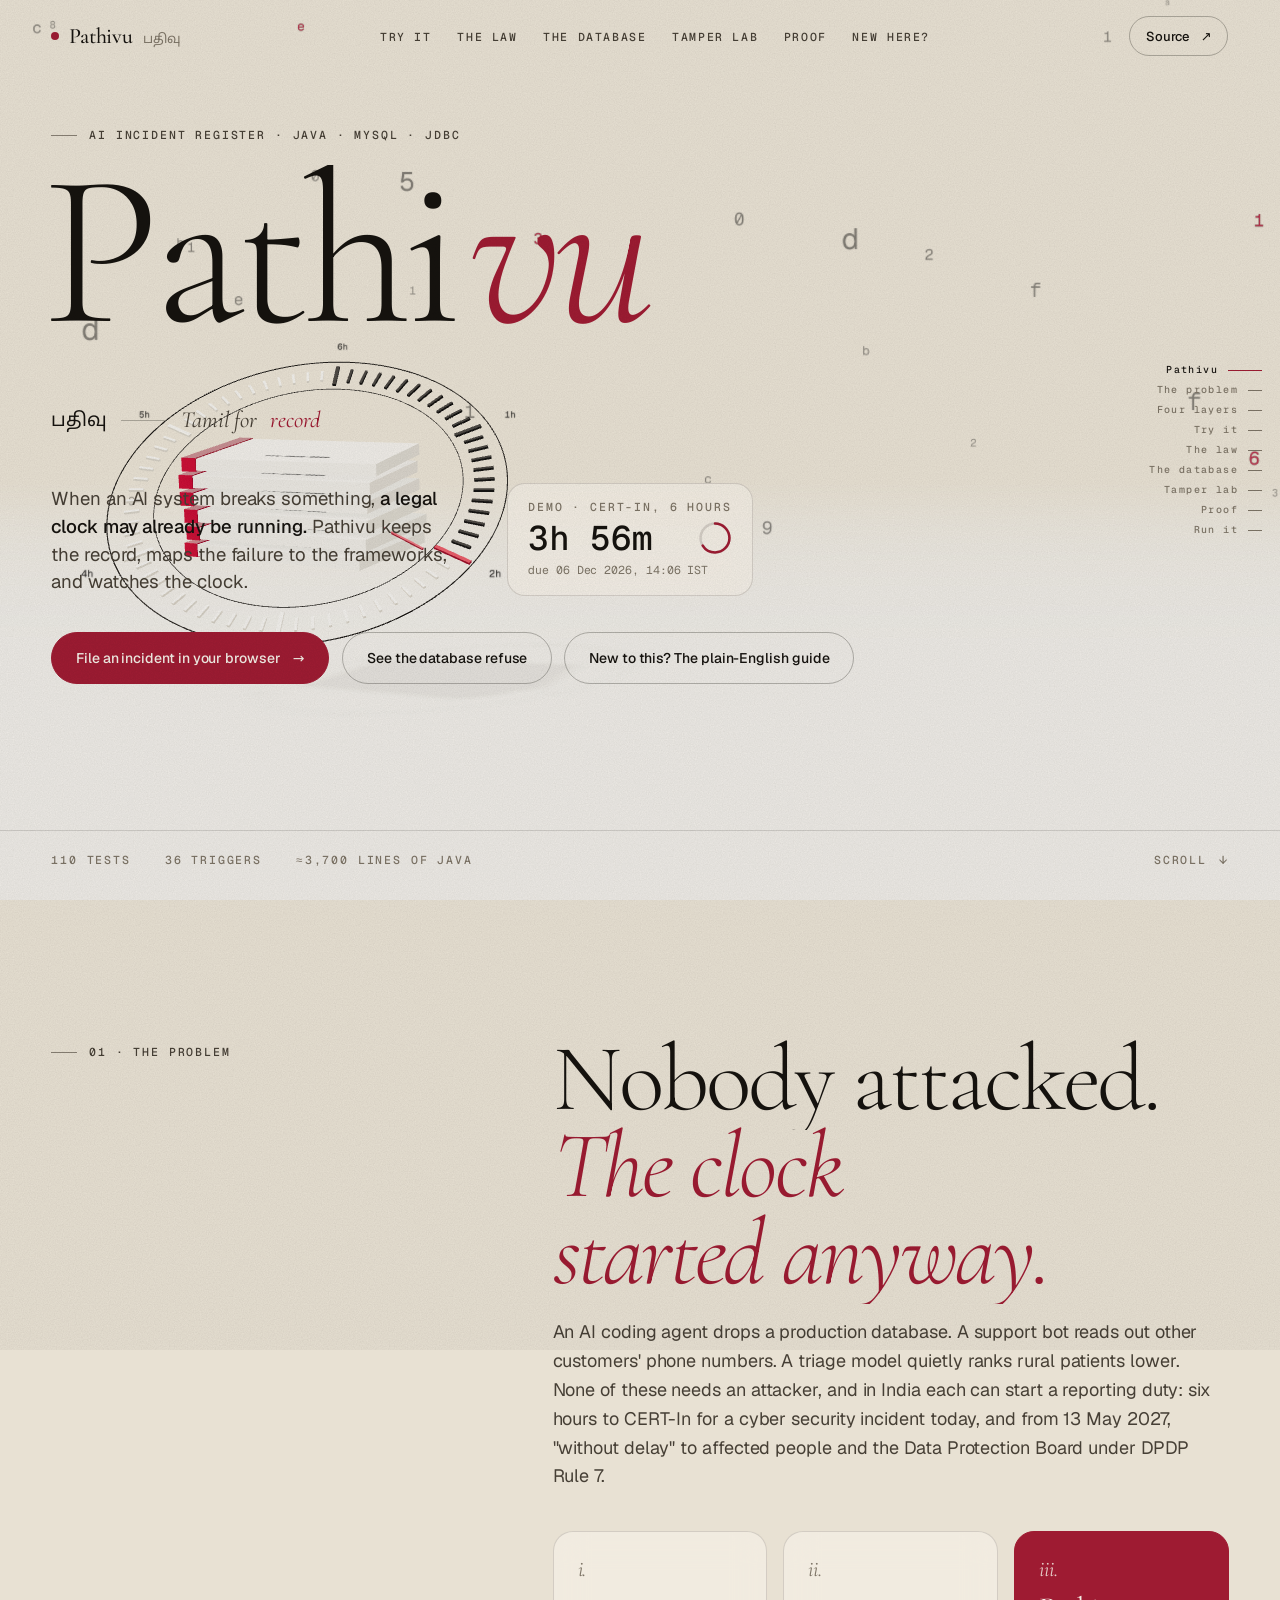
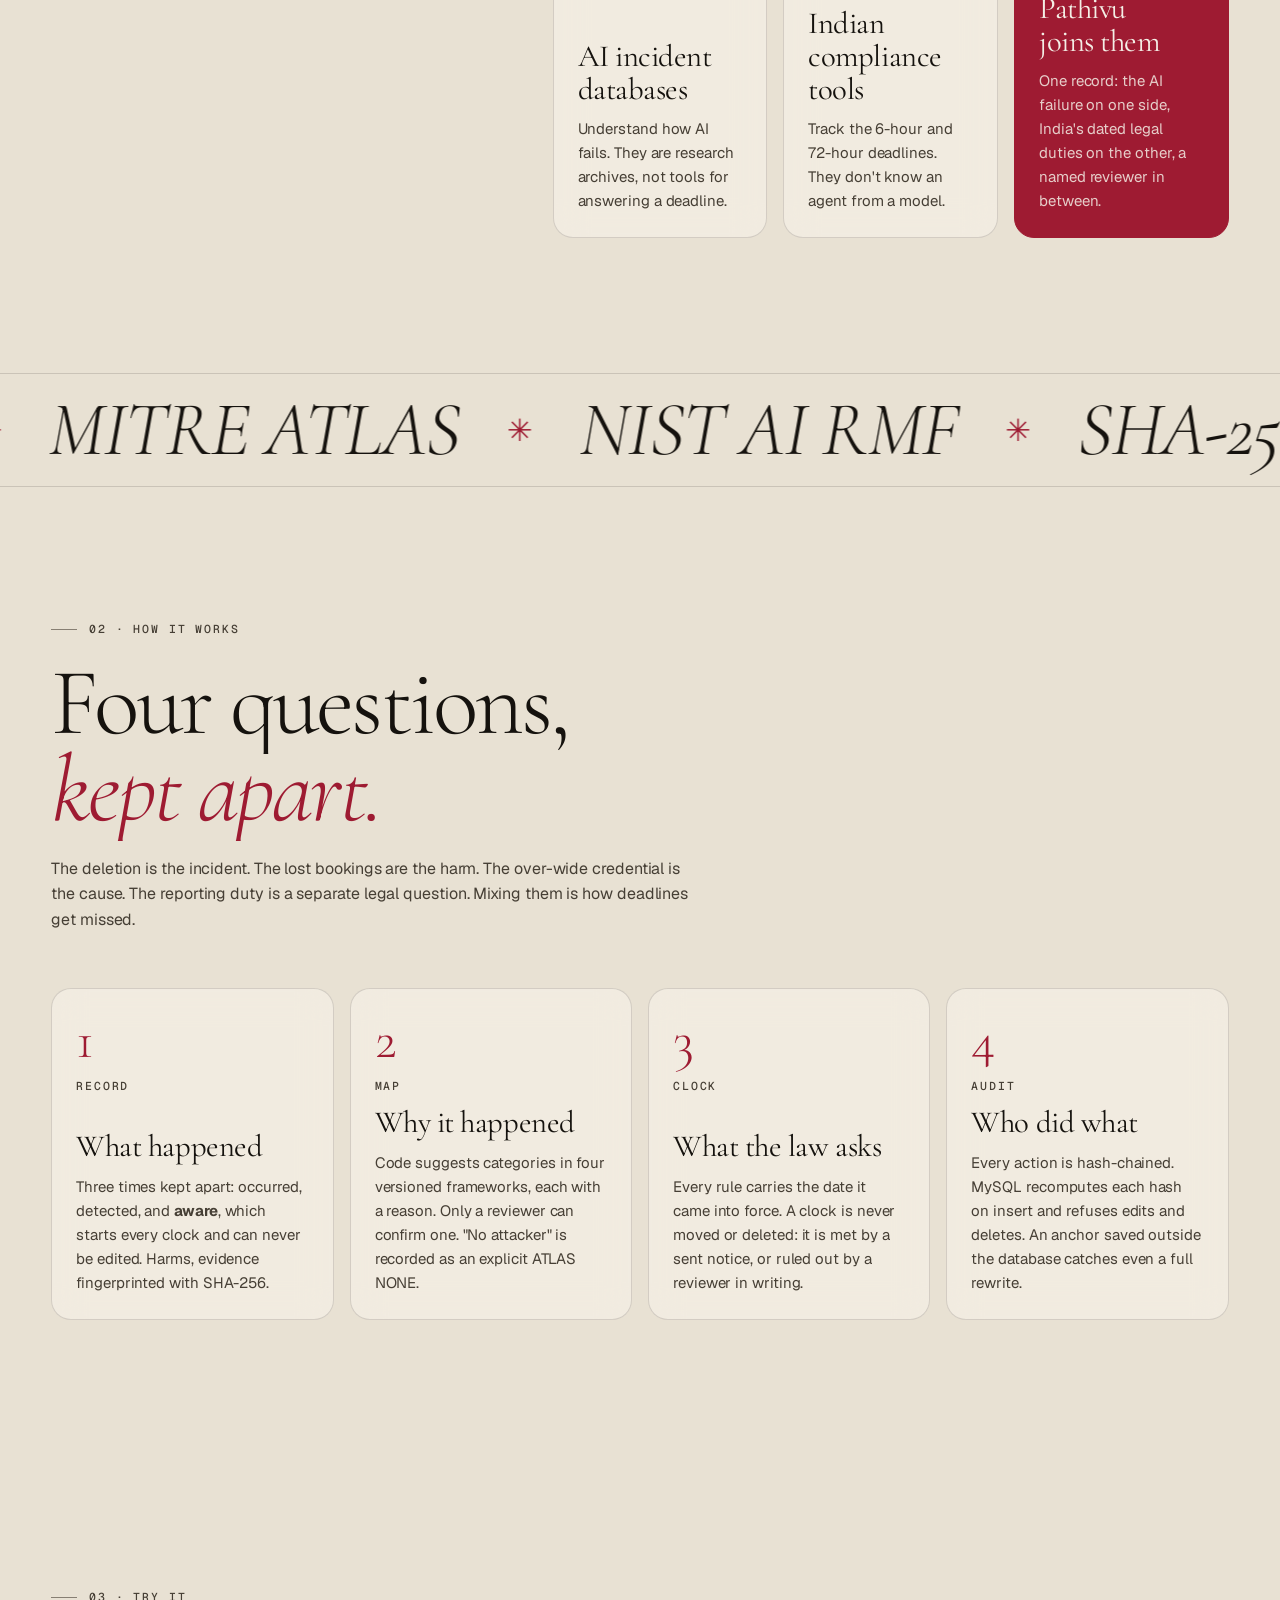
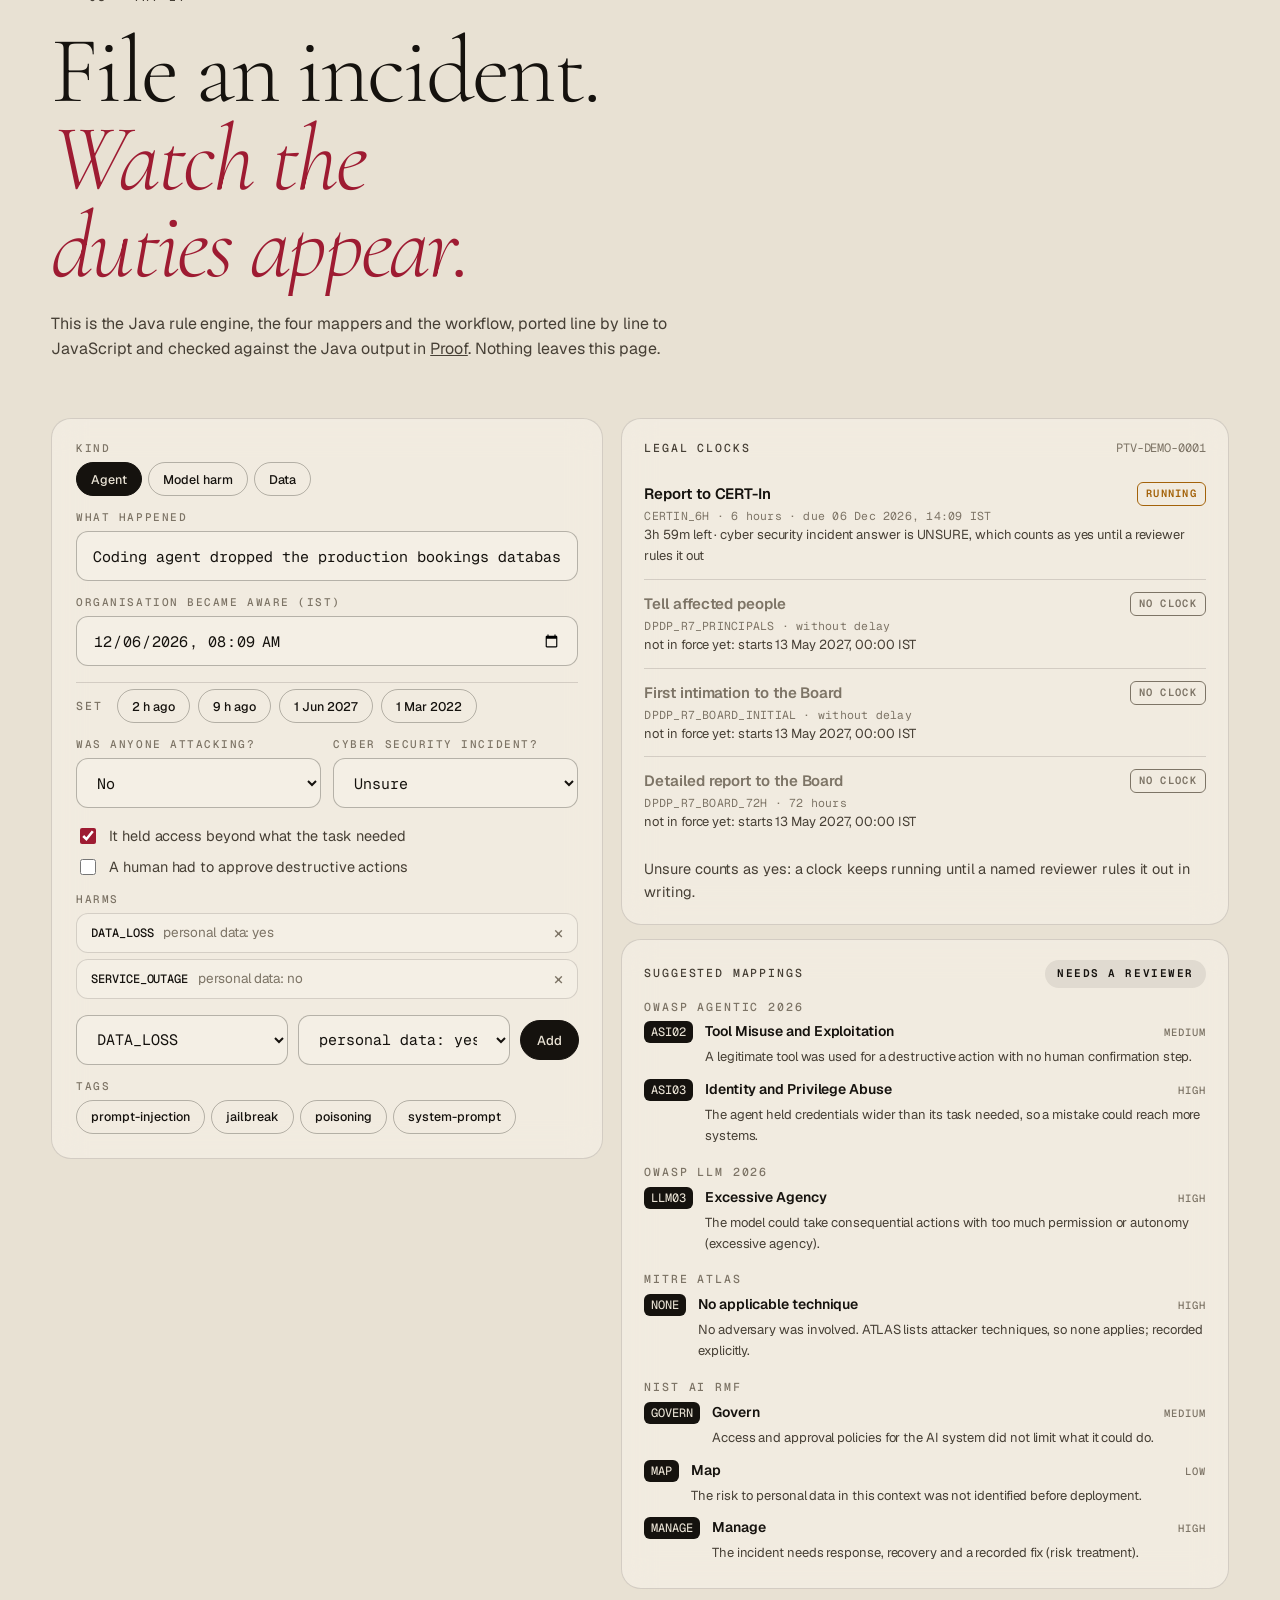
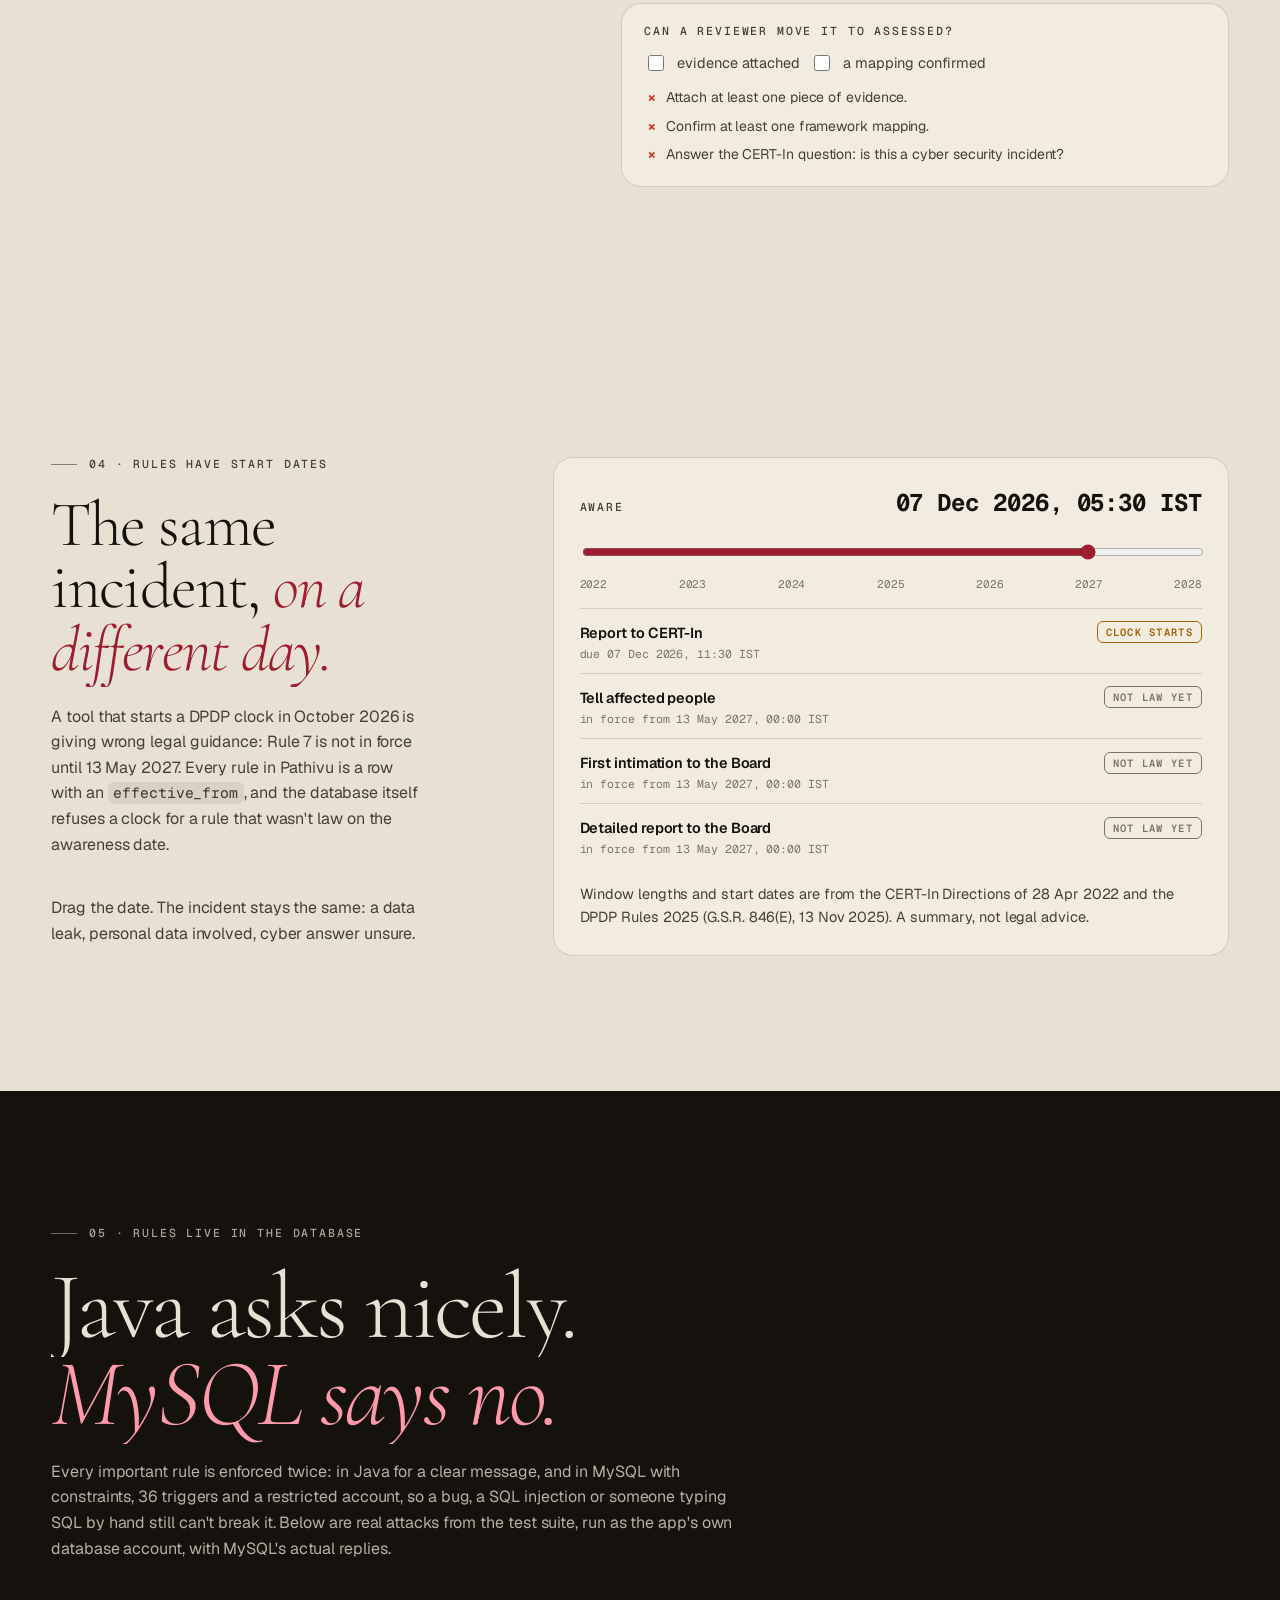
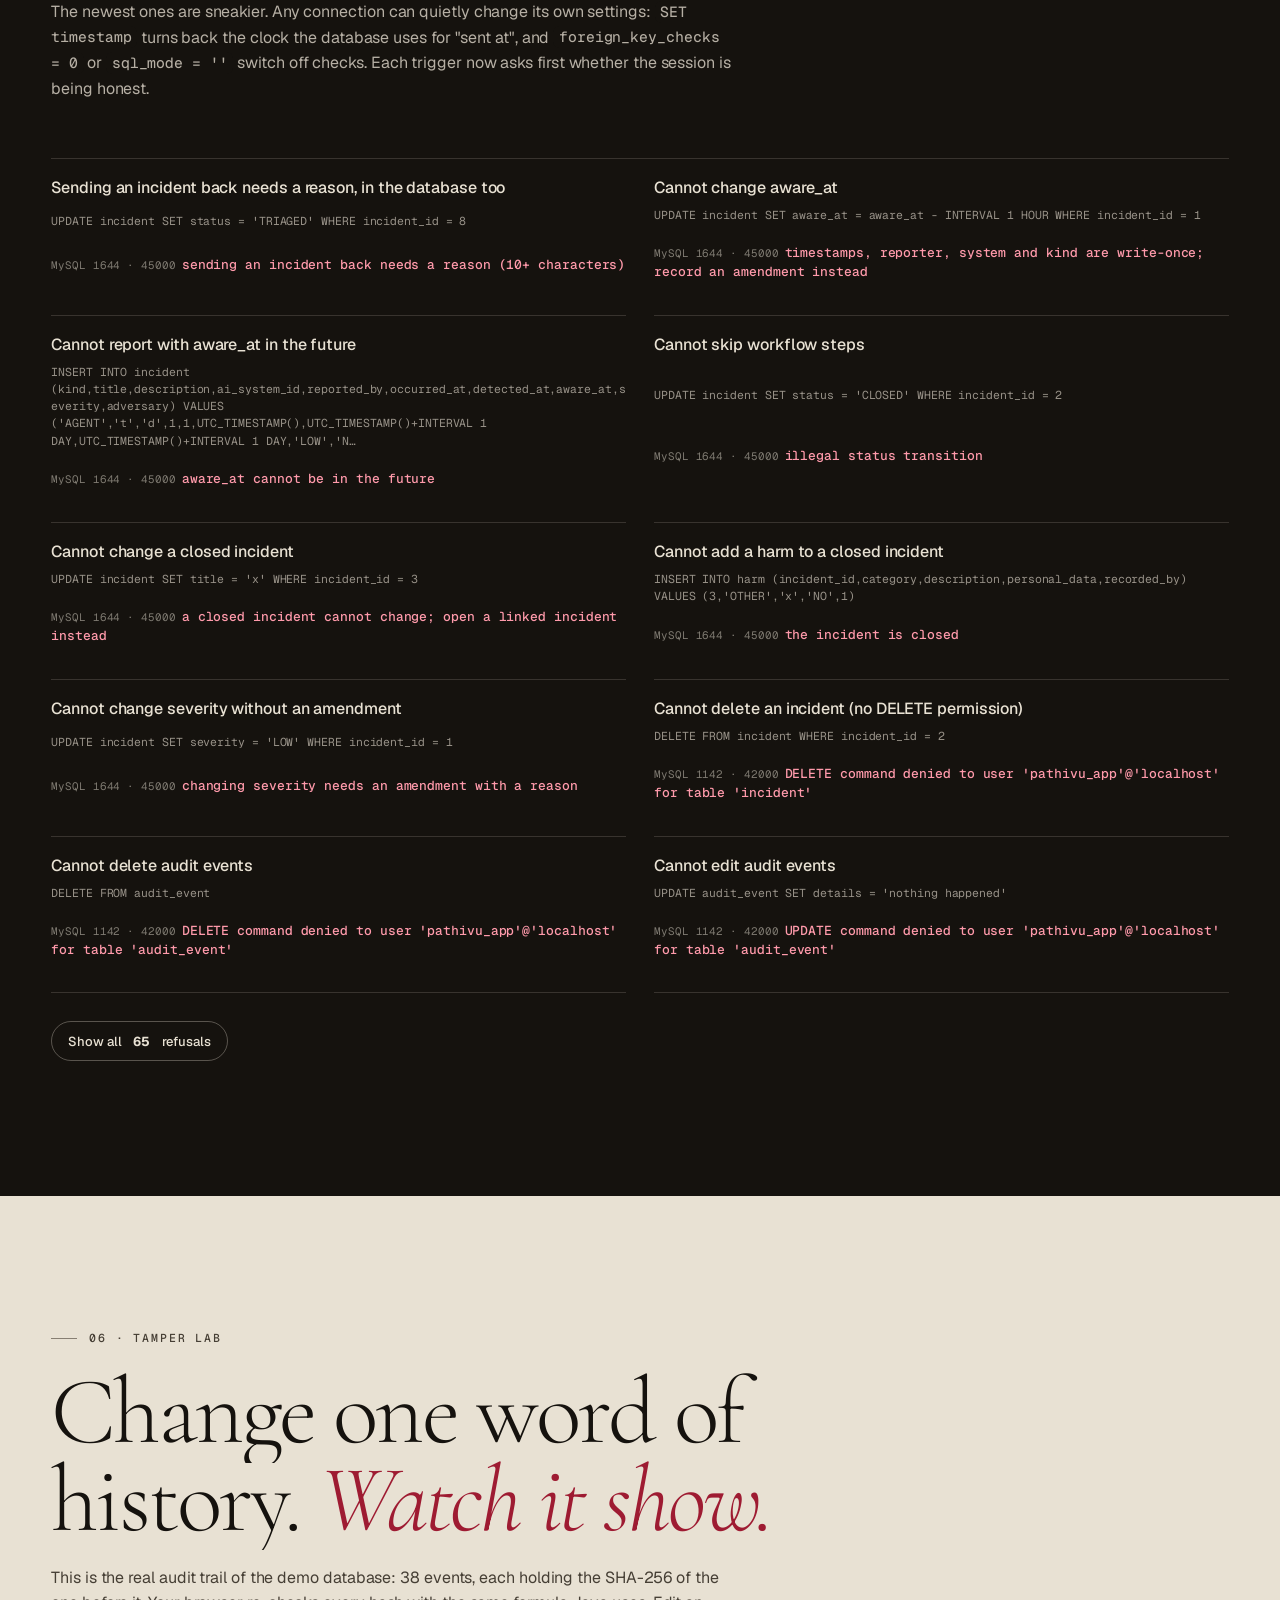
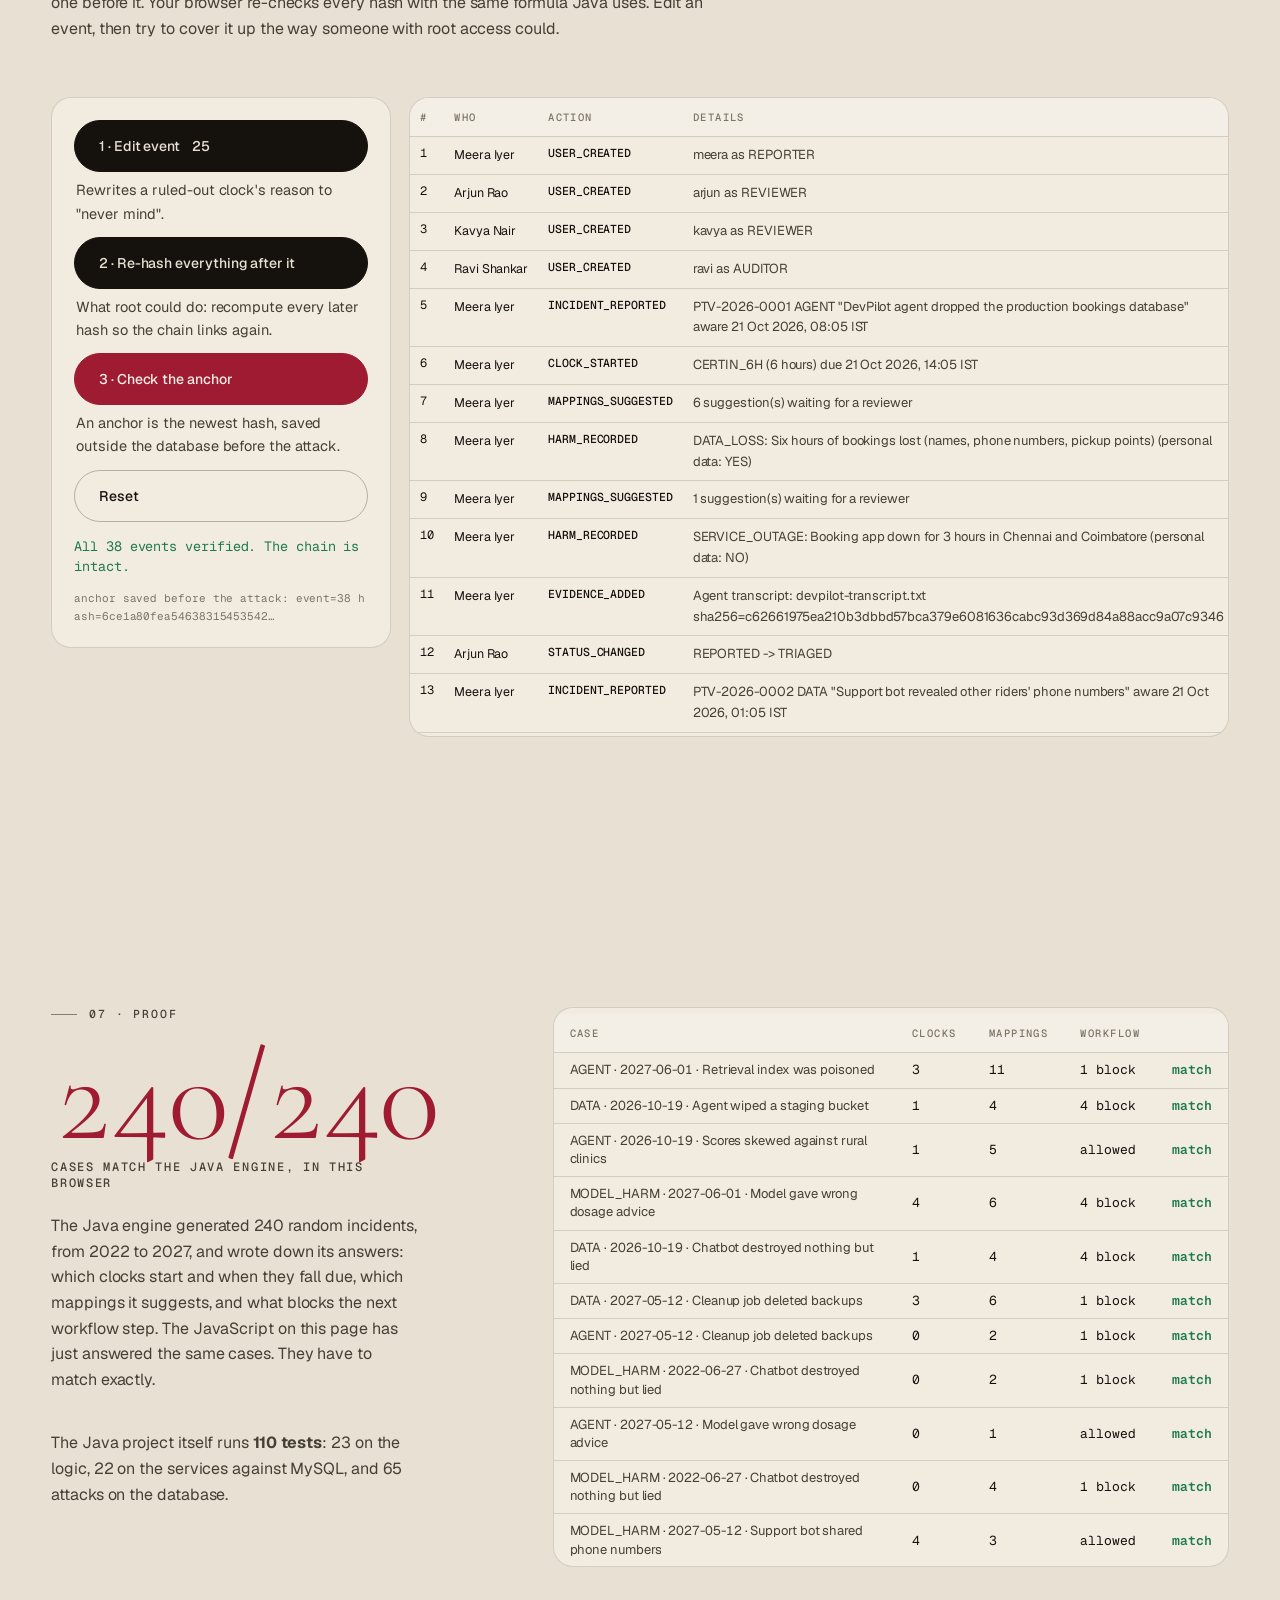
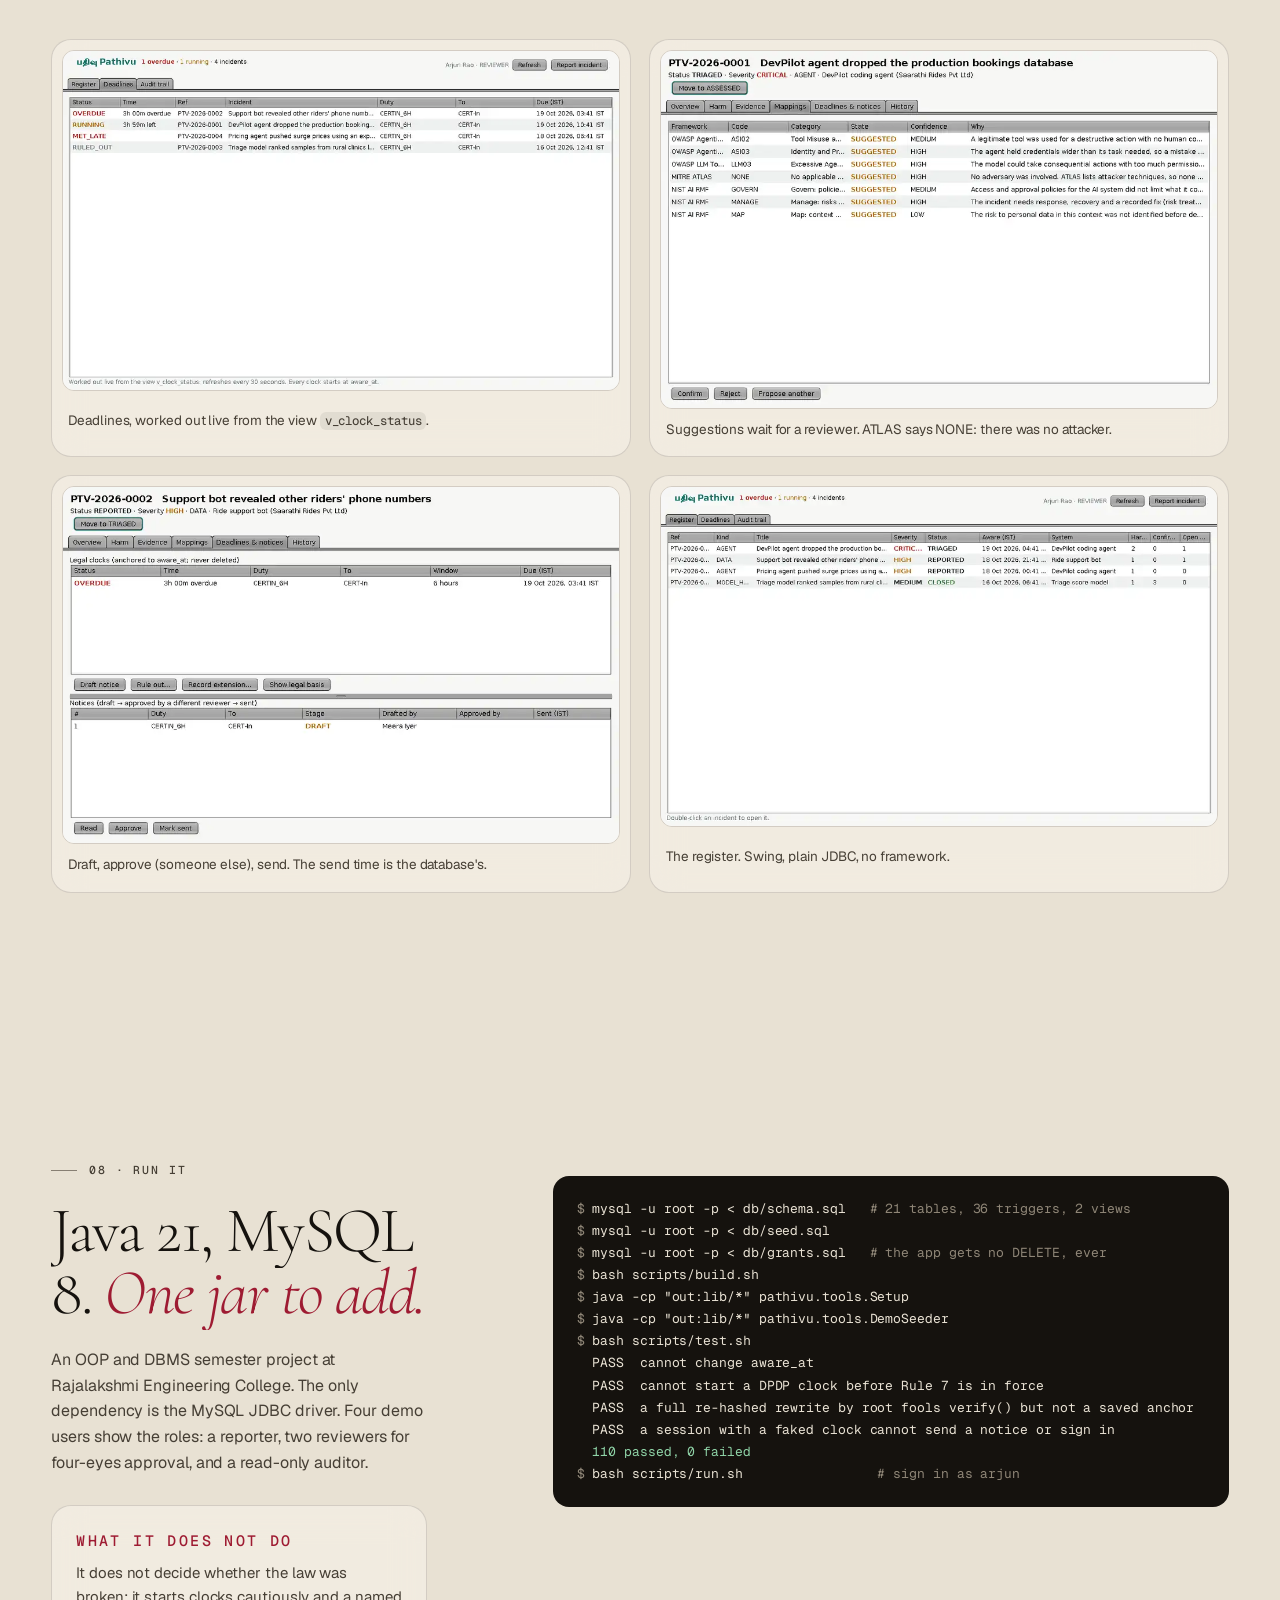
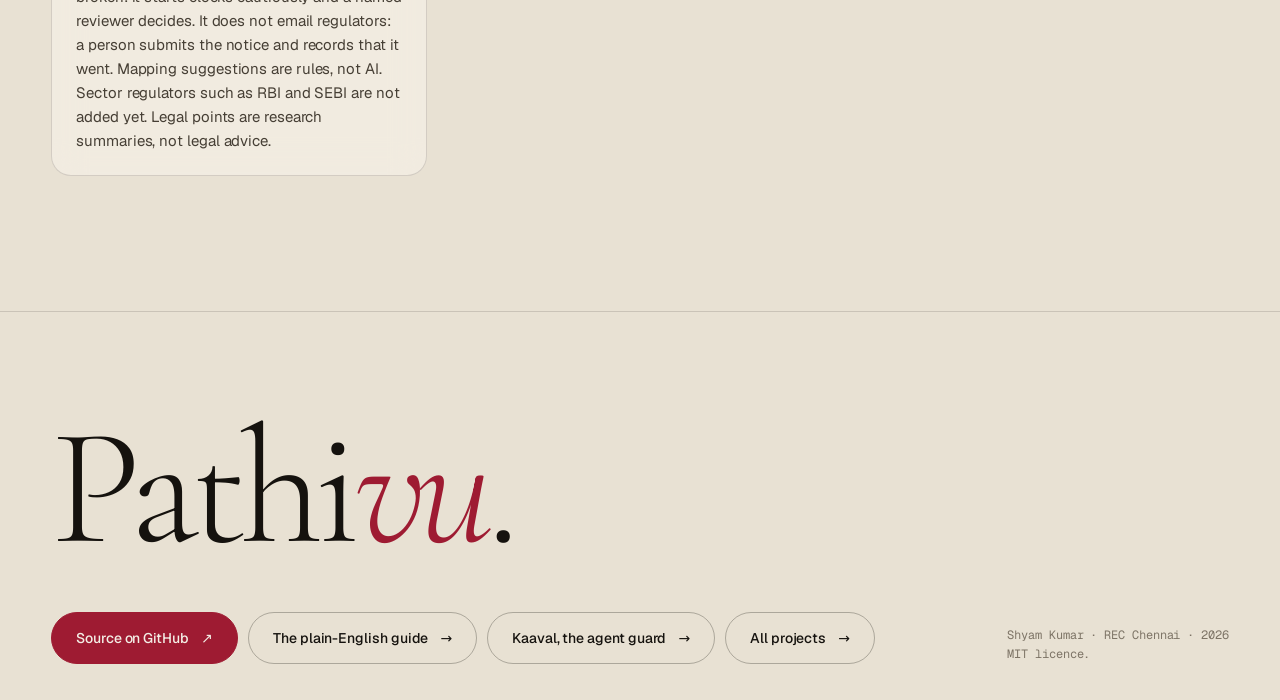
==== commit b661ceaf: "New loader: the register opens up, centred, with a progress bar; tidy footers" ====
--- a/docs/index.html
+++ b/docs/index.html
@@ -24,7 +24,7 @@
 <body>
 <div class="loader" aria-hidden="true">
   <div class="who"><span class="label bare">Pathivu · பதிவு</span><span class="label bare">Shyam Kumar</span></div>
-  <div class="n"><b>00</b><sup>%</sup></div>
+  <div class="mid"><div class="bar"><i></i></div><div class="meta"><span class="label bare">Loading</span><span class="label bare pct"><b>00</b>%</span></div></div>
 </div>
 <canvas id="world" aria-hidden="true"></canvas>
 <ol class="rail" aria-label="Chapters"></ol>
@@ -321,7 +321,7 @@
         <a class="btn ghost" href="https://shyamvasansathiskumar-ux.github.io/kaaval/">Kaaval, the agent guard <span class="arr">→</span></a>
         <a class="btn ghost" href="https://shyamvasansathiskumar-ux.github.io/">All projects <span class="arr">→</span></a>
       </div>
-      <small>Shyam Kumar · REC Chennai · 2026<br>Built with Claude as a pair programmer. MIT licence.</small>
+      <small>Shyam Kumar · REC Chennai · 2026<br>MIT licence.</small>
     </div>
   </div>
 </footer>
--- a/docs/base.css
+++ b/docs/base.css
@@ -132,12 +132,20 @@
 .pill.bad { background: var(--bad); color: #fff4ee; }
 .pill.ask { background: rgba(21, 18, 14, .08); color: var(--ink); }
 
-/* ---------- preloader ---------- */
-.loader { position: fixed; inset: 0; z-index: 100; background: var(--bg); display: grid; place-items: end start; padding: var(--gut); pointer-events: none; }
-.loader .n { font: 300 clamp(96px, 22vw, 340px)/.8 var(--serif); letter-spacing: -.05em; font-variant-numeric: tabular-nums; }
-.loader .n sup { font: 500 12px var(--mono); letter-spacing: .16em; vertical-align: top; margin-left: 10px; }
+/* ---------- preloader: the model, small and centred, with a bar ---------- */
+.loader { position: fixed; inset: 0; z-index: 100; background: var(--bg); pointer-events: none; transition: background-color .6s ease; }
+.loader.model { background-color: transparent; }            /* the 3D canvas behind now shows the model */
 .loader .who { position: absolute; top: var(--gut); left: var(--gut); right: var(--gut); display: flex; justify-content: space-between; }
+.loader .mid { position: absolute; left: 50%; top: 50%; width: min(240px, 60vw); transform: translate(-50%, 21vmin); display: grid; gap: 12px; }
+.loader .bar { height: 2px; background: color-mix(in srgb, var(--ink) 14%, transparent); overflow: hidden; border-radius: 2px; }
+.loader .bar i { display: block; height: 100%; background: var(--ink); transform: scaleX(0); transform-origin: left center; will-change: transform; }
+.loader .meta { display: flex; justify-content: space-between; align-items: baseline; }
+.loader .pct { font-variant-numeric: tabular-nums; }
+.loader:not(.model) .mid::before { content: ""; position: absolute; left: 50%; bottom: calc(100% + 13vmin); width: 10px; height: 10px; margin-left: -5px; border-radius: 50%; background: var(--ink); opacity: .5; animation: ldot 1.1s ease-in-out infinite; }
+@keyframes ldot { 50% { transform: scale(.4); opacity: .15; } }
+html.is-loading .nav, html.is-loading main, html.is-loading .rail, html.is-loading footer { visibility: hidden; }
 html:not(.js) .loader { display: none; }
+@media (prefers-reduced-motion: reduce) { .loader { display: none; } }
 
 /* ---------- side rail ---------- */
 .rail { position: fixed; right: 18px; top: 50%; transform: translateY(-50%); z-index: 30; display: flex; flex-direction: column; gap: 10px; list-style: none; margin: 0; padding: 0; }
